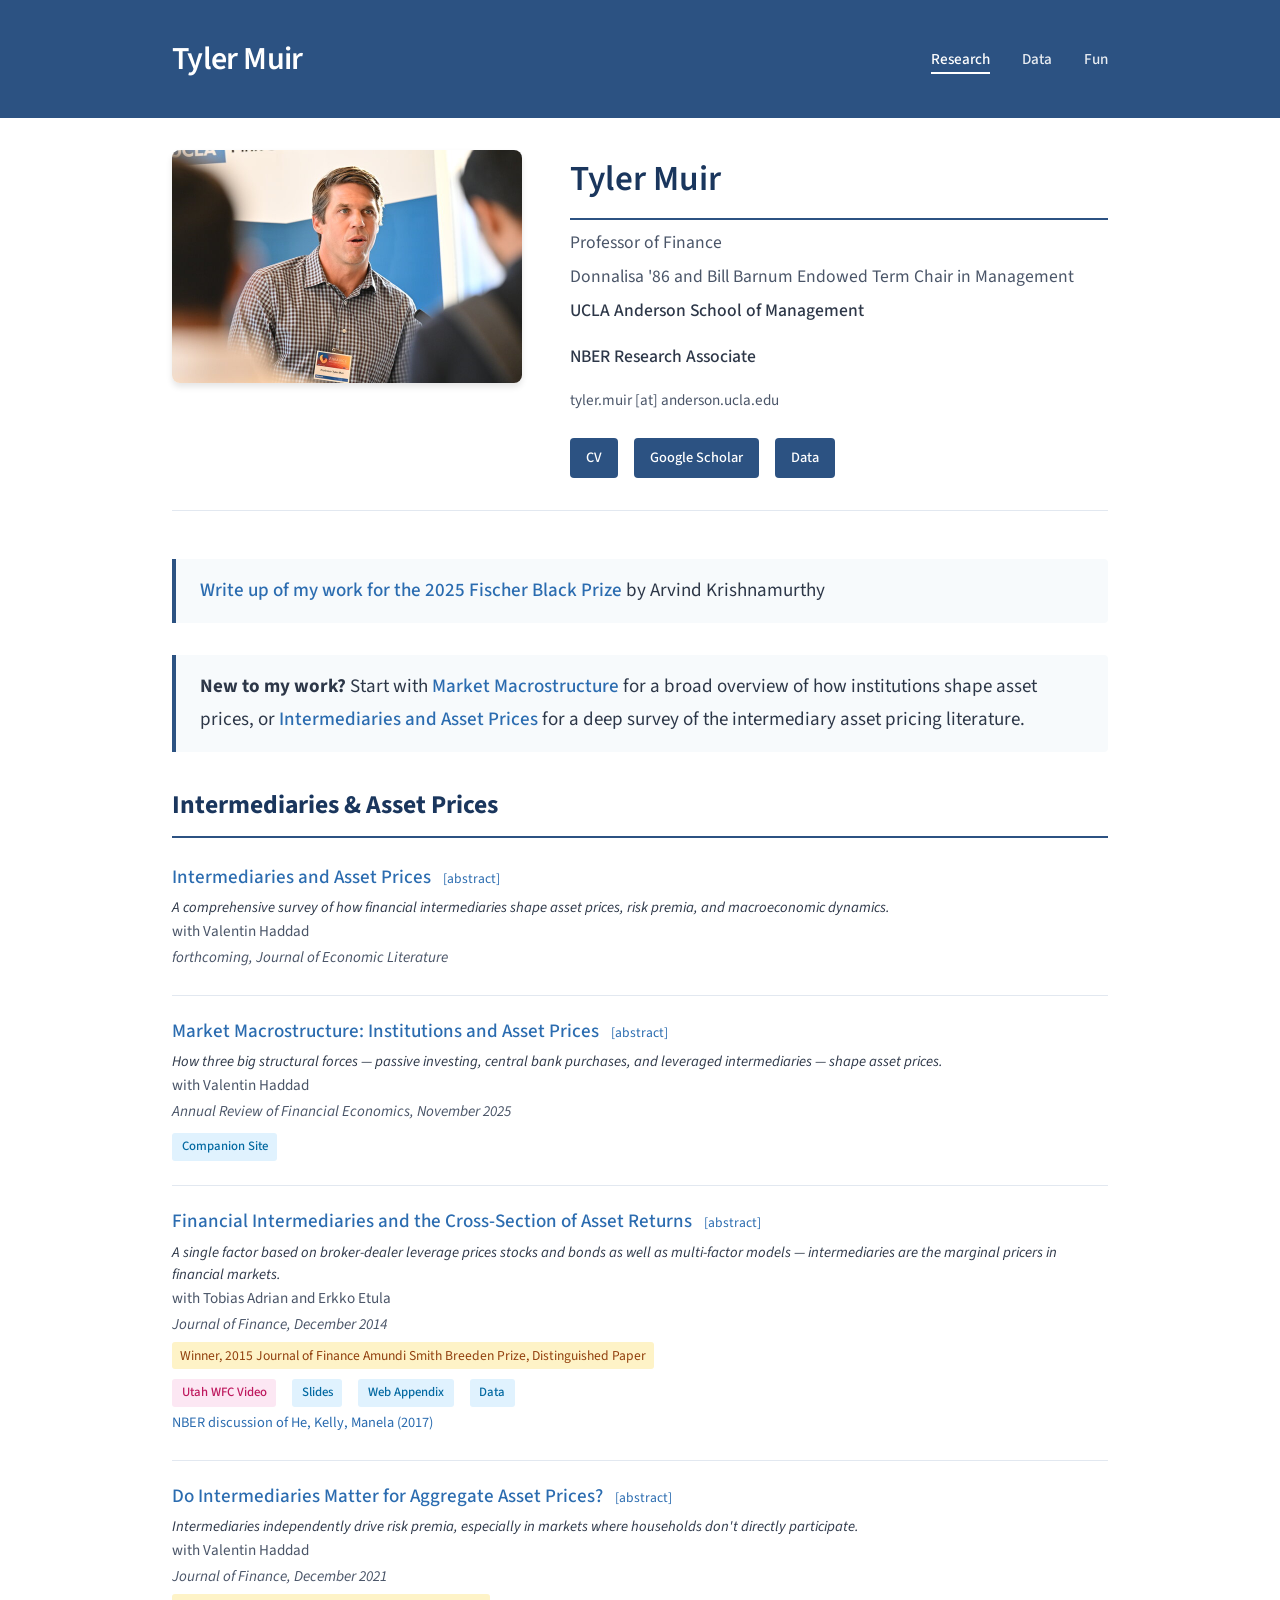
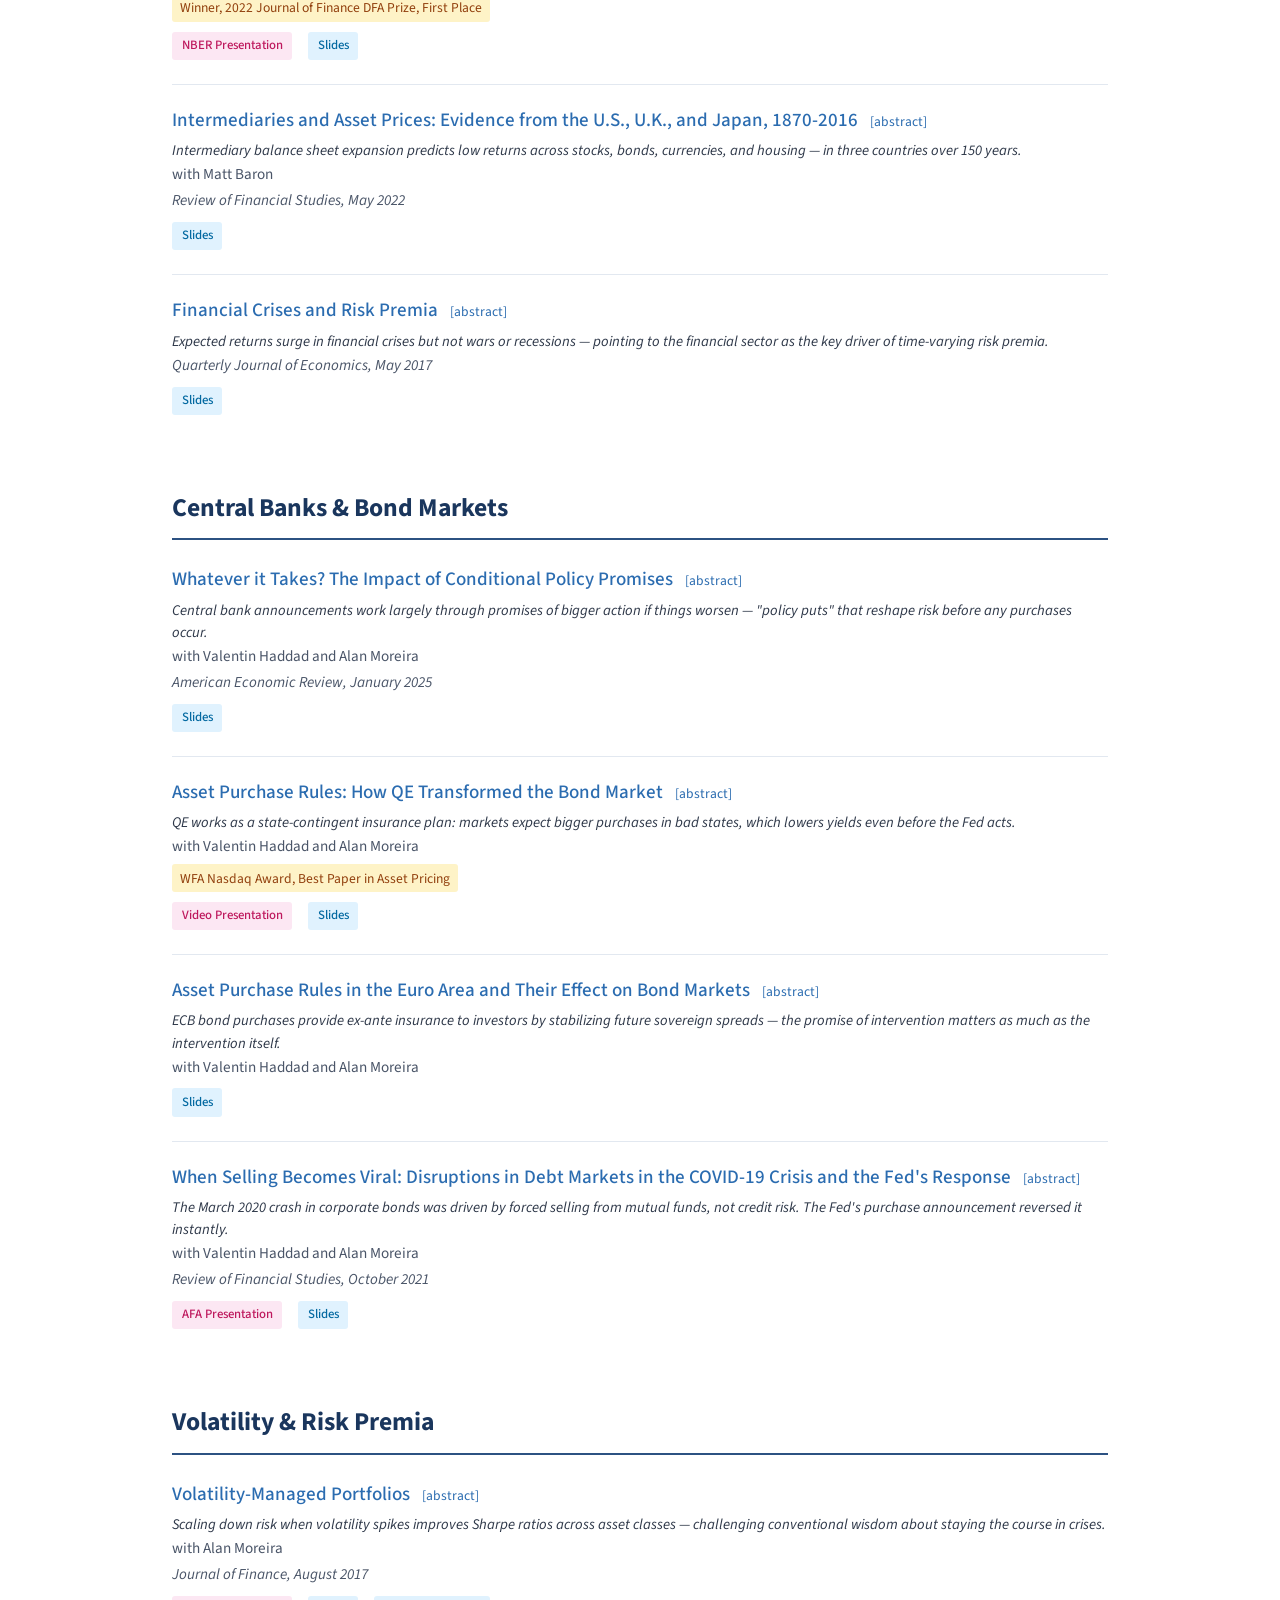
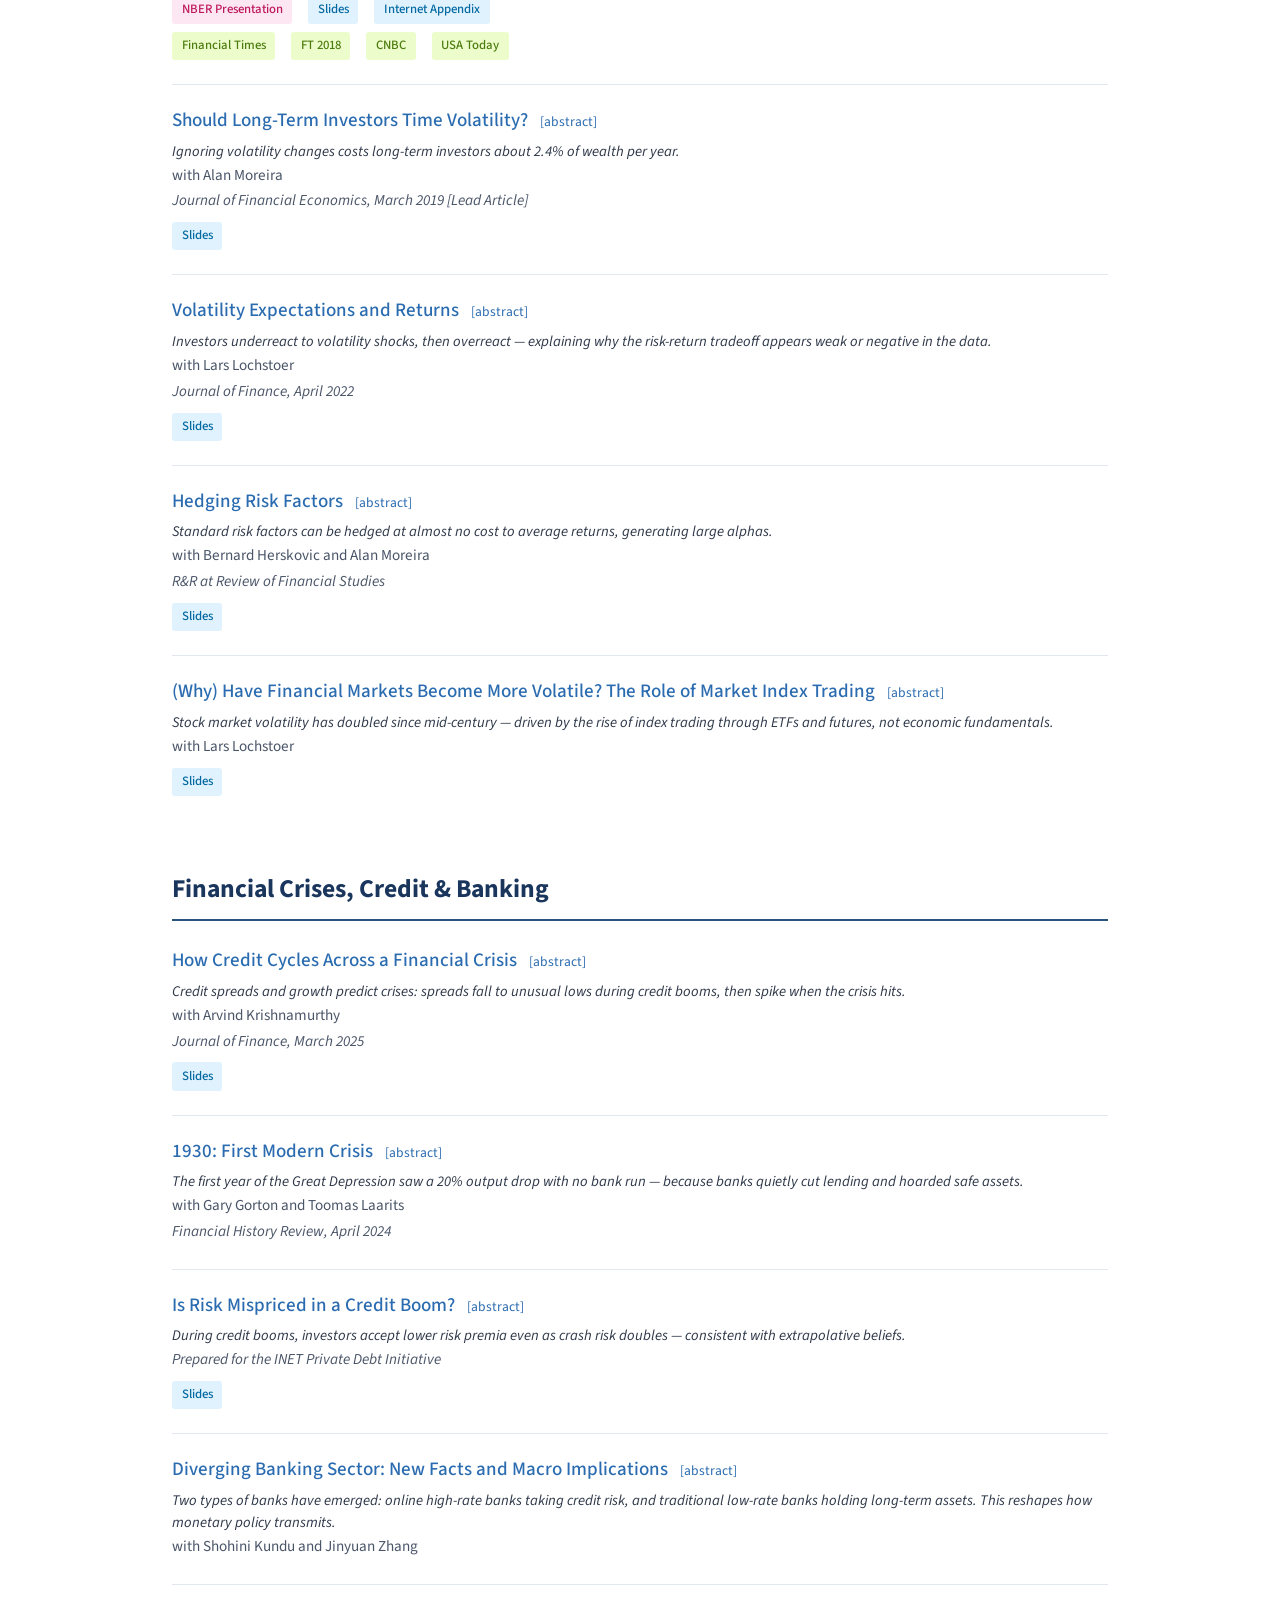
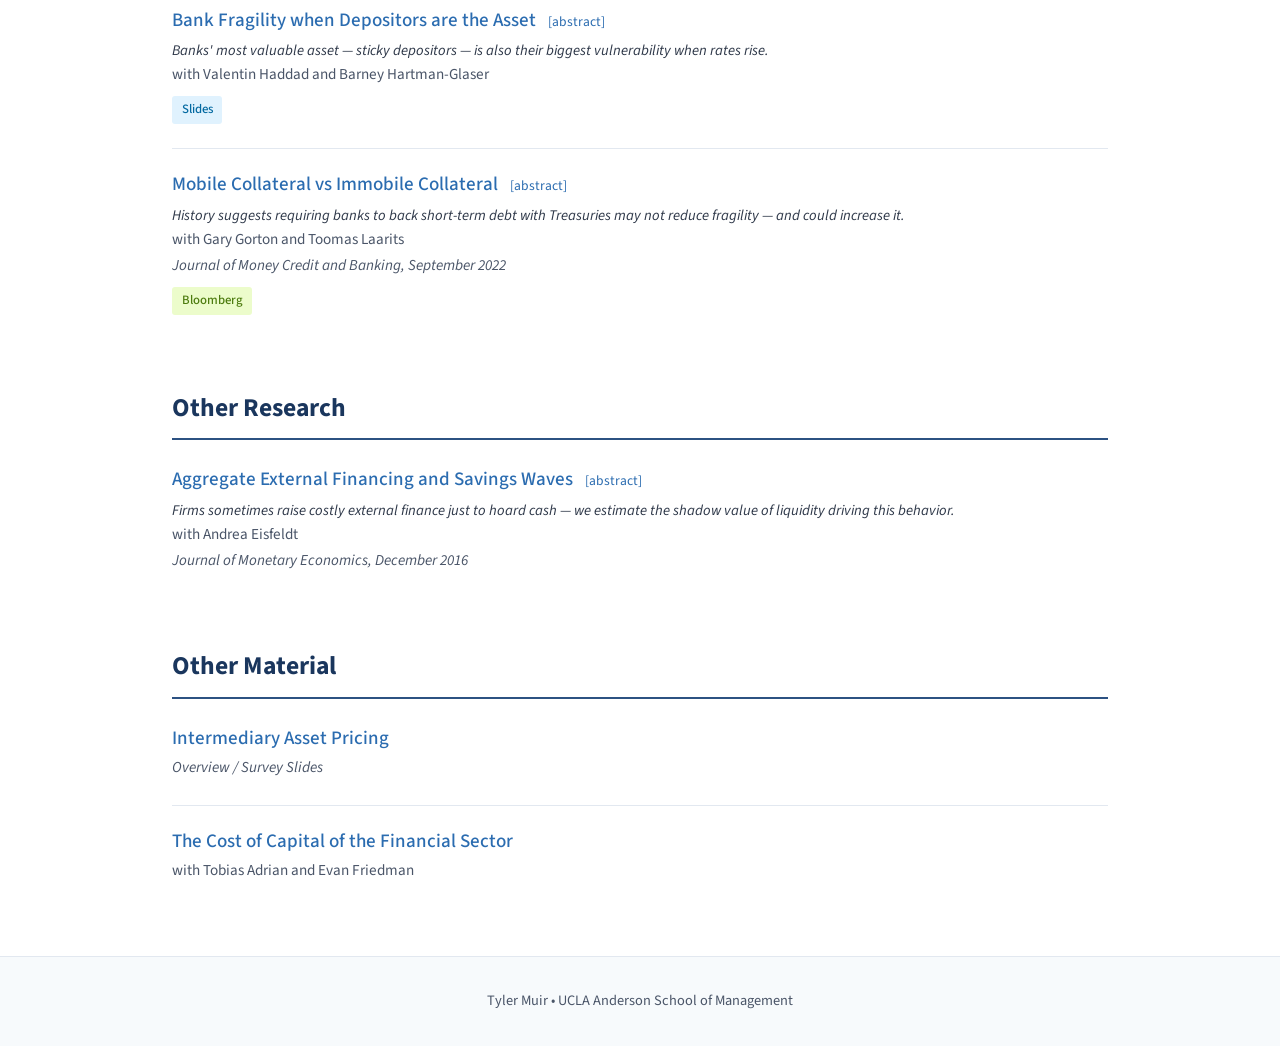
==== index.html @ 68d0b41b "Remove marketmacrostructure.com sentence from intro box The link already exists as a Companion Site " ====
<!DOCTYPE html>
<html lang="en">
<head>
    <meta charset="UTF-8">
    <meta name="viewport" content="width=device-width, initial-scale=1.0">
    <meta name="description" content="Tyler Muir - Professor of Finance at UCLA Anderson, NBER Research Associate. Research on financial intermediaries, asset pricing, and financial crises.">
    <title>Tyler Muir - UCLA Anderson</title>
    <link rel="preconnect" href="https://fonts.googleapis.com">
    <link rel="preconnect" href="https://fonts.gstatic.com" crossorigin>
    <link href="https://fonts.googleapis.com/css2?family=Source+Sans+Pro:wght@400;500;600;700&display=swap" rel="stylesheet">
    <link rel="stylesheet" href="css/style.css">
    <link rel="icon" href="favicon.ico" type="image/x-icon">
</head>
<body>
    <a href="#main-content" class="skip-link">Skip to content</a>
    <header>
        <div class="container">
            <h1><a href="index.html">Tyler Muir</a></h1>
            <button class="menu-toggle" aria-label="Toggle navigation menu">&#9776;</button>
            <nav>
                <ul>
                    <li><a href="index.html" class="active">Research</a></li>
                    <li><a href="data.html">Data</a></li>
                    <li><a href="fun.html">Fun</a></li>
                </ul>
            </nav>
        </div>
    </header>

    <main class="container" id="main-content">
        <section class="profile">
            <img src="images/profile.jpg" alt="Tyler Muir" class="profile-image">
            <div class="profile-info">
                <h2>Tyler Muir</h2>
                <p class="title">Professor of Finance</p>
                <p class="title">Donnalisa '86 and Bill Barnum Endowed Term Chair in Management</p>
                <p class="affiliation">UCLA Anderson School of Management</p>
                <p class="affiliation">NBER Research Associate</p>
                <p class="email">tyler.muir [at] anderson.ucla.edu</p>
                <div class="profile-links">
                    <a href="https://www.dropbox.com/scl/fi/u626nkier4eon4ksr64s6/Muir_Tyler_CV.pdf?rlkey=u4kqhc3w4d6hwjnec8a3az12f&dl=0" target="_blank">CV</a>
                    <a href="https://scholar.google.com/citations?user=9oQ5exAAAAAJ&hl=en&oi=ao" target="_blank">Google Scholar</a>
                    <a href="data.html">Data</a>
                </div>
            </div>
        </section>

        <div class="award-highlight">
            <a href="https://www.dropbox.com/scl/fi/pzpyx1vr49wryulikoaf3/tylerfisherblack.pdf?rlkey=ss5ccy4nwq8l3ern2wmzelmsj&dl=0" target="_blank">Write up of my work for the 2025 Fischer Black Prize</a> by Arvind Krishnamurthy
        </div>

        <div class="award-highlight">
            <strong>New to my work?</strong> Start with <a href="https://www.dropbox.com/scl/fi/yaw81nklyqnd0k371osw4/HM_published.pdf?rlkey=oed2yhhhpish7x86secc4q1vz&dl=0" target="_blank">Market Macrostructure</a> for a broad overview of how institutions shape asset prices, or <a href="https://www.dropbox.com/scl/fi/thdpyldmup1yul03rmkh8/HaddadMuir_IntermediariesAssetPrices.pdf?rlkey=yvy7vjkwcc7hmh63wtqbi2k9l&dl=0" target="_blank">Intermediaries and Asset Prices</a> for a deep survey of the intermediary asset pricing literature.        </div>

        <!-- ==================== INTERMEDIARIES & ASSET PRICES ==================== -->
        <section id="intermediaries">
            <h2>Intermediaries &amp; Asset Prices</h2>
            <ul class="paper-list">
                <li class="paper-item">
                    <a href="https://www.dropbox.com/scl/fi/thdpyldmup1yul03rmkh8/HaddadMuir_IntermediariesAssetPrices.pdf?rlkey=yvy7vjkwcc7hmh63wtqbi2k9l&dl=0" class="paper-title" target="_blank">Intermediaries and Asset Prices</a>
                    <button class="abstract-toggle" aria-expanded="false">[abstract]</button>
                    <div class="tagline">A comprehensive survey of how financial intermediaries shape asset prices, risk premia, and macroeconomic dynamics.</div>
                    <div class="coauthors">with <a href="http://www.anderson.ucla.edu/faculty-and-research/finance/faculty/haddad">Valentin Haddad</a></div>
                    <div class="publication">forthcoming, Journal of Economic Literature</div>
                    <div class="abstract">Intermediary asset pricing posits that financial institutions are important players in financial markets, and that their decisions shape asset prices beyond simply reflecting the preferences of the average household in the economy. We explain how this approach helps make sense of empirical patterns in the data: the excess volatility of asset prices, differences in price movements across asset classes, the cross section of expected returns within asset classes, and specific arbitrages and price dislocations. We also review how this view of price fluctuations has important implications for macroeconomic dynamics, international economics, and policy, with particular focus on the role of financial regulation and monetary policy.</div>
                </li>
                <li class="paper-item">
                    <a href="https://www.dropbox.com/scl/fi/yaw81nklyqnd0k371osw4/HM_published.pdf?rlkey=oed2yhhhpish7x86secc4q1vz&dl=0" class="paper-title" target="_blank">Market Macrostructure: Institutions and Asset Prices</a>
                    <button class="abstract-toggle" aria-expanded="false">[abstract]</button>
                    <div class="tagline">How three big structural forces — passive investing, central bank purchases, and leveraged intermediaries — shape asset prices.</div>
                    <div class="coauthors">with <a href="http://www.anderson.ucla.edu/faculty-and-research/finance/faculty/haddad">Valentin Haddad</a></div>
                    <div class="publication">Annual Review of Financial Economics, November 2025</div>
                    <div class="media-links">
                        <a href="https://marketmacrostructure.com" target="_blank" class="media-badge">Companion Site</a>
                    </div>
                    <div class="abstract">Market macrostructure studies the broad organization of financial markets into key players and institutional features and how this organization affects the level and dynamics of asset prices. We present a simple model to discuss when, why, and how market macrostructure matters for asset prices, then review work on three specific examples: the rise of passive investing in the stock market, the increased role of central banks in bond markets through asset purchase programs, and the role of levered financial intermediaries in financial markets.</div>
                </li>
                <li class="paper-item">
                    <a href="https://www.dropbox.com/s/16j1hos5gjo5o08/AdrianEtulaMuirJF2014.pdf?dl=0" class="paper-title" target="_blank">Financial Intermediaries and the Cross-Section of Asset Returns</a>
                    <button class="abstract-toggle" aria-expanded="false">[abstract]</button>
                    <div class="tagline">A single factor based on broker-dealer leverage prices stocks and bonds as well as multi-factor models — intermediaries are the marginal pricers in financial markets.</div>
                    <div class="coauthors">with <a href="http://sites.google.com/site/tobiasadrian/home">Tobias Adrian</a> and <a href="http://www.erkkoetula.com/">Erkko Etula</a></div>
                    <div class="publication">Journal of Finance, December 2014</div>
                    <div class="award">Winner, 2015 Journal of Finance Amundi Smith Breeden Prize, Distinguished Paper</div>
                    <div class="media-links">
                        <a href="http://submit.utahwfc.org/2013_webcast/uwfc_2013_video_15.html" target="_blank" class="media-badge video">Utah WFC Video</a>
                        <a href="https://www.dropbox.com/s/nrsowpixnpzwewh/BDLevSlidesUtah.pdf?dl=0" target="_blank" class="media-badge">Slides</a>
                        <a href="https://www.dropbox.com/s/1s9zddzyzbzr4ig/jofi12189Appdenix.pdf?dl=0" target="_blank" class="media-badge">Web Appendix</a>
                        <a href="data.html" class="media-badge">Data</a>
                    </div>
                    <div class="extra-links">
                        <a href="https://www.dropbox.com/s/tekgckozppbk9ja/NBER%20Discussion%20Muir.pdf?dl=0" target="_blank">NBER discussion of He, Kelly, Manela (2017)</a>
                    </div>
                    <div class="abstract">Financial intermediaries trade frequently in many markets using sophisticated models. Their marginal value of wealth should therefore provide a more informative stochastic discount factor (SDF) than that of a representative consumer. Guided by theory, we use shocks to the leverage of securities broker-dealers to construct an intermediary SDF. Our single-factor model prices size, book-to-market, momentum, and bond portfolios with an R-squared of 77% and an average annual pricing error of 1% -- performing as well as standard multifactor benchmarks designed to price these assets.</div>
                </li>
                <li class="paper-item">
                    <a href="https://www.dropbox.com/s/tfh09k9kg3fq4sa/dointermediariesmatter.pdf?dl=0" class="paper-title" target="_blank">Do Intermediaries Matter for Aggregate Asset Prices?</a>
                    <button class="abstract-toggle" aria-expanded="false">[abstract]</button>
                    <div class="tagline">Intermediaries independently drive risk premia, especially in markets where households don't directly participate.</div>
                    <div class="coauthors">with <a href="http://www.anderson.ucla.edu/faculty-and-research/finance/faculty/haddad">Valentin Haddad</a></div>
                    <div class="publication">Journal of Finance, December 2021</div>
                    <div class="award">Winner, 2022 Journal of Finance DFA Prize, First Place</div>
                    <div class="media-links">
                        <a href="https://www.youtube.com/watch?v=r5t5TFt0ybI" target="_blank" class="media-badge video">NBER Presentation</a>
                        <a href="slides/DoIntermediariesMatter_slides.pdf" target="_blank" class="media-badge">Slides</a>
                    </div>
                    <div class="abstract">Poor financial health of intermediaries coincides with low asset prices and high risk premiums. Is this because intermediaries matter for asset prices, or simply because their health correlates with economy-wide risk aversion? In the first case, return predictability should be more pronounced for asset classes in which households are less active. We provide evidence supporting this prediction, suggesting that a quantitatively sizable fraction of risk premium variation in several large asset classes such as credit or MBS is due to intermediaries.</div>
                </li>
                <li class="paper-item">
                    <a href="https://papers.ssrn.com/sol3/papers.cfm?abstract_id=3116417" class="paper-title" target="_blank">Intermediaries and Asset Prices: Evidence from the U.S., U.K., and Japan, 1870-2016</a>
                    <button class="abstract-toggle" aria-expanded="false">[abstract]</button>
                    <div class="tagline">Intermediary balance sheet expansion predicts low returns across stocks, bonds, currencies, and housing — in three countries over 150 years.</div>
                    <div class="coauthors">with <a href="https://www.johnson.cornell.edu/faculty-and-research/faculty/mdb327">Matt Baron</a></div>
                    <div class="publication">Review of Financial Studies, May 2022</div>
                    <div class="abstract">Balance sheet expansion of leveraged intermediaries negatively predicts returns of stocks, bonds, currencies, and housing. The predictability is stronger at shorter horizons, is robust to macroeconomic controls, and holds outside distress periods. Intermediaries in global financial centers predict international equity returns. A new data set on individual stock holdings of Japanese intermediaries since 1955 shows intermediaries affect returns of stocks directly held. Our results suggest a strong universal link between intermediaries and asset returns distinct from macroeconomic channels.</div>
                    <div class="media-links">
                        <a href="slides/Intermediaries_USUKJP_slides.pdf" target="_blank" class="media-badge slides">Slides</a>
                    </div>
                </li>
                <li class="paper-item">
                    <a href="https://www.dropbox.com/s/ik7i78d748fe32l/Muir_QJE_May2017.pdf?dl=0" class="paper-title" target="_blank">Financial Crises and Risk Premia</a>
                    <button class="abstract-toggle" aria-expanded="false">[abstract]</button>
                    <div class="tagline">Expected returns surge in financial crises but not wars or recessions — pointing to the financial sector as the key driver of time-varying risk premia.</div>
                    <div class="publication">Quarterly Journal of Economics, May 2017</div>
                    <div class="media-links">
                        <a href="slides/FinancialCrises_slides.pdf" target="_blank" class="media-badge">Slides</a>
                    </div>
                    <div class="abstract">I analyze the behavior of risk premia in financial crises, wars, and recessions in an international panel spanning over 140 years and 14 countries. Expected returns increase substantially in financial crises, but not in the other episodes. Asset prices decline in all episodes, but the decline in financial crises is substantially larger than the decline in fundamentals so that expected returns going forward are large. By disentangling financial crises from other bad macroeconomic times, the results suggest that financial crises are particularly important to understanding why risk premia vary, and theories where asset prices are related to the health of the financial sector appear particularly promising.</div>
                </li>
            </ul>
        </section>

        <!-- ==================== CENTRAL BANKS & BOND MARKETS ==================== -->
        <section id="central-banks">
            <h2>Central Banks &amp; Bond Markets</h2>
            <ul class="paper-list">
                <li class="paper-item">
                    <a href="https://www.dropbox.com/s/hcu2yudygm1avsk/WhateverItTakes.pdf?dl=0" class="paper-title" target="_blank">Whatever it Takes? The Impact of Conditional Policy Promises</a>
                    <button class="abstract-toggle" aria-expanded="false">[abstract]</button>
                    <div class="tagline">Central bank announcements work largely through promises of bigger action if things worsen — "policy puts" that reshape risk before any purchases occur.</div>
                    <div class="coauthors">with <a href="http://www.anderson.ucla.edu/faculty-and-research/finance/faculty/haddad">Valentin Haddad</a> and <a href="https://sites.google.com/view/alanmoreira/">Alan Moreira</a></div>
                    <div class="publication">American Economic Review, January 2025</div>
                    <div class="media-links">
                        <a href="slides/WhateverItTakes_slides.pdf" target="_blank" class="media-badge">Slides</a>
                    </div>
                    <div class="abstract">At the announcement of a new policy, agents form a view of state-contingent policy actions and impact. We develop a method to estimate this state-contingent perception and implement it for many asset-purchase interventions worldwide. Expectations of larger support in bad states -- "policy puts" -- explain a large fraction of the announcements' impact. For example, when the Fed introduced purchases of corporate bonds in March 2020, markets expected five times more price support had conditions worsened relative to the median scenario. Perceived promises of additional support in bad states alter asset prices, risk, and the response to future announcements.</div>
                </li>
                <li class="paper-item">
                    <a href="https://www.dropbox.com/scl/fi/v8dl87heoihd0q6nqnzs0/qe_rule_posted.pdf?rlkey=23uotbmngwgjaz0dqvb4rrpfh&dl=0" class="paper-title" target="_blank">Asset Purchase Rules: How QE Transformed the Bond Market</a>
                    <button class="abstract-toggle" aria-expanded="false">[abstract]</button>
                    <div class="tagline">QE works as a state-contingent insurance plan: markets expect bigger purchases in bad states, which lowers yields even before the Fed acts.</div>
                    <div class="coauthors">with <a href="http://www.anderson.ucla.edu/faculty-and-research/finance/faculty/haddad">Valentin Haddad</a> and <a href="https://sites.google.com/view/alanmoreira/">Alan Moreira</a></div>
                    <div class="award">WFA Nasdaq Award, Best Paper in Asset Pricing</div>
                    <div class="media-links">
                        <a href="https://www.youtube.com/watch?v=ny2YNou6twM" target="_blank" class="media-badge video">Video Presentation</a>
                        <a href="https://www.dropbox.com/scl/fi/4o9najz9vmb7i032aic84/HMM.pdf?rlkey=snfrvedlz1ydlt5fv3m7ut58a&dl=0" target="_blank" class="media-badge">Slides</a>
                    </div>
                    <div class="abstract">We argue that quantitative easing (QE) and tightening policies constitute a dynamic state-contingent plan instead of a succession of independent interventions. This view changes the main reason QE is effective by adding an insurance channel to the static effect of absorbing bond supply in a given period. QE purchases occur in bad economic states when the supply of government debt increases. Increasing long-term bond prices in bad economic states increases their safety, driving up their value and thus lowering ex-ante yields. We estimate that this insurance channel alone lowers long-term bond yields by 75-100 bps. Consistent with a state-contingent channel, implied volatilities of long-duration risk-free securities fall substantially on QE announcements. We calibrate a policy rule for asset purchases to their historical path and include it in a quantitative term structure model.</div>
                </li>
                <li class="paper-item">
                    <span class="paper-title">Asset Purchase Rules in the Euro Area and Their Effect on Bond Markets</span>
                    <button class="abstract-toggle" aria-expanded="false">[abstract]</button>
                    <div class="tagline">ECB bond purchases provide ex-ante insurance to investors by stabilizing future sovereign spreads — the promise of intervention matters as much as the intervention itself.</div>
                    <div class="coauthors">with <a href="http://www.anderson.ucla.edu/faculty-and-research/finance/faculty/haddad">Valentin Haddad</a> and <a href="https://sites.google.com/view/alanmoreira/">Alan Moreira</a></div>
                    <div class="abstract">Asset purchase policies are a dynamic state-contingent plan instead of a succession of independent interventions. We apply this view to the experience of asset purchase programs in the Euro area. Our evidence suggests that the market expects interventions in large part based on sovereign spreads and the total supply of sovereign credit risk. In turn, this provides a powerful ex-ante mechanism to lower spreads in the Euro area: because interventions typically occur when spreads, debt issuance, and dislocations are high, purchases provide ex-ante insurance to bond investors by stabilizing future sovereign spreads. This increases demand and lowers credit risk premiums on sovereign bonds. We illustrate this channel using both low frequency data and event study analysis, including using option prices to assess the state-contingent nature of interventions.</div>
                    <div class="media-links">
                        <a href="slides/AssetPurchaseRules_slides.pdf" target="_blank" class="media-badge slides">Slides</a>
                    </div>
                </li>
                <li class="paper-item">
                    <a href="https://drive.google.com/file/d/1O0i9GDvncKZMOLhGdbdw6-ZRYX5TdZej/view" class="paper-title" target="_blank">When Selling Becomes Viral: Disruptions in Debt Markets in the COVID-19 Crisis and the Fed's Response</a>
                    <button class="abstract-toggle" aria-expanded="false">[abstract]</button>
                    <div class="tagline">The March 2020 crash in corporate bonds was driven by forced selling from mutual funds, not credit risk. The Fed's purchase announcement reversed it instantly.</div>
                    <div class="coauthors">with <a href="http://www.anderson.ucla.edu/faculty-and-research/finance/faculty/haddad">Valentin Haddad</a> and <a href="https://sites.google.com/view/alanmoreira/">Alan Moreira</a></div>
                    <div class="publication">Review of Financial Studies, October 2021</div>
                    <div class="media-links">
                        <a href="https://www.youtube.com/watch?v=AB0AVhkQBWc&t=139s" target="_blank" class="media-badge video">AFA Presentation</a>
                        <a href="https://drive.google.com/file/d/1HCUz84SQlg5jva01vpwM7yM8TXSVH2EA/view" target="_blank" class="media-badge">Slides</a>
                    </div>
                    <div class="abstract">We document extreme disruption in debt markets during the COVID-19 crisis: a severe price crash accompanied by significant dislocations at the safer end of the credit spectrum. Investment-grade corporate bonds traded at a discount to credit default swaps; exchange-traded funds traded at a discount to net asset value, more so for safer bonds. The Federal Reserve's announcement of corporate bond purchases caused these dislocations to disappear and prices to recover. The best explanation is an acute liquidity need for specific bond investors, such as mutual funds, leading them to liquidate large positions.</div>
                </li>
            </ul>
        </section>

        <!-- ==================== VOLATILITY & RISK PREMIA ==================== -->
        <section id="volatility">
            <h2>Volatility &amp; Risk Premia</h2>
            <ul class="paper-list">
                <li class="paper-item">
                    <a href="https://www.dropbox.com/s/4y24nnab001bd0l/JF_PublishedVersion_Moreira_Muir_2017.pdf?dl=0" class="paper-title" target="_blank">Volatility-Managed Portfolios</a>
                    <button class="abstract-toggle" aria-expanded="false">[abstract]</button>
                    <div class="tagline">Scaling down risk when volatility spikes improves Sharpe ratios across asset classes — challenging conventional wisdom about staying the course in crises.</div>
                    <div class="coauthors">with <a href="https://sites.google.com/view/alanmoreira/">Alan Moreira</a></div>
                    <div class="publication">Journal of Finance, August 2017</div>
                    <div class="media-links">
                        <a href="https://www.youtube.com/watch?v=2u7WsWPUqck" target="_blank" class="media-badge video">NBER Presentation</a>
                        <a href="https://amoreira2.github.io/alan-moreira.github.io/SlidesVol.pdf" target="_blank" class="media-badge">Slides</a>
                        <a href="https://www.dropbox.com/s/z8jx1fobka95b41/JF_20160273_IA_MoreiraMuir.pdf?dl=0" target="_blank" class="media-badge">Internet Appendix</a>
                    </div>
                    <div class="media-links">
                        <a href="https://next.ft.com/content/397937d6-e491-11e5-bc31-138df2ae9ee6" target="_blank" class="media-badge press">Financial Times</a>
                        <a href="https://www.ft.com/content/734994cc-0bab-11e8-8eb7-42f857ea9f09" target="_blank" class="media-badge press">FT 2018</a>
                        <a href="http://www.cnbc.com/2016/03/23/when-markets-get-scary-panicking-is-smart-yale-profs.html" target="_blank" class="media-badge press">CNBC</a>
                        <a href="http://www.usatoday.com/story/money/2016/05/18/sell-panic-stocks-volatility-market-investing-money/84534118/" target="_blank" class="media-badge press">USA Today</a>
                    </div>
                    <div class="abstract">Managed portfolios that take less risk when volatility is high produce large alphas, substantially increase factor Sharpe ratios, and produce large utility gains for mean-variance investors. We document this for the market, value, momentum, profitability, return on equity, and investment factors in equities, as well as the currency carry trade. Volatility timing increases Sharpe ratios because changes in factor volatilities are not offset by proportional changes in expected returns. Our strategy is contrary to conventional wisdom because it takes relatively less risk in recessions and crises yet still earns high average returns.</div>
                </li>
                <li class="paper-item">
                    <a href="https://www.dropbox.com/s/04nmwmfwutatbsf/MoreiraMuirJFE2018.pdf?dl=0" class="paper-title" target="_blank">Should Long-Term Investors Time Volatility?</a>
                    <button class="abstract-toggle" aria-expanded="false">[abstract]</button>
                    <div class="tagline">Ignoring volatility changes costs long-term investors about 2.4% of wealth per year.</div>
                    <div class="coauthors">with <a href="https://sites.google.com/view/alanmoreira/">Alan Moreira</a></div>
                    <div class="publication">Journal of Financial Economics, March 2019 [Lead Article]</div>
                    <div class="media-links">
                        <a href="slides/LongTermVolTiming_slides.pdf" target="_blank" class="media-badge">Slides</a>
                    </div>
                    <div class="abstract">A long-term investor who ignores variation in volatility gives up the equivalent of 2.4% of wealth per year. This result holds for a wide range of parameters consistent with US stock market data, and it is robust to estimation uncertainty. We propose and test a new channel, the volatility composition channel, for how investment horizon interacts with volatility timing. Investors respond substantially less to volatility variations when mean reversion in returns increases disproportionately alongside volatility, particularly when this mean reversion occurs rapidly.</div>
                </li>
                <li class="paper-item">
                    <a href="https://www.dropbox.com/s/nm8t0dsacdzyhe9/VolUnderreactionMain.pdf?dl=0" class="paper-title" target="_blank">Volatility Expectations and Returns</a>
                    <button class="abstract-toggle" aria-expanded="false">[abstract]</button>
                    <div class="tagline">Investors underreact to volatility shocks, then overreact — explaining why the risk-return tradeoff appears weak or negative in the data.</div>
                    <div class="coauthors">with <a href="https://sites.google.com/site/lalochstoer/">Lars Lochstoer</a></div>
                    <div class="publication">Journal of Finance, April 2022</div>
                    <div class="media-links">
                        <a href="slides/VolExpectations_slides.pdf" target="_blank" class="media-badge">Slides</a>
                    </div>
                    <div class="abstract">We provide evidence that agents have slow-moving beliefs about stock market volatility that lead to initial underreaction to volatility shocks followed by delayed overreaction. These dynamics are mirrored in the VIX and variance risk premiums, which reflect investor expectations about volatility, and are also supported in both surveys and firm-level option prices. We embed these expectations into an asset pricing model and find that the model can account for a number of stylized facts about market returns and return volatility that are difficult to reconcile, including a weak or even negative risk-return tradeoff.</div>
                </li>
                <li class="paper-item">
                    <a href="https://papers.ssrn.com/sol3/papers.cfm?abstract_id=3148693" class="paper-title" target="_blank">Hedging Risk Factors</a>
                    <button class="abstract-toggle" aria-expanded="false">[abstract]</button>
                    <div class="tagline">Standard risk factors can be hedged at almost no cost to average returns, generating large alphas.</div>
                    <div class="coauthors">with <a href="https://bernardherskovic.com/">Bernard Herskovic</a> and <a href="https://sites.google.com/view/alanmoreira/">Alan Moreira</a></div>
                    <div class="publication">R&R at Review of Financial Studies</div>
                    <div class="media-links">
                        <a href="slides/HedgingRiskFactors_slides.pdf" target="_blank" class="media-badge">Slides</a>
                    </div>
                    <div class="abstract">Standard risk factors can be hedged with minimal reduction in average returns. Stocks with low factor-exposure have similar performance relative to stocks with high factor-exposure, hence a long-short portfolio hedges factor risk with little reduction in expected returns. This is true for both "macro" factors relating to the business cycle, and "reduced-form" factors such as value and momentum. Hedging macro factors also hedges business cycle risk and many other macro factors argued to be priced in the literature, and hedging "reduced-form" factors generates large alphas.</div>
                </li>
                <li class="paper-item">
                    <span class="paper-title">(Why) Have Financial Markets Become More Volatile? The Role of Market Index Trading</span>
                    <button class="abstract-toggle" aria-expanded="false">[abstract]</button>
                    <div class="tagline">Stock market volatility has doubled since mid-century — driven by the rise of index trading through ETFs and futures, not economic fundamentals.</div>
                    <div class="coauthors">with Lars Lochstoer</div>
                    <div class="media-links">
                        <a href="slides/MarketVolatility_slides.pdf" target="_blank" class="media-badge">Slides</a>
                    </div>
                    <div class="abstract">We document a persistent doubling of U.S. stock market volatility since the mid-20th century, which cannot be attributed to macroeconomic fundamentals or idiosyncratic firm shocks. Instead, we show that the increased volume and dominance of index trading -- via futures, ETFs, and extended trading hours -- has structurally raised aggregate stock market volatility. We exploit the introduction of E-mini S&amp;P 500 futures and historical NYSE trading-hour adjustments as natural experiments to provide causal evidence that index-level trading amplifies market variance through trading volume. Our model of index demand shocks rationalizes these findings, predicting higher market-level volatility, reduced return autocorrelation, and an increased share of systematic risk.</div>
                </li>
            </ul>
        </section>

        <!-- ==================== FINANCIAL CRISES, CREDIT & BANKING ==================== -->
        <section id="crises">
            <h2>Financial Crises, Credit &amp; Banking</h2>
            <ul class="paper-list">
                <li class="paper-item">
                    <a href="https://www.dropbox.com/s/kgl36g5grguwyr8/CreditAcrossCycle_JFsubmission_R2_V6.pdf?dl=0" class="paper-title" target="_blank">How Credit Cycles Across a Financial Crisis</a>
                    <button class="abstract-toggle" aria-expanded="false">[abstract]</button>
                    <div class="tagline">Credit spreads and growth predict crises: spreads fall to unusual lows during credit booms, then spike when the crisis hits.</div>
                    <div class="coauthors">with <a href="https://people.stanford.edu/akris/">Arvind Krishnamurthy</a></div>
                    <div class="publication">Journal of Finance, March 2025</div>
                    <div class="abstract">We analyze the behavior of credit and output in financial crises using data on credit spreads and credit growth. Crises are marked by a sharp rise in credit spreads, signaling sudden shifts in expectations. The severity of a crisis can be predicted by the extent of credit losses and financial sector fragility. This interaction is a key feature of crises. Postcrisis recessions are typically severe and prolonged. Notably, precrisis spreads tend to drop to low levels while credit growth accelerates, indicating that credit supply expansions often precede crises.</div>
                    <div class="media-links">
                        <a href="slides/CreditCycles_slides.pdf" target="_blank" class="media-badge slides">Slides</a>
                    </div>
                </li>
                <li class="paper-item">
                    <a href="https://papers.ssrn.com/sol3/papers.cfm?abstract_id=3306789" class="paper-title" target="_blank">1930: First Modern Crisis</a>
                    <button class="abstract-toggle" aria-expanded="false">[abstract]</button>
                    <div class="tagline">The first year of the Great Depression saw a 20% output drop with no bank run — because banks quietly cut lending and hoarded safe assets.</div>
                    <div class="coauthors">with <a href="http://faculty.som.yale.edu/garygorton/">Gary Gorton</a> and <a href="https://sites.google.com/view/toomaslaarits">Toomas Laarits</a></div>
                    <div class="publication">Financial History Review, April 2024</div>
                    <div class="abstract">Modern financial crises are difficult to explain because they do not always involve bank runs, or the bank runs occur late. For this reason, the first year of the Great Depression, 1930, has remained a puzzle. Industrial production dropped by 20.8 percent despite no nationwide bank run. Using cross-sectional variation in external finance dependence, we demonstrate that banks' decision to not use the discount window and instead cut back lending and invest in safe assets can account for the majority of this decline.</div>
                </li>
                <li class="paper-item">
                    <a href="https://www.dropbox.com/s/pkxswmb3z21b0ll/IsRiskMispriced.pdf?dl=0" class="paper-title" target="_blank">Is Risk Mispriced in a Credit Boom?</a>
                    <button class="abstract-toggle" aria-expanded="false">[abstract]</button>
                    <div class="tagline">During credit booms, investors accept lower risk premia even as crash risk doubles — consistent with extrapolative beliefs.</div>
                    <div class="publication">Prepared for the INET Private Debt Initiative</div>
                    <div class="abstract">This paper examines the pricing of risk for both stocks and real estate during credit booms from 1870 to 2015 across 17 countries. During a credit boom, investors are willing to accept lower risk premiums despite the fact that the overall amount of risk in the economy is rising -- expected excess returns for equities and housing both fall while crash likelihood doubles. The most compelling explanation is that investors extrapolate past low-risk environments into the future, creating excessive optimism that prompts overleveraging and inflated asset prices.</div>
                    <div class="media-links">
                        <a href="slides/RiskMispriced_slides.pdf" target="_blank" class="media-badge slides">Slides</a>
                    </div>
                </li>
                <li class="paper-item">
                    <a href="https://www.dropbox.com/scl/fi/nyb64gu1wycdrc4vox8np/Bank_Rate_Dispersion_KMZ.pdf?rlkey=gi3ei4dwb9w1hyqjfcoo3dbb7&dl=0" class="paper-title" target="_blank">Diverging Banking Sector: New Facts and Macro Implications</a>
                    <button class="abstract-toggle" aria-expanded="false">[abstract]</button>
                    <div class="tagline">Two types of banks have emerged: online high-rate banks taking credit risk, and traditional low-rate banks holding long-term assets. This reshapes how monetary policy transmits.</div>
                    <div class="coauthors">with <a href="https://shohinikundu.github.io/">Shohini Kundu</a> and <a href="https://jinyuan-zhang.github.io/research/">Jinyuan Zhang</a></div>
                    <div class="abstract">We document the emergence of two distinct types of banks over the past decade: high-rate banks, which set deposit rates to match market rates, hold shorter-term assets, and earn a spread through higher credit risk in personal and business loans; and low-rate banks, which offer low, stable deposit rates, hold longer-term assets like MBS, and lend less to firms. This divergence shifts deposits toward high-rate banks during monetary tightening, reducing the banking sector's maturity transformation capacity and concentrating credit risk among high-rate banks. Technological advancements appear to drive this trend: high-rate banks operate primarily online and attract rate-sensitive, less-sticky depositors.</div>
                </li>
                <li class="paper-item">
                    <a href="https://papers.ssrn.com/sol3/papers.cfm?abstract_id=4412256" class="paper-title" target="_blank">Bank Fragility when Depositors are the Asset</a>
                    <button class="abstract-toggle" aria-expanded="false">[abstract]</button>
                    <div class="tagline">Banks' most valuable asset — sticky depositors — is also their biggest vulnerability when rates rise.</div>
                    <div class="coauthors">with <a href="http://www.anderson.ucla.edu/faculty-and-research/finance/faculty/haddad">Valentin Haddad</a> and <a href="https://www.barneyhglaser.com/">Barney Hartman-Glaser</a></div>
                    <div class="abstract">Banks' relationships with their depositors are valuable when depositors remain sticky, but this value evaporates if they leave. This tension makes banks fragile when interest rates increase and long-term asset values are depressed. In this scenario, if all of its depositors leave, the bank fails, which justifies depositors' departure in the first place. Such failures can happen even when banks only invest in liquid assets and when deposits are insured, and they are more likely for banks with the most valuable relationships. This fragility leads to sharp changes in the exposure of bank values to interest rate risk: insensitive most of the time but highly responsive when asset losses are about to catch up with them.</div>
                    <div class="media-links">
                        <a href="slides/BankFragility_slides.pdf" target="_blank" class="media-badge slides">Slides</a>
                    </div>
                </li>
                <li class="paper-item">
                    <a href="http://papers.ssrn.com/sol3/papers.cfm?abstract_id=2638886" class="paper-title" target="_blank">Mobile Collateral vs Immobile Collateral</a>
                    <button class="abstract-toggle" aria-expanded="false">[abstract]</button>
                    <div class="tagline">History suggests requiring banks to back short-term debt with Treasuries may not reduce fragility — and could increase it.</div>
                    <div class="coauthors">with <a href="http://faculty.som.yale.edu/garygorton/">Gary Gorton</a> and <a href="https://sites.google.com/view/toomaslaarits/">Toomas Laarits</a></div>
                    <div class="publication">Journal of Money Credit and Banking, September 2022</div>
                    <div class="media-links">
                        <a href="http://www.bloomberg.com/news/articles/2016-06-01/from-one-collateral-shortage-to-the-next" target="_blank" class="media-badge press">Bloomberg</a>
                    </div>
                    <div class="abstract">We use the experience of the U.S. National Banking Era to evaluate the most important bank regulation to emerge from the financial crisis, the Bank for International Settlement's liquidity coverage ratio (LCR) which requires that short-term bank debt be backed one-for-one with U.S. Treasuries. The experience of the National Banking Era, which also required that bank short-term debt be backed by Treasury debt one-for-one, suggests that the LCR is unlikely to reduce financial fragility and may increase it.</div>
                </li>
            </ul>
        </section>

        <!-- ==================== OTHER RESEARCH ==================== -->
        <section id="other-research">
            <h2>Other Research</h2>
            <ul class="paper-list">
                <li class="paper-item">
                    <a href="https://www.dropbox.com/s/rww042uqbwag5at/Eisfeldt_Muir_JME_Dec2016.pdf?dl=0" class="paper-title" target="_blank">Aggregate External Financing and Savings Waves</a>
                    <button class="abstract-toggle" aria-expanded="false">[abstract]</button>
                    <div class="tagline">Firms sometimes raise costly external finance just to hoard cash — we estimate the shadow value of liquidity driving this behavior.</div>
                    <div class="coauthors">with <a href="https://sites.google.com/site/andrealeisfeldt/">Andrea Eisfeldt</a></div>
                    <div class="publication">Journal of Monetary Economics, December 2016</div>
                    <div class="abstract">US data display aggregate external financing and savings waves. Firms can allocate costly external finance to productive capital, or to liquid assets with low physical returns. If firms raise costly external finance and accumulate liquidity, either the cost of external finance is relatively low, or the total return to liquidity accumulation, including its shadow value as future internal funds, is particularly high. We formalize this intuition by estimating a dynamic model of firms' financing and savings decisions, and use our model along with firm level data to construct an empirical estimate of the average cost of external finance from 1980-2014.</div>
                </li>
            </ul>
        </section>

        <!-- ==================== OTHER MATERIAL ==================== -->
        <section id="other">
            <h2>Other Material</h2>
            <ul class="paper-list">
                <li class="paper-item">
                    <a href="https://www.dropbox.com/s/kaq2yjah8nk61ar/IntermediaryAP.pdf?dl=0" class="paper-title" target="_blank">Intermediary Asset Pricing</a>
                    <div class="publication">Overview / Survey Slides</div>
                </li>
                <li class="paper-item">
                    <a href="http://papers.ssrn.com/sol3/papers.cfm?abstract_id=2706614" class="paper-title" target="_blank">The Cost of Capital of the Financial Sector</a>
                    <div class="coauthors">with <a href="http://sites.google.com/site/tobiasadrian/home">Tobias Adrian</a> and Evan Friedman</div>
                </li>
            </ul>
        </section>
    </main>

    <footer>
        <div class="container">
            <p>Tyler Muir &bull; UCLA Anderson School of Management</p>
        </div>
    </footer>

    <button class="back-to-top" aria-label="Back to top">&uarr;</button>

    <script>
        // Abstract toggle via event delegation
        document.addEventListener('click', function(e) {
            if (e.target.classList.contains('abstract-toggle')) {
                const abstract = e.target.parentElement.querySelector('.abstract');
                if (abstract) {
                    const isOpen = abstract.classList.toggle('show');
                    e.target.textContent = isOpen ? '[hide]' : '[abstract]';
                    e.target.setAttribute('aria-expanded', isOpen);
                }
            }
        });

        // Mobile menu toggle
        document.querySelector('.menu-toggle').addEventListener('click', function() {
            document.querySelector('nav ul').classList.toggle('open');
        });

        // Back to top button
        const backToTop = document.querySelector('.back-to-top');
        window.addEventListener('scroll', function() {
            backToTop.classList.toggle('visible', window.scrollY > 400);
        });
        backToTop.addEventListener('click', function() {
            window.scrollTo({ top: 0, behavior: 'smooth' });
        });
    </script>
</body>
</html>
---- css/style.css ----
/* Base styles */
:root {
    --primary-color: #2c5282;
    --primary-dark: #1a365d;
    --text-color: #2d3748;
    --text-light: #4a5568;
    --background: #ffffff;
    --background-alt: #f7fafc;
    --border-color: #e2e8f0;
    --link-color: #2b6cb0;
    --link-hover: #1a4971;
}

* {
    margin: 0;
    padding: 0;
    box-sizing: border-box;
}

html {
    scroll-behavior: smooth;
}

body {
    font-family: 'Source Sans Pro', -apple-system, BlinkMacSystemFont, 'Segoe UI', Roboto, sans-serif;
    font-size: 19px;
    line-height: 1.7;
    color: var(--text-color);
    background-color: var(--background);
}

/* Layout */
.container {
    max-width: 1000px;
    margin: 0 auto;
    padding: 0 2rem;
}

/* Header */
header {
    background: var(--primary-color);
    color: white;
    padding: 2rem 0;
    margin-bottom: 2rem;
}

header .container {
    display: flex;
    justify-content: space-between;
    align-items: center;
}

header h1 {
    font-size: 2rem;
    font-weight: 600;
    letter-spacing: -0.02em;
}

header h1 a {
    color: white;
    text-decoration: none;
}

nav ul {
    list-style: none;
    display: flex;
    gap: 2rem;
}

nav a {
    color: rgba(255, 255, 255, 0.9);
    text-decoration: none;
    font-size: 0.95rem;
    font-weight: 500;
    transition: color 0.2s;
}

nav a:hover {
    color: white;
}

nav a.active {
    color: white;
    border-bottom: 2px solid white;
    padding-bottom: 2px;
}

/* Profile section */
.profile {
    display: grid;
    grid-template-columns: 350px 1fr;
    gap: 3rem;
    margin-bottom: 3rem;
    padding-bottom: 2rem;
    border-bottom: 1px solid var(--border-color);
}

.profile-image {
    width: 100%;
    border-radius: 8px;
    box-shadow: 0 4px 6px rgba(0, 0, 0, 0.1);
}

.profile-info h2 {
    font-size: 2.2rem;
    color: var(--primary-dark);
    margin-bottom: 0.5rem;
    font-weight: 600;
}

.profile-info .title {
    font-size: 1.1rem;
    color: var(--text-light);
    margin-bottom: 0.25rem;
}

.profile-info .affiliation {
    font-size: 1.1rem;
    color: var(--text-color);
    font-weight: 500;
    margin-bottom: 1rem;
}

.profile-info .email {
    font-size: 0.95rem;
    color: var(--text-light);
    margin-bottom: 1.5rem;
}

.profile-links {
    display: flex;
    flex-wrap: wrap;
    gap: 1rem;
}

.profile-links a {
    display: inline-block;
    padding: 0.5rem 1rem;
    background: var(--primary-color);
    color: white;
    text-decoration: none;
    border-radius: 4px;
    font-size: 0.9rem;
    font-weight: 500;
    transition: background-color 0.2s;
}

.profile-links a:hover {
    background: var(--primary-dark);
}

/* Award highlight */
.award-highlight {
    background: var(--background-alt);
    border-left: 4px solid var(--primary-color);
    padding: 1rem 1.5rem;
    margin-bottom: 2rem;
    border-radius: 0 4px 4px 0;
}

.award-highlight a {
    color: var(--link-color);
    text-decoration: none;
    font-weight: 500;
}

.award-highlight a:hover {
    text-decoration: underline;
}

/* Section styles */
section {
    margin-bottom: 3rem;
}

section h2 {
    font-size: 1.6rem;
    color: var(--primary-dark);
    margin-bottom: 1.5rem;
    padding-bottom: 0.5rem;
    border-bottom: 2px solid var(--primary-color);
}

/* Paper list */
.paper-list {
    list-style: none;
}

.paper-list li {
    margin-bottom: 1.25rem;
    padding-left: 0;
}

.paper-list .paper-title {
    color: var(--link-color);
    text-decoration: none;
    font-weight: 500;
}

.paper-list .paper-title:hover {
    text-decoration: underline;
}

.paper-list .tagline {
    color: var(--text-color);
    font-size: 0.92rem;
    font-style: italic;
    margin-top: 0.2rem;
    line-height: 1.5;
}

.paper-list .coauthors {
    color: var(--text-light);
    font-size: 0.95rem;
}

.paper-list .coauthors a {
    color: var(--text-light);
    text-decoration: none;
}

.paper-list .coauthors a:hover {
    color: var(--link-color);
    text-decoration: underline;
}

.paper-list .publication {
    font-style: italic;
    color: var(--text-light);
    font-size: 0.95rem;
}

.paper-list .award {
    display: inline-block;
    background: #fef3c7;
    color: #92400e;
    padding: 0.15rem 0.5rem;
    border-radius: 3px;
    font-size: 0.85rem;
    margin-top: 0.25rem;
}

.paper-list .extra-links {
    font-size: 0.9rem;
    margin-top: 0.25rem;
}

.paper-list .extra-links a {
    color: var(--link-color);
    text-decoration: none;
    margin-right: 1rem;
}

.paper-list .extra-links a:hover {
    text-decoration: underline;
}

/* Data page */
.data-list {
    list-style: none;
}

.data-list li {
    margin-bottom: 1rem;
    padding: 1rem;
    background: var(--background-alt);
    border-radius: 4px;
}

.data-list a {
    color: var(--link-color);
    text-decoration: none;
    font-weight: 500;
}

.data-list a:hover {
    text-decoration: underline;
}

.data-list .description {
    color: var(--text-light);
    font-size: 0.95rem;
    margin-top: 0.25rem;
}

/* Expandable abstracts */
.paper-item {
    margin-bottom: 1.5rem;
    padding-bottom: 1.5rem;
    border-bottom: 1px solid var(--border-color);
}

.paper-item:last-child {
    border-bottom: none;
}

.abstract-toggle {
    background: none;
    border: none;
    color: var(--link-color);
    cursor: pointer;
    font-size: 0.85rem;
    padding: 0;
    margin-left: 0.5rem;
    font-family: inherit;
}

.abstract-toggle:hover {
    text-decoration: underline;
}

.abstract {
    display: none;
    margin-top: 0.75rem;
    padding: 1rem;
    background: var(--background-alt);
    border-radius: 4px;
    font-size: 0.95rem;
    line-height: 1.6;
    color: var(--text-light);
}

.abstract.show {
    display: block;
}

/* Video/Media badges */
.media-badge {
    display: inline-flex;
    align-items: center;
    gap: 0.25rem;
    background: #e0f2fe;
    color: #0369a1;
    padding: 0.2rem 0.6rem;
    border-radius: 3px;
    font-size: 0.8rem;
    font-weight: 500;
    margin-right: 0.5rem;
    text-decoration: none;
    transition: background-color 0.2s;
}

.media-badge:hover {
    background: #bae6fd;
    text-decoration: none;
}

.media-badge.video {
    background: #fce7f3;
    color: #be185d;
}

.media-badge.video:hover {
    background: #fbcfe8;
}

.media-badge.press {
    background: #ecfccb;
    color: #4d7c0f;
}

.media-badge.press:hover {
    background: #d9f99d;
}

.media-links {
    margin-top: 0.5rem;
    display: flex;
    flex-wrap: wrap;
    gap: 0.5rem;
}

/* Featured research section */
.featured-research {
    background: linear-gradient(135deg, var(--background-alt) 0%, #edf2f7 100%);
    padding: 2rem;
    border-radius: 8px;
    margin-bottom: 3rem;
}

.featured-research h2 {
    border-bottom: none;
    margin-bottom: 1rem;
}

.featured-item {
    background: white;
    padding: 1.5rem;
    border-radius: 6px;
    margin-bottom: 1rem;
    box-shadow: 0 1px 3px rgba(0, 0, 0, 0.1);
}

.featured-item:last-child {
    margin-bottom: 0;
}

.featured-item .paper-title {
    font-size: 1.1rem;
}

/* Photo gallery */
.photo-gallery {
    margin-bottom: 3rem;
}

.photo-gallery .gallery-grid {
    display: grid;
    grid-template-columns: repeat(auto-fill, minmax(280px, 1fr));
    gap: 1rem;
}

.photo-gallery figure {
    margin: 0;
}

.photo-gallery img {
    width: 100%;
    height: 280px;
    object-fit: cover;
    border-radius: 8px;
    box-shadow: 0 4px 6px rgba(0, 0, 0, 0.1);
    transition: transform 0.2s;
}

.photo-gallery img:hover {
    transform: scale(1.02);
}

.photo-gallery figcaption {
    margin-top: 0.5rem;
    font-size: 0.9rem;
}

.photo-gallery figcaption a {
    color: var(--link-color);
    text-decoration: none;
}

.photo-gallery figcaption a:hover {
    text-decoration: underline;
}

.gallery-caption {
    font-style: italic;
    color: var(--text-light);
    margin-top: 1rem;
}

/* Footer */
footer {
    background: var(--background-alt);
    padding: 2rem 0;
    margin-top: 3rem;
    border-top: 1px solid var(--border-color);
    text-align: center;
    color: var(--text-light);
    font-size: 0.9rem;
}

/* Skip to content */
.skip-link {
    position: absolute;
    top: -40px;
    left: 0;
    background: var(--primary-dark);
    color: white;
    padding: 0.5rem 1rem;
    z-index: 100;
    font-size: 0.9rem;
    text-decoration: none;
}

.skip-link:focus {
    top: 0;
}

/* Mobile menu toggle */
.menu-toggle {
    display: none;
    background: none;
    border: none;
    color: white;
    font-size: 1.5rem;
    cursor: pointer;
    padding: 0.25rem;
    line-height: 1;
}

/* Back to top */
.back-to-top {
    position: fixed;
    bottom: 2rem;
    right: 2rem;
    background: var(--primary-color);
    color: white;
    border: none;
    border-radius: 50%;
    width: 44px;
    height: 44px;
    font-size: 1.2rem;
    cursor: pointer;
    opacity: 0;
    visibility: hidden;
    transition: opacity 0.3s, visibility 0.3s, background-color 0.2s;
    box-shadow: 0 2px 8px rgba(0, 0, 0, 0.2);
    z-index: 50;
}

.back-to-top.visible {
    opacity: 1;
    visibility: visible;
}

.back-to-top:hover {
    background: var(--primary-dark);
}

/* Responsive */
@media (max-width: 768px) {
    .profile {
        grid-template-columns: 1fr;
        gap: 1.5rem;
    }

    .profile-image {
        max-width: 250px;
        margin: 0 auto;
    }

    header .container {
        flex-direction: column;
        gap: 1rem;
        position: relative;
    }

    .menu-toggle {
        display: block;
        position: absolute;
        top: 0;
        right: 0;
    }

    nav ul {
        gap: 1rem;
        display: none;
        flex-direction: column;
        align-items: center;
        width: 100%;
    }

    nav ul.open {
        display: flex;
    }

    .container {
        padding: 0 1rem;
    }

    .photo-gallery .gallery-grid {
        grid-template-columns: 1fr;
    }
}
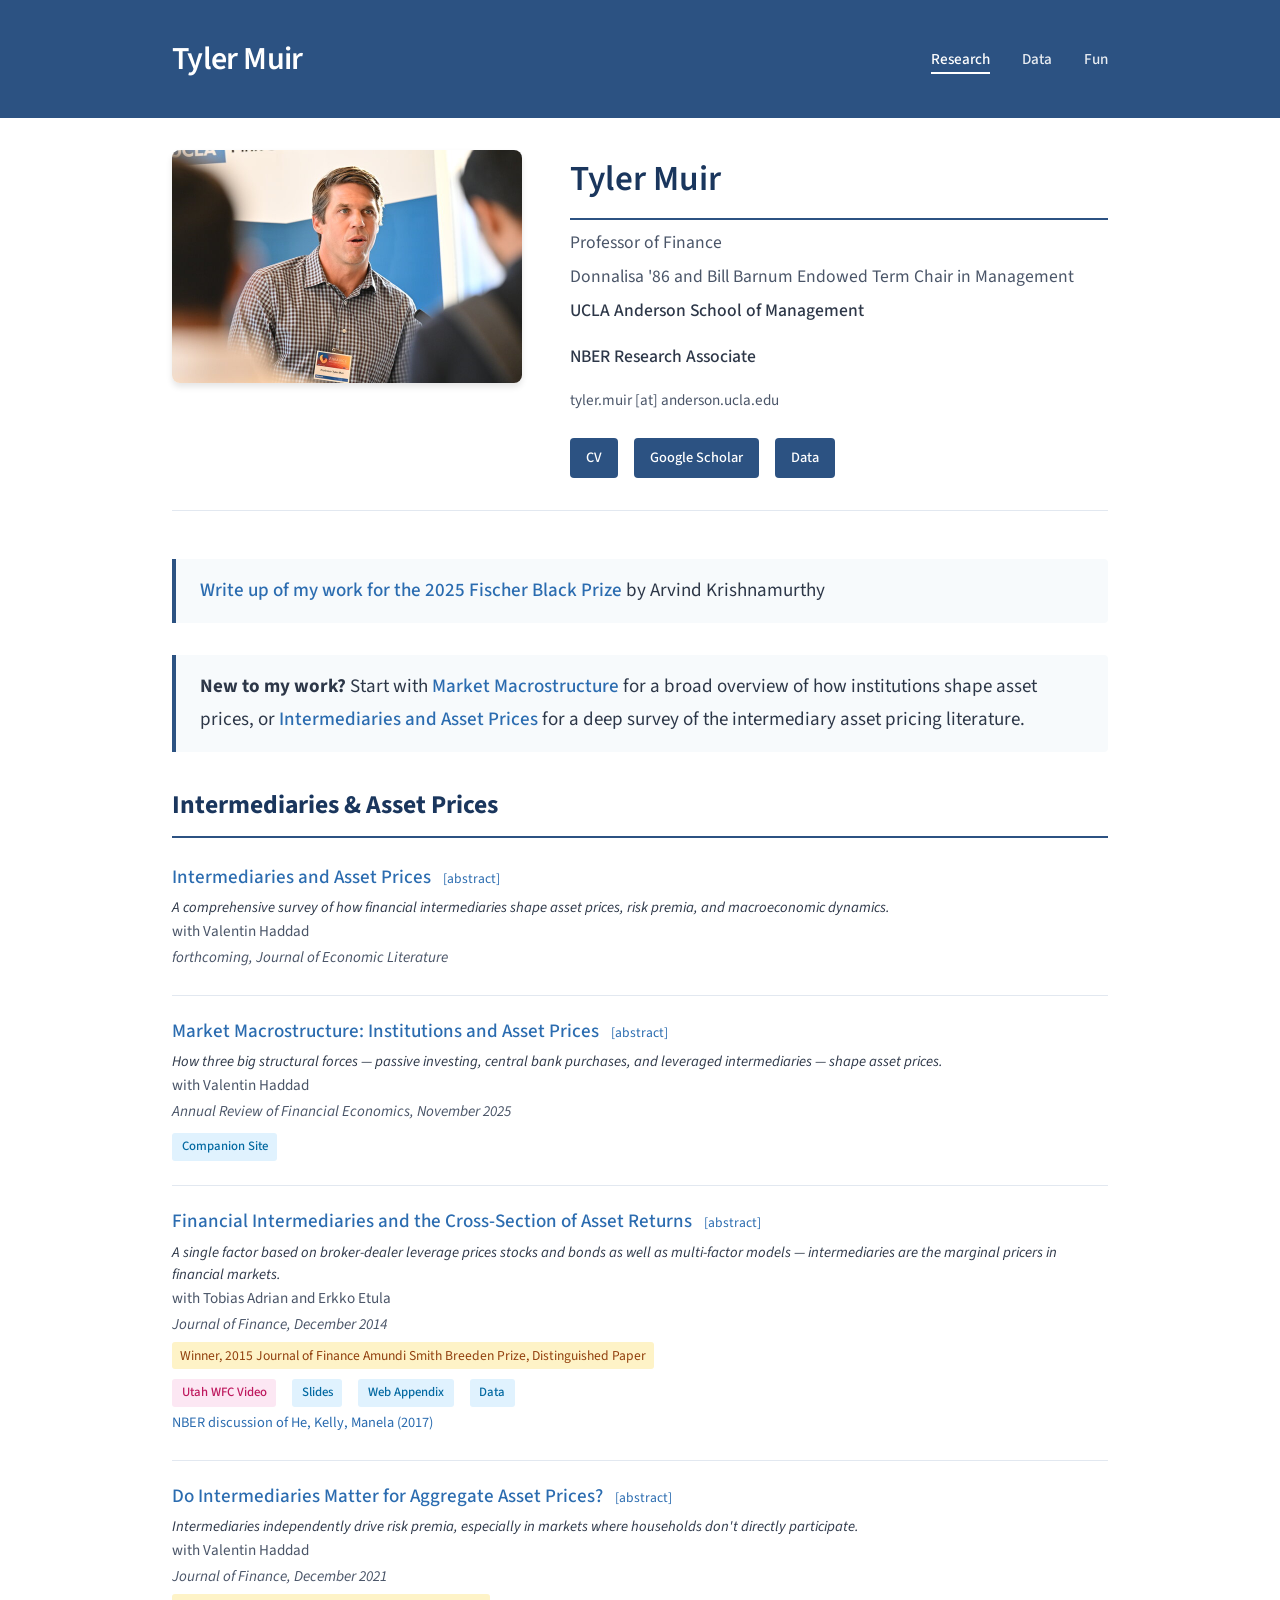
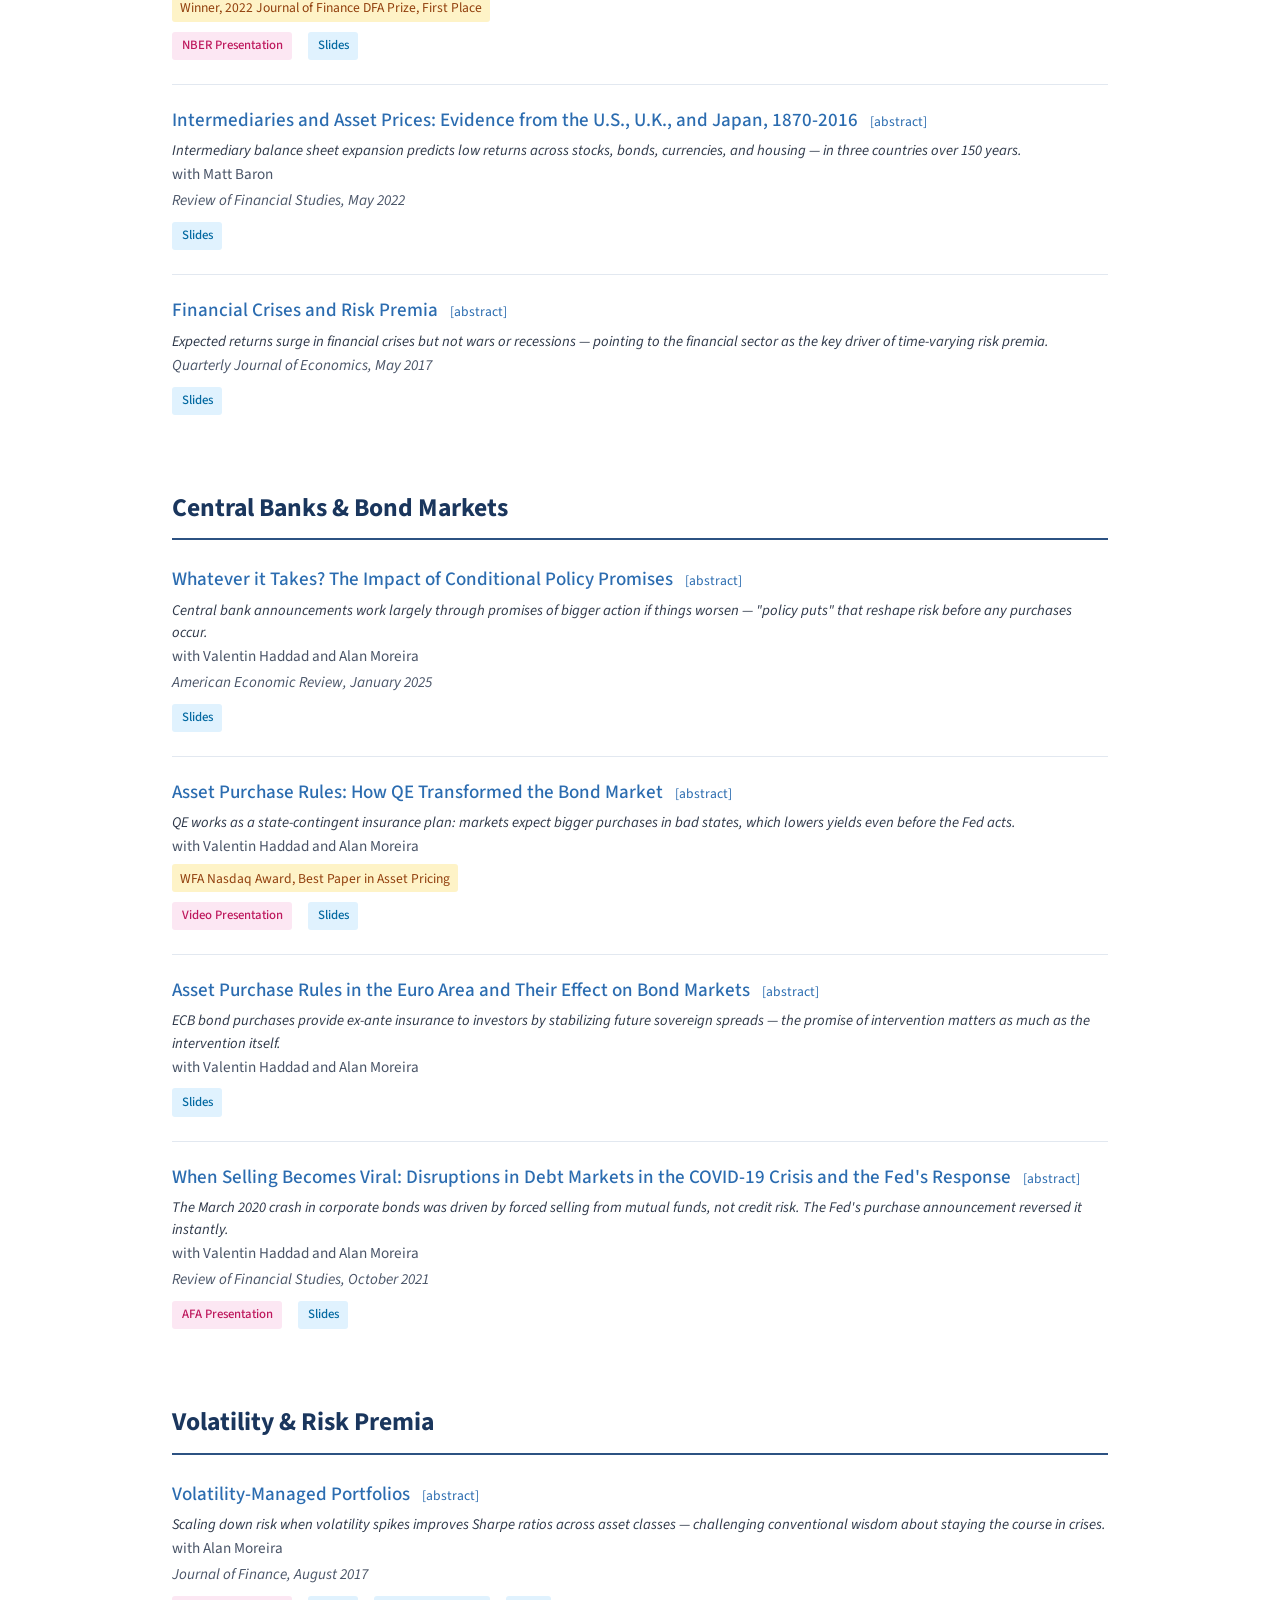
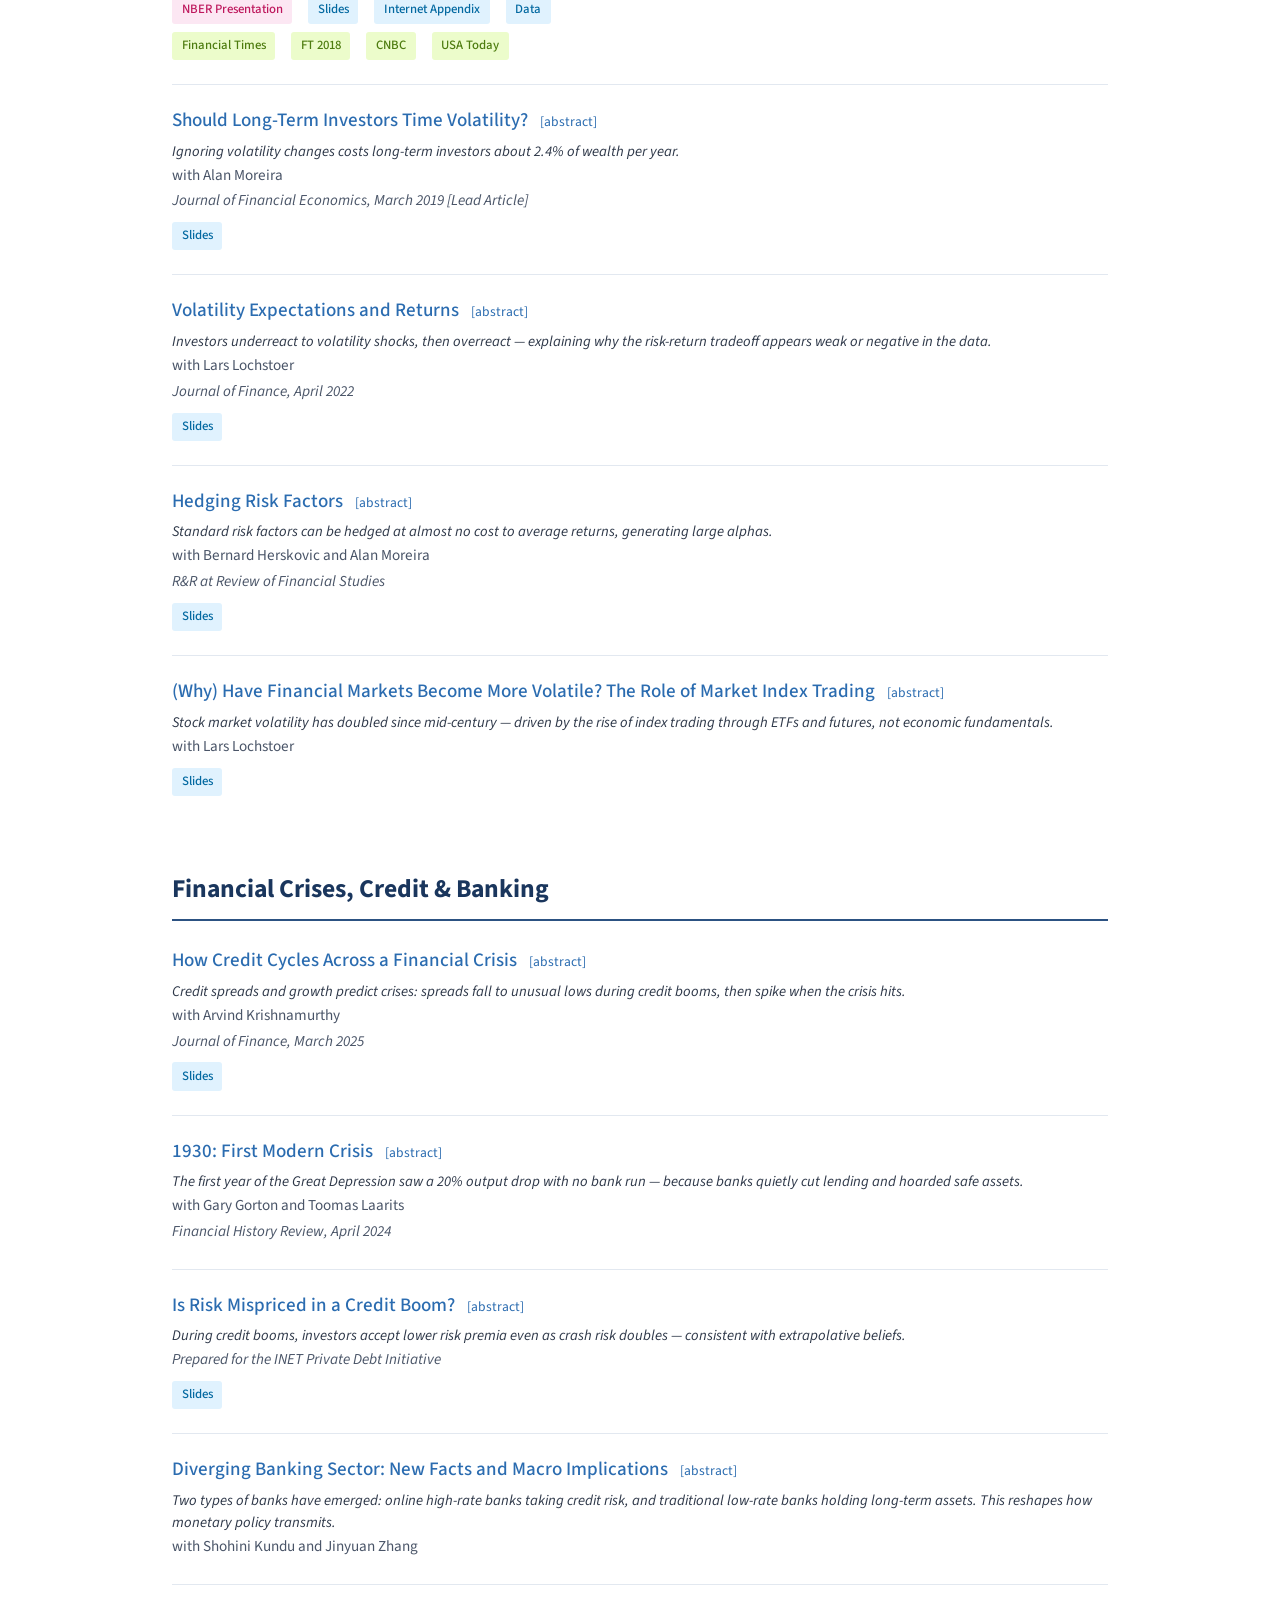
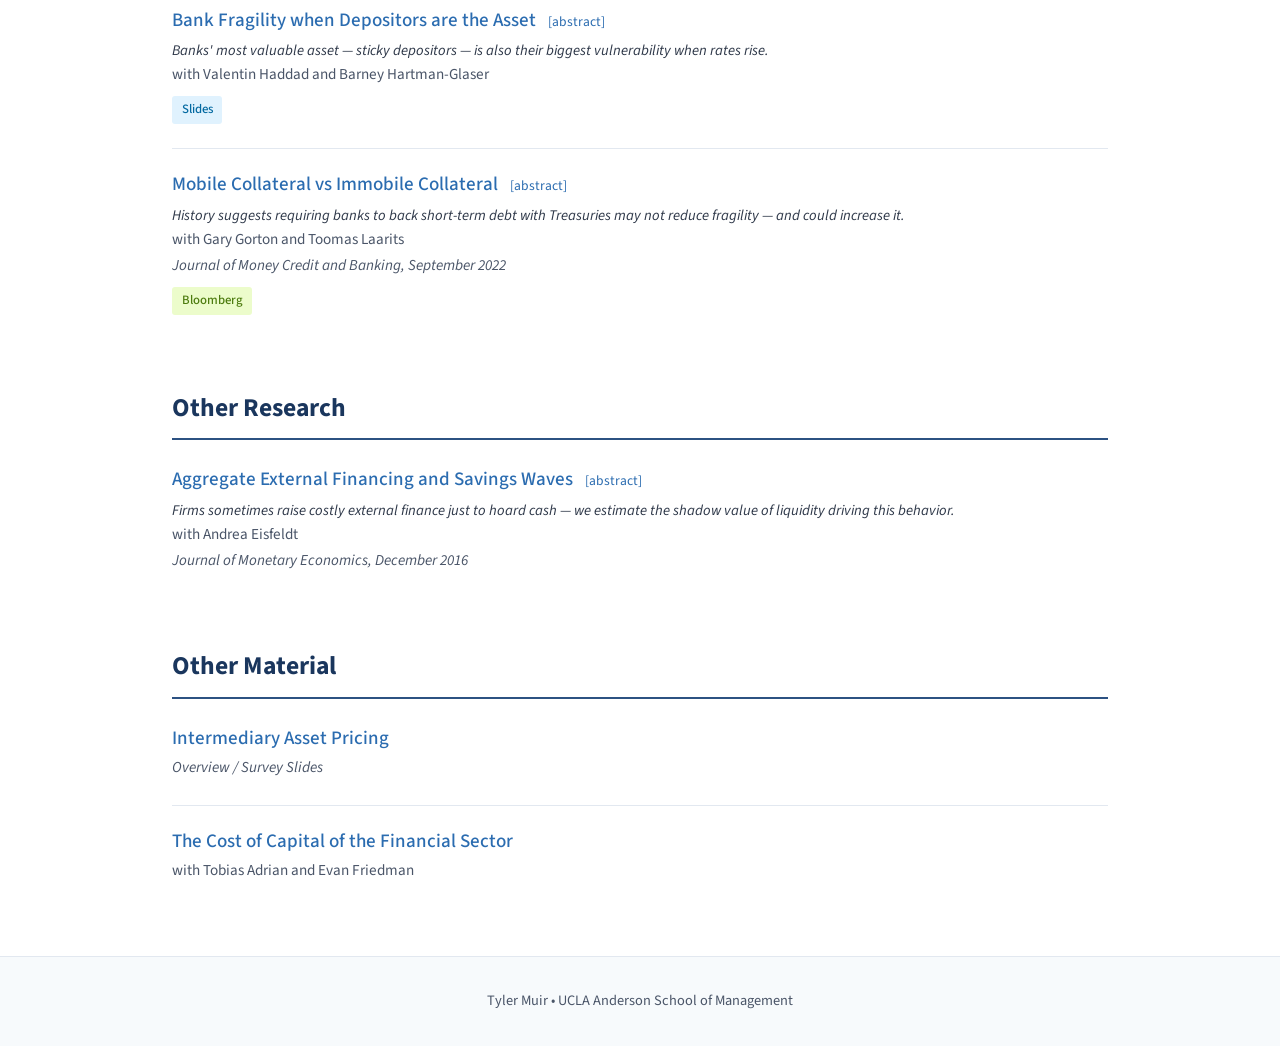
==== commit 2c1da955: "Add Data button to Volatility-Managed Portfolios paper listing Co-Authored-By: Claude Opus 4.6 <nore" ====
--- a/index.html
+++ b/index.html
@@ -196,6 +196,7 @@
                         <a href="https://www.youtube.com/watch?v=2u7WsWPUqck" target="_blank" class="media-badge video">NBER Presentation</a>
                         <a href="https://amoreira2.github.io/alan-moreira.github.io/SlidesVol.pdf" target="_blank" class="media-badge">Slides</a>
                         <a href="https://www.dropbox.com/s/z8jx1fobka95b41/JF_20160273_IA_MoreiraMuir.pdf?dl=0" target="_blank" class="media-badge">Internet Appendix</a>
+                        <a href="data.html" class="media-badge">Data</a>
                     </div>
                     <div class="media-links">
                         <a href="https://next.ft.com/content/397937d6-e491-11e5-bc31-138df2ae9ee6" target="_blank" class="media-badge press">Financial Times</a>
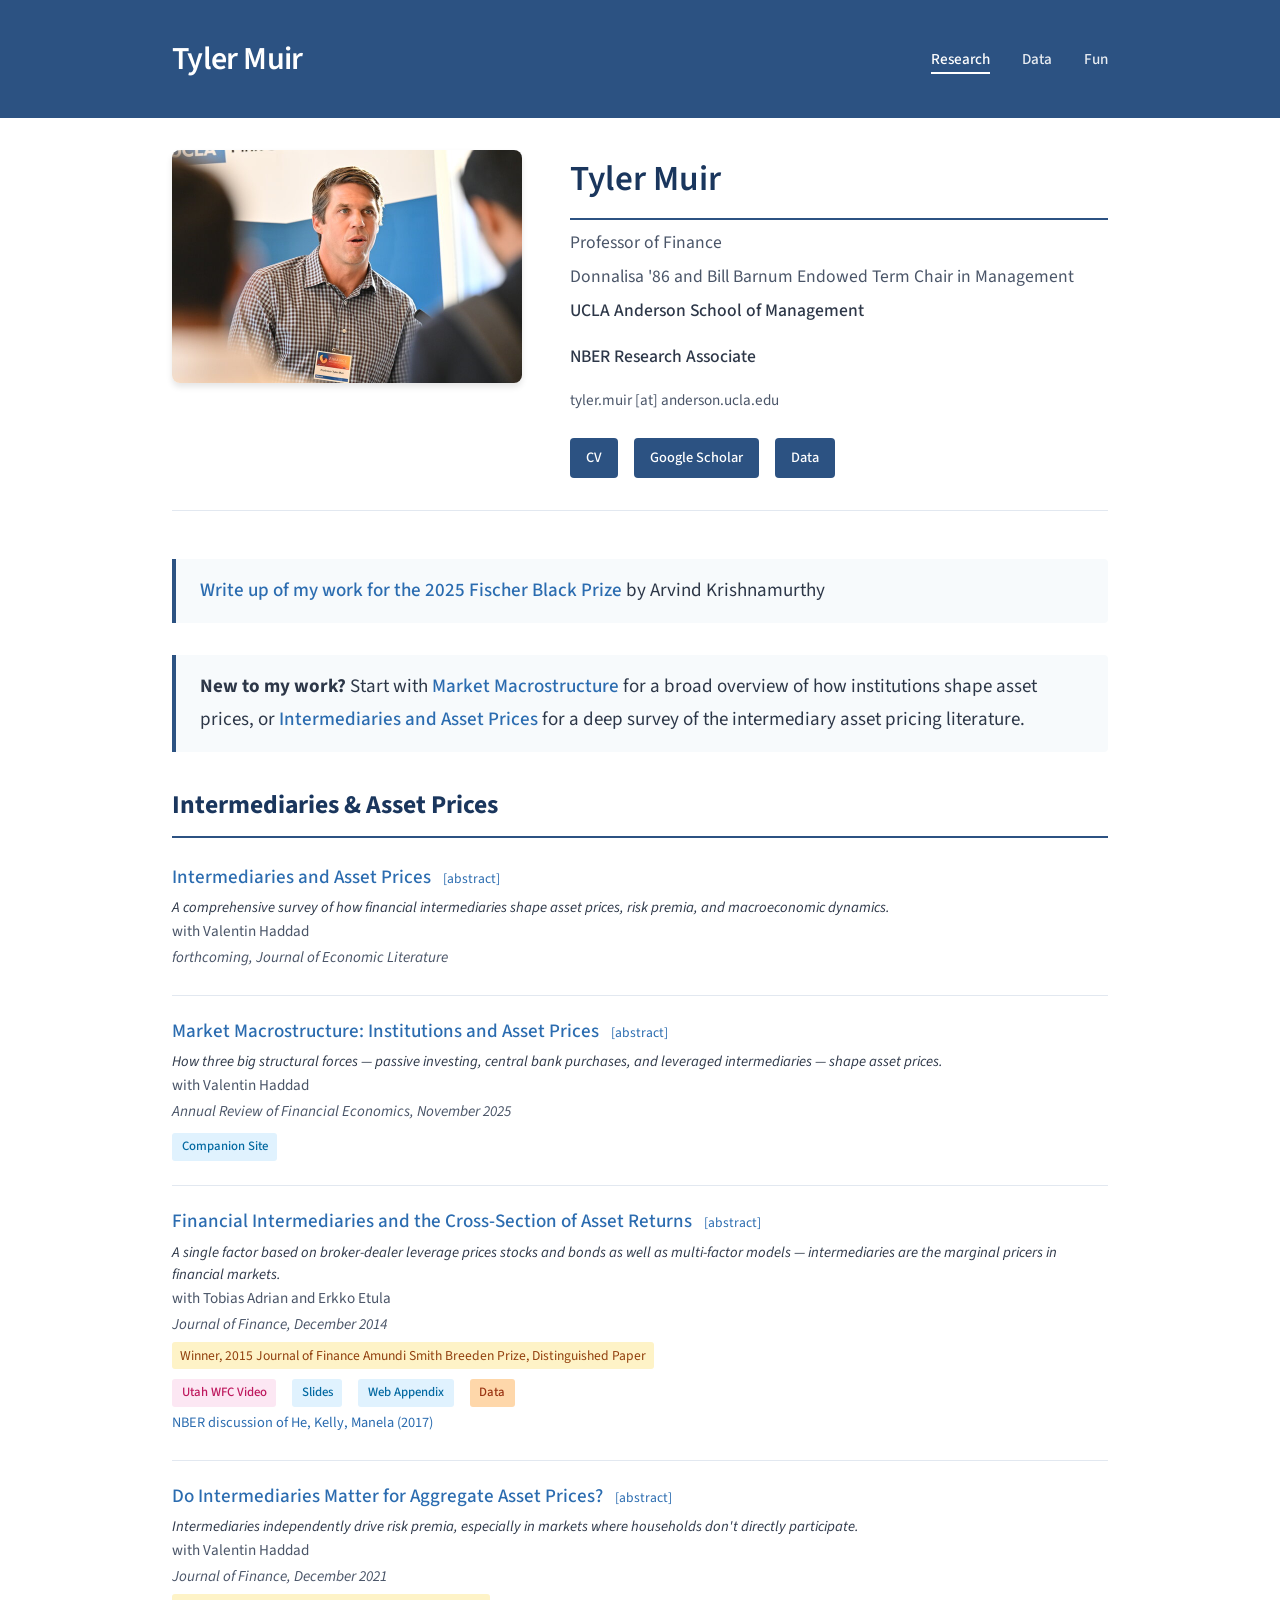
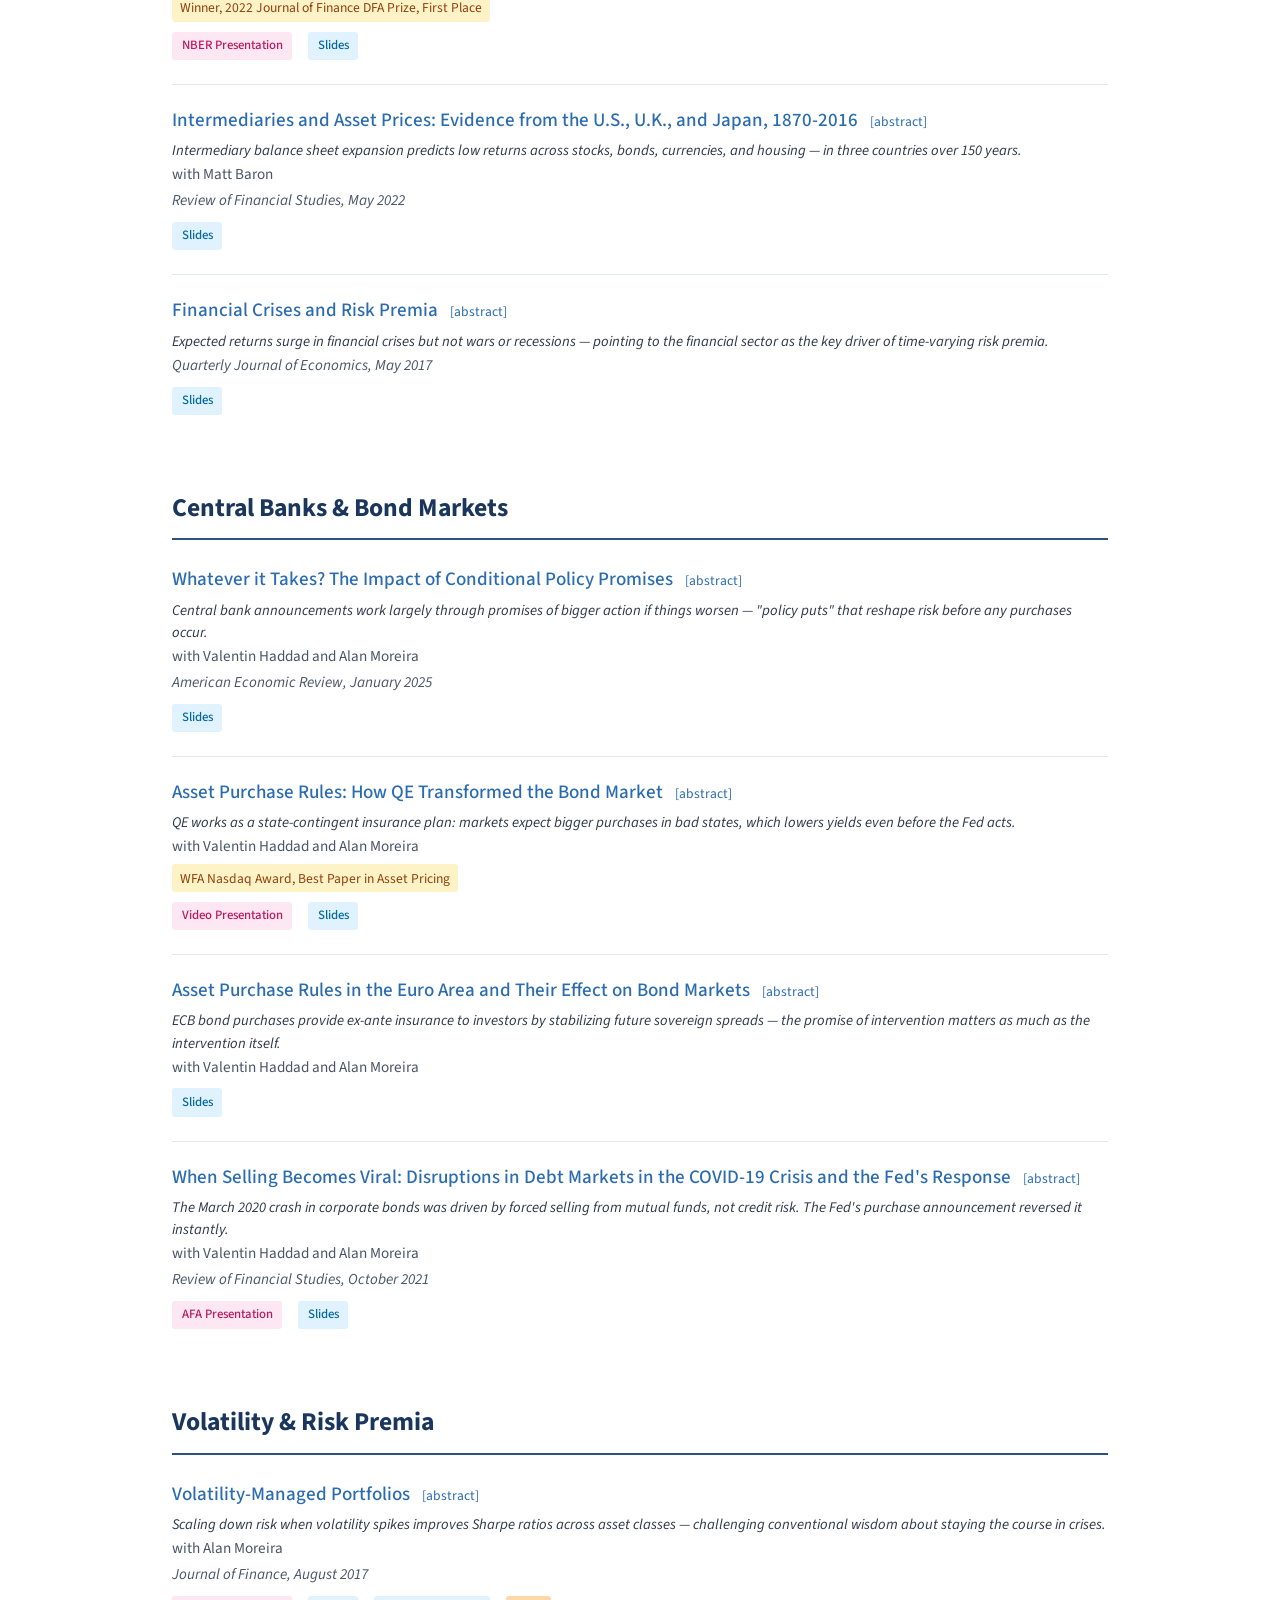
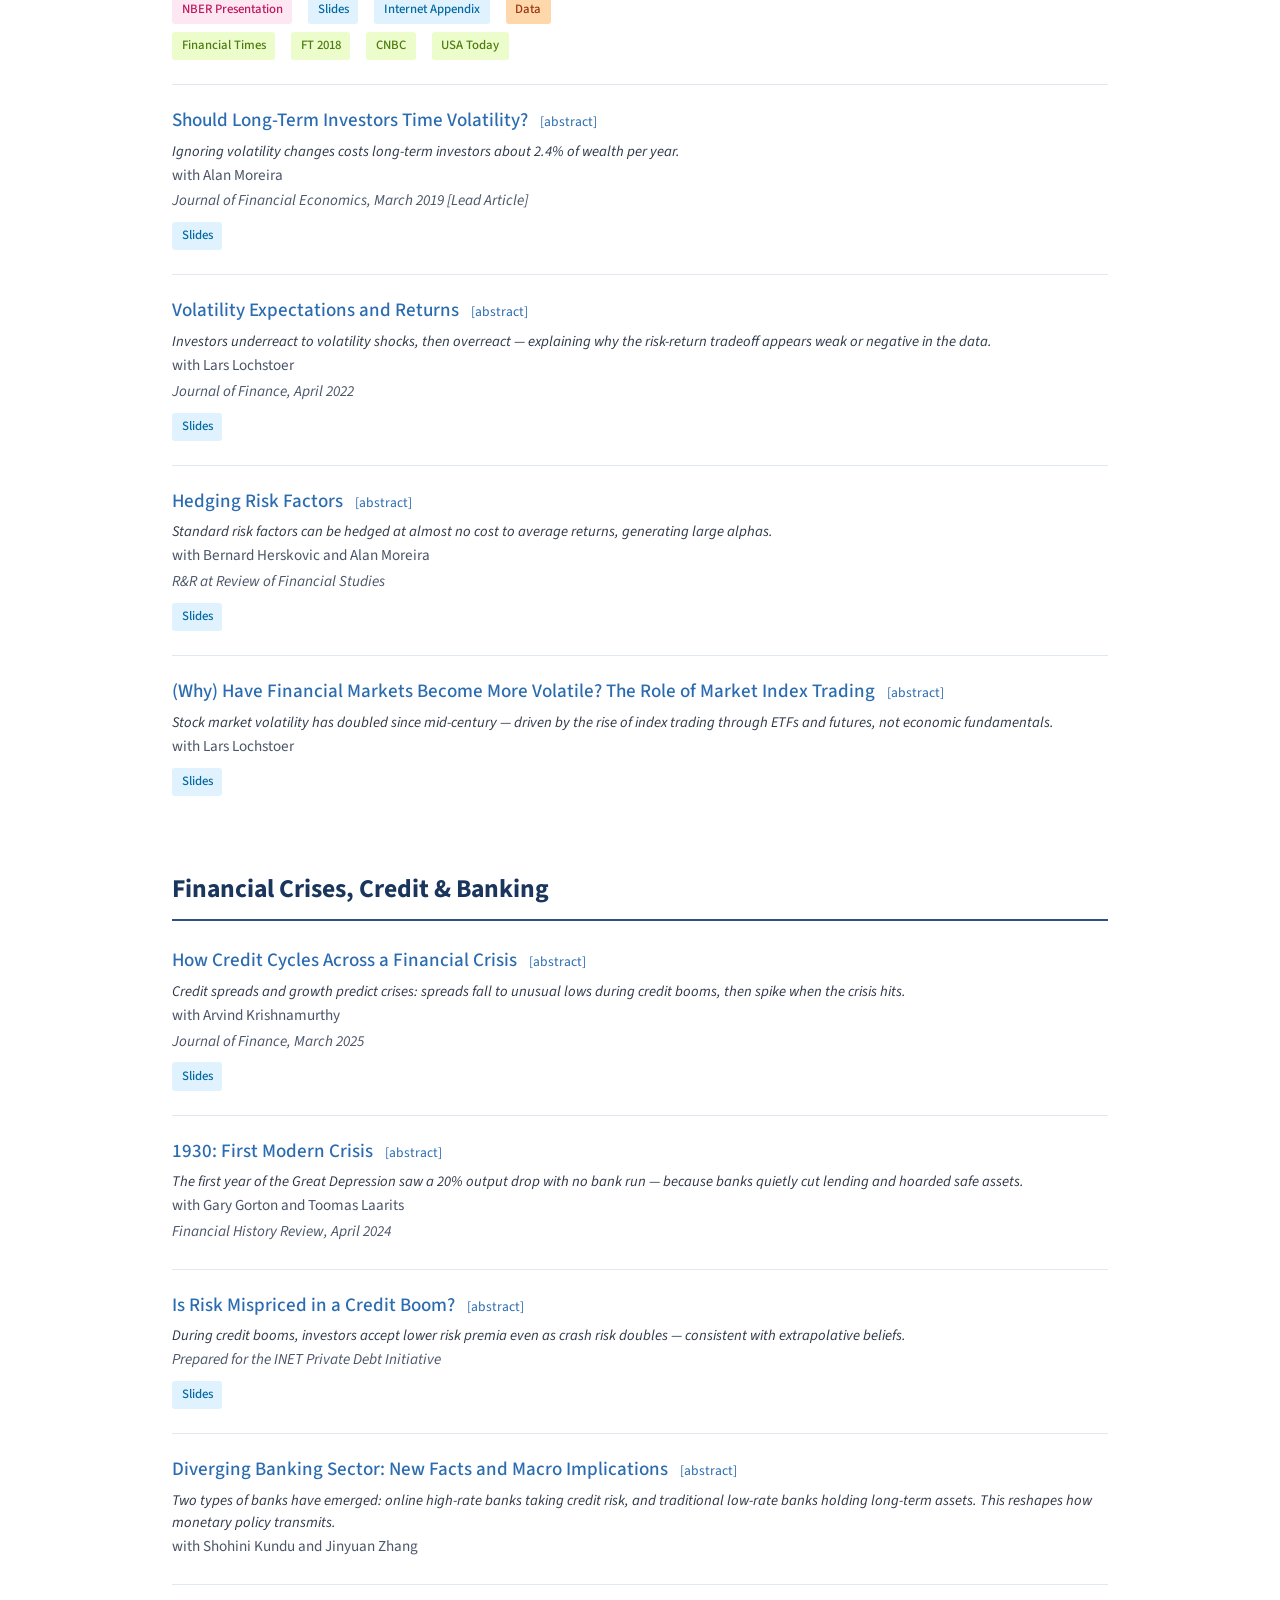
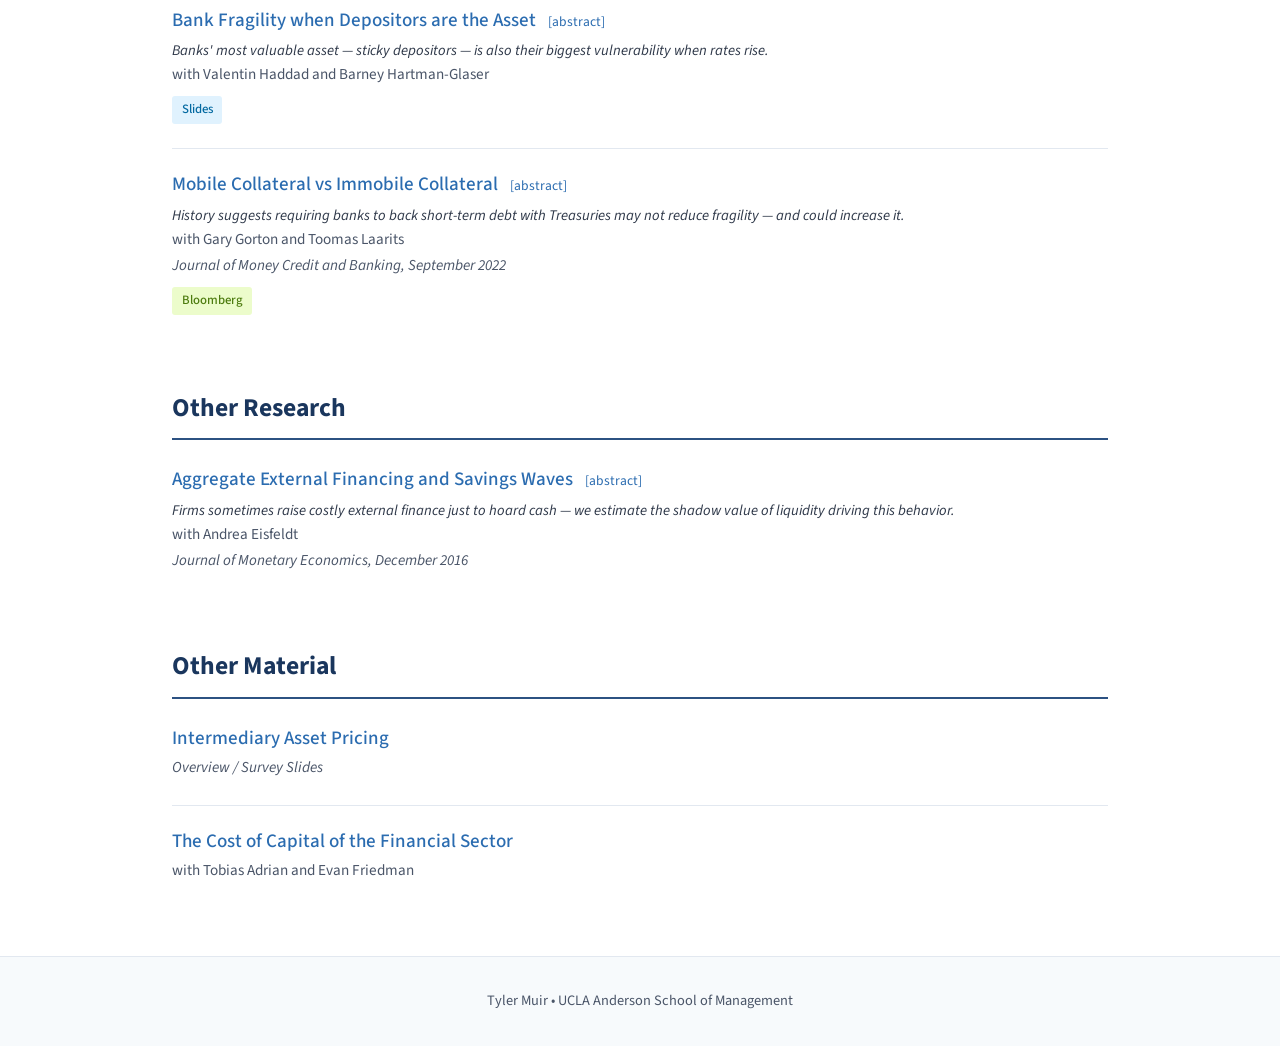
==== commit 96e18faf: "Add orange highlight color to Data badges so they stand out Co-Authored-By: Claude Opus 4.6 <noreply" ====
--- a/index.html
+++ b/index.html
@@ -86,7 +86,7 @@
                         <a href="http://submit.utahwfc.org/2013_webcast/uwfc_2013_video_15.html" target="_blank" class="media-badge video">Utah WFC Video</a>
                         <a href="https://www.dropbox.com/s/nrsowpixnpzwewh/BDLevSlidesUtah.pdf?dl=0" target="_blank" class="media-badge">Slides</a>
                         <a href="https://www.dropbox.com/s/1s9zddzyzbzr4ig/jofi12189Appdenix.pdf?dl=0" target="_blank" class="media-badge">Web Appendix</a>
-                        <a href="data.html" class="media-badge">Data</a>
+                        <a href="data.html" class="media-badge data">Data</a>
                     </div>
                     <div class="extra-links">
                         <a href="https://www.dropbox.com/s/tekgckozppbk9ja/NBER%20Discussion%20Muir.pdf?dl=0" target="_blank">NBER discussion of He, Kelly, Manela (2017)</a>
@@ -196,7 +196,7 @@
                         <a href="https://www.youtube.com/watch?v=2u7WsWPUqck" target="_blank" class="media-badge video">NBER Presentation</a>
                         <a href="https://amoreira2.github.io/alan-moreira.github.io/SlidesVol.pdf" target="_blank" class="media-badge">Slides</a>
                         <a href="https://www.dropbox.com/s/z8jx1fobka95b41/JF_20160273_IA_MoreiraMuir.pdf?dl=0" target="_blank" class="media-badge">Internet Appendix</a>
-                        <a href="data.html" class="media-badge">Data</a>
+                        <a href="data.html" class="media-badge data">Data</a>
                     </div>
                     <div class="media-links">
                         <a href="https://next.ft.com/content/397937d6-e491-11e5-bc31-138df2ae9ee6" target="_blank" class="media-badge press">Financial Times</a>
--- a/css/style.css
+++ b/css/style.css
@@ -363,6 +363,15 @@
     background: #d9f99d;
 }
 
+.media-badge.data {
+    background: #fed7aa;
+    color: #9a3412;
+}
+
+.media-badge.data:hover {
+    background: #fdba74;
+}
+
 .media-links {
     margin-top: 0.5rem;
     display: flex;
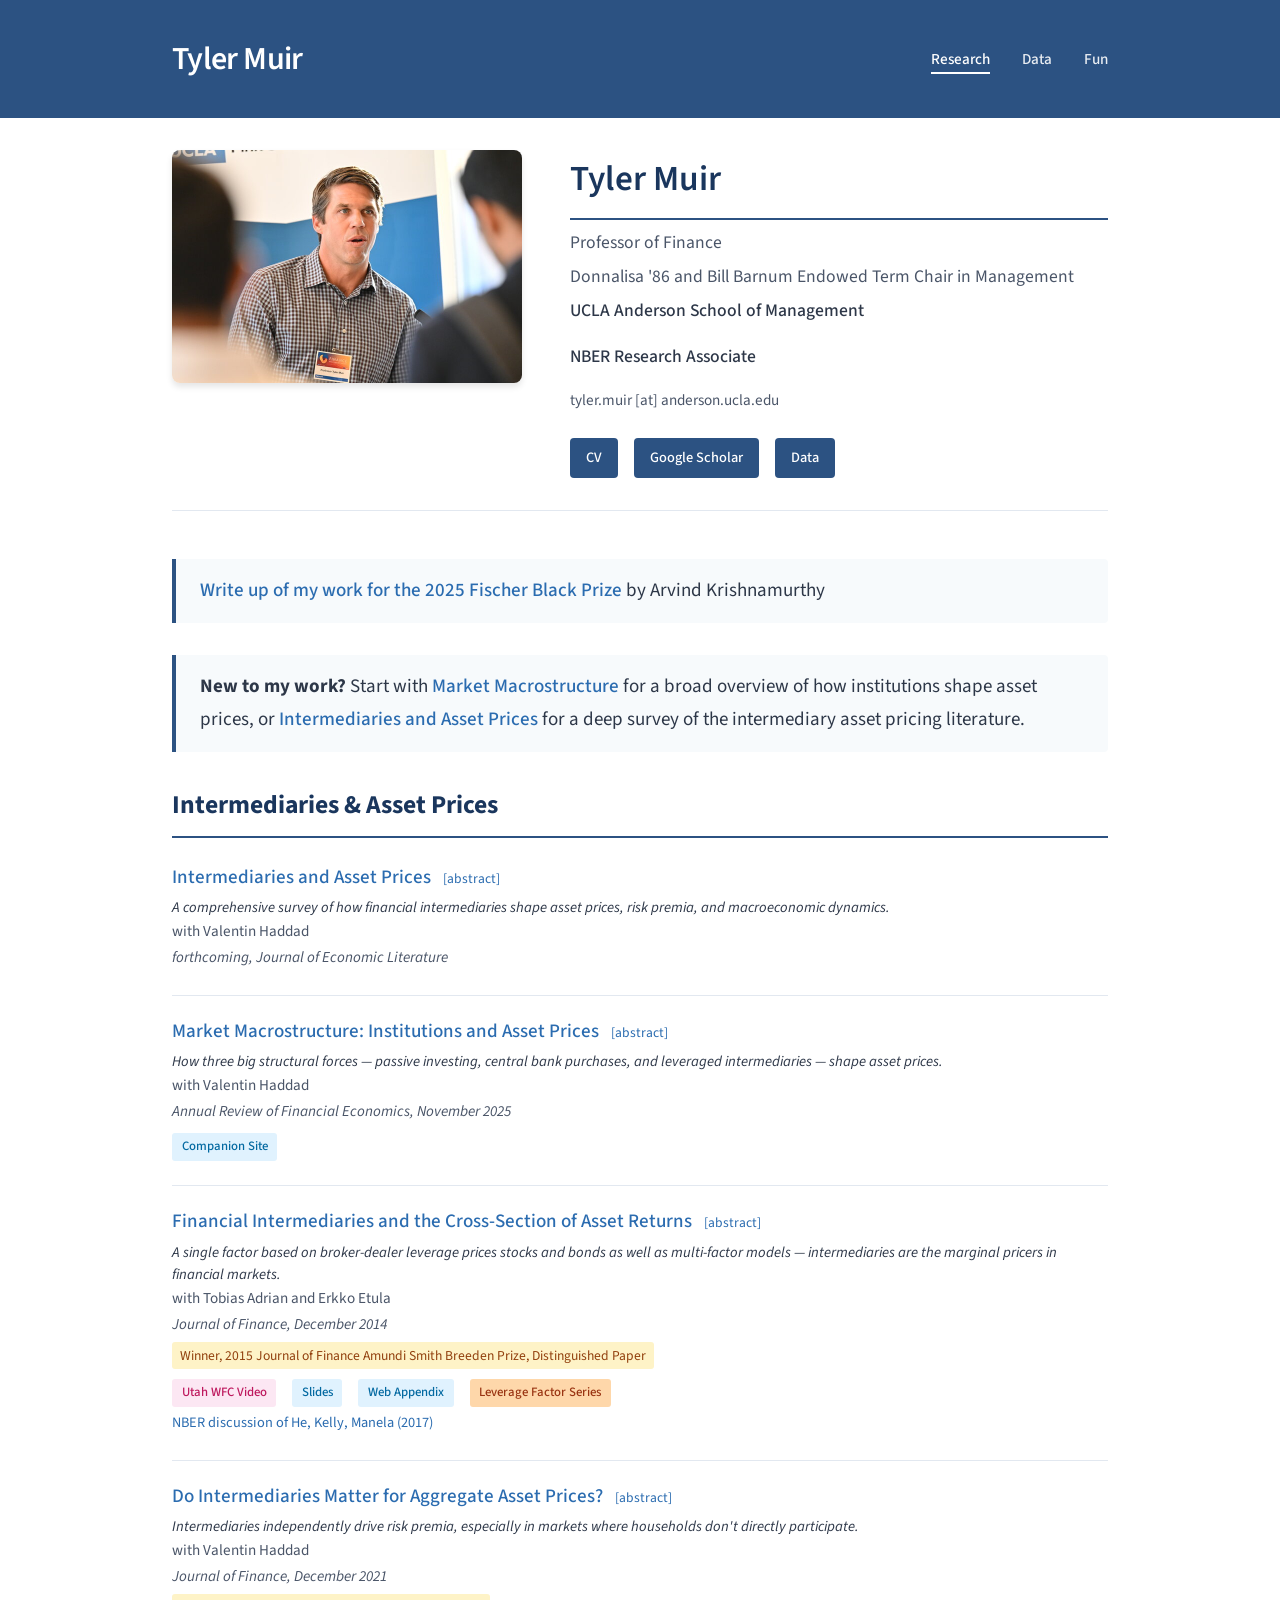
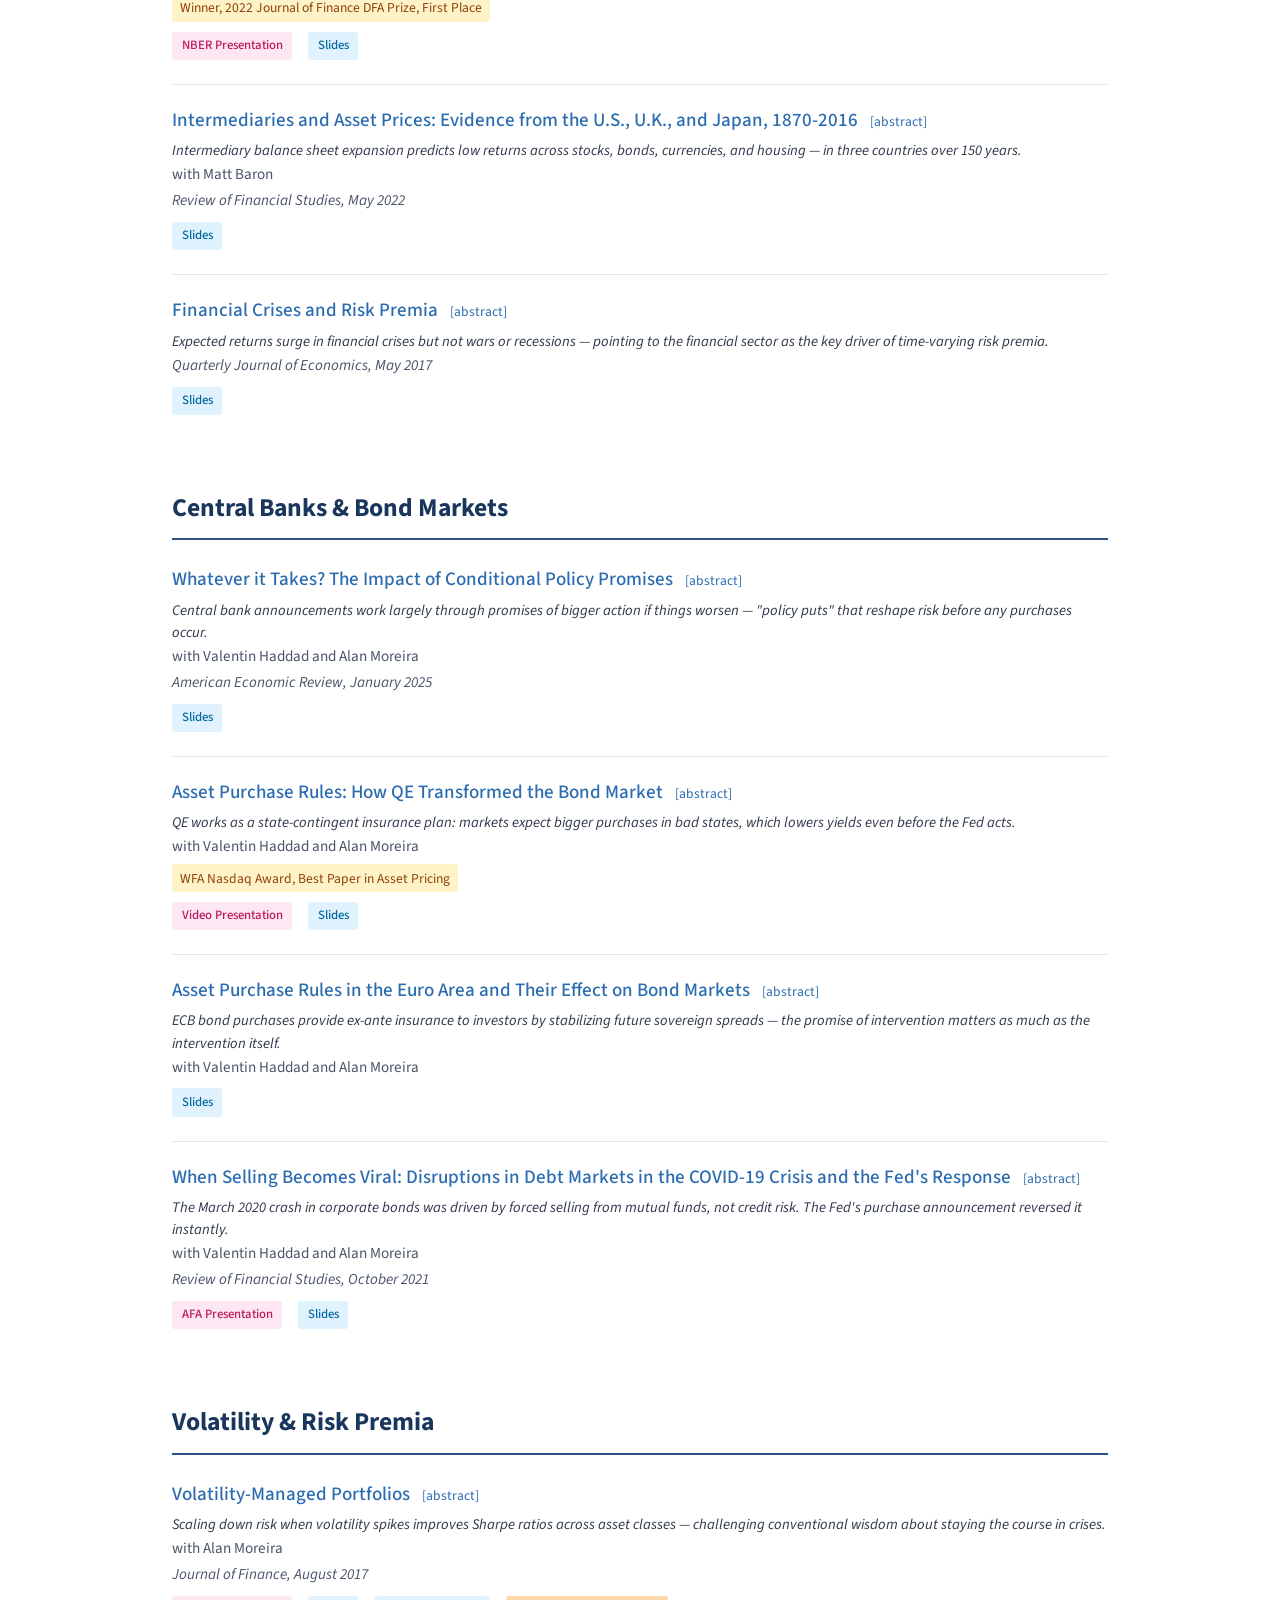
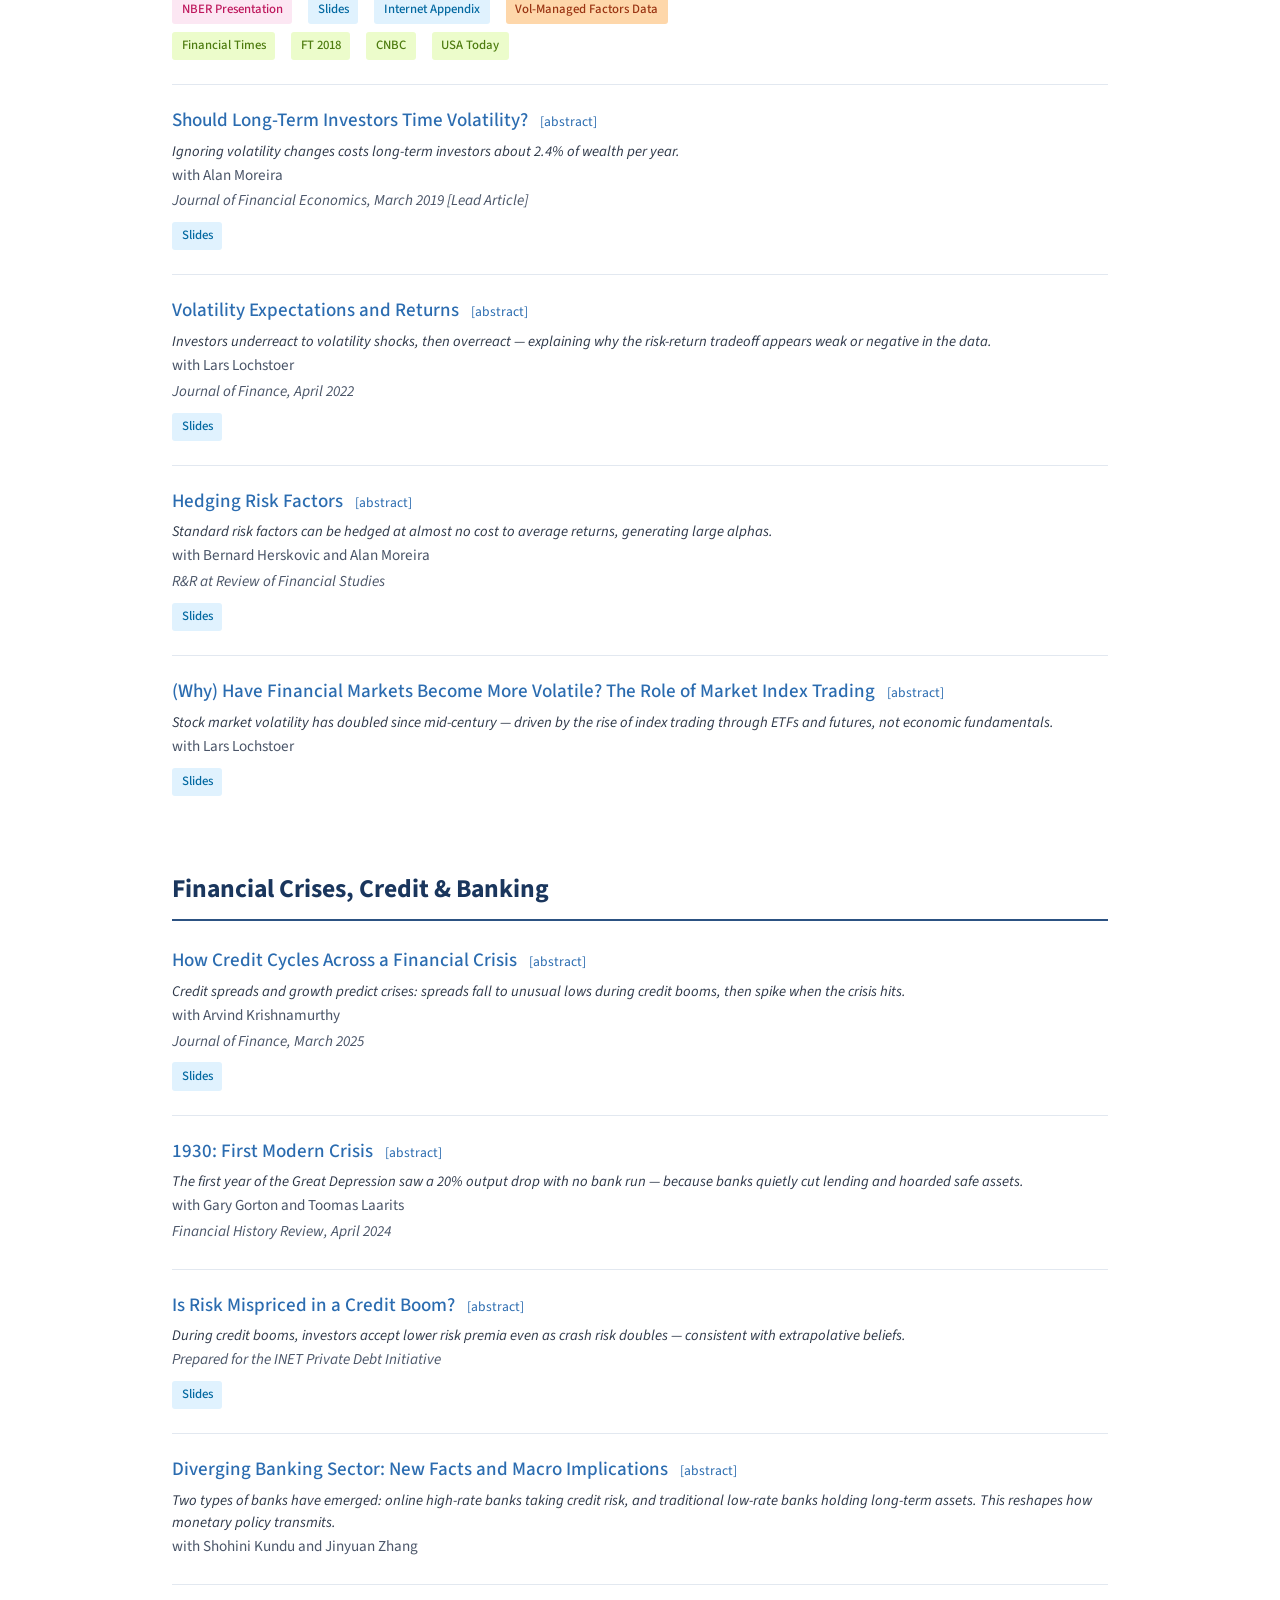
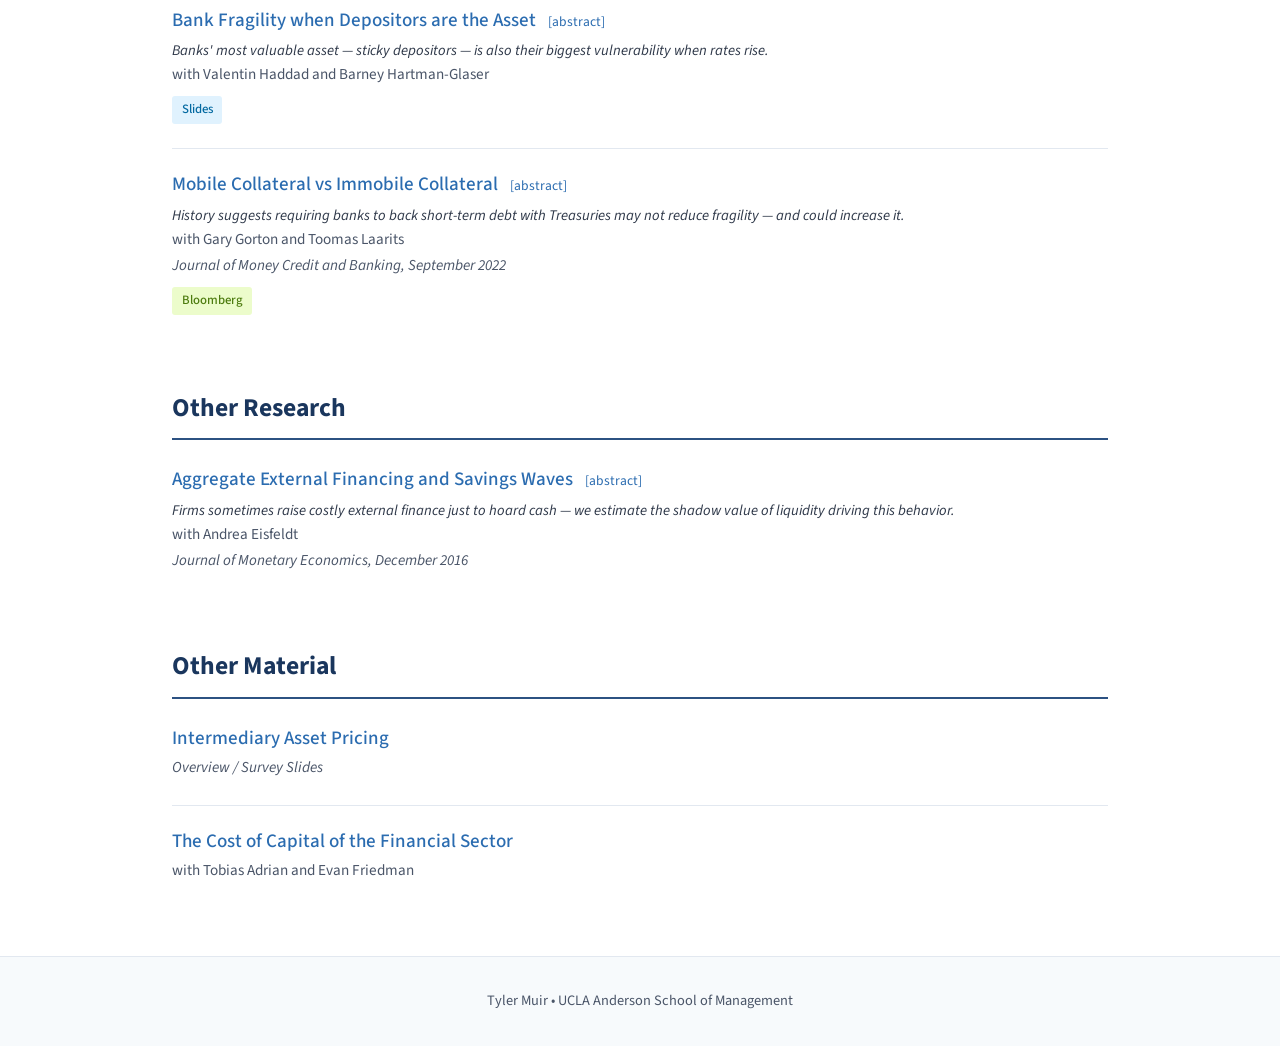
==== commit e10ef6ce: "Rename data badges: Leverage Factor Series and Vol-Managed Factors Data Co-Authored-By: Claude Opus " ====
--- a/index.html
+++ b/index.html
@@ -86,7 +86,7 @@
                         <a href="http://submit.utahwfc.org/2013_webcast/uwfc_2013_video_15.html" target="_blank" class="media-badge video">Utah WFC Video</a>
                         <a href="https://www.dropbox.com/s/nrsowpixnpzwewh/BDLevSlidesUtah.pdf?dl=0" target="_blank" class="media-badge">Slides</a>
                         <a href="https://www.dropbox.com/s/1s9zddzyzbzr4ig/jofi12189Appdenix.pdf?dl=0" target="_blank" class="media-badge">Web Appendix</a>
-                        <a href="data.html" class="media-badge data">Data</a>
+                        <a href="data.html" class="media-badge data">Leverage Factor Series</a>
                     </div>
                     <div class="extra-links">
                         <a href="https://www.dropbox.com/s/tekgckozppbk9ja/NBER%20Discussion%20Muir.pdf?dl=0" target="_blank">NBER discussion of He, Kelly, Manela (2017)</a>
@@ -196,7 +196,7 @@
                         <a href="https://www.youtube.com/watch?v=2u7WsWPUqck" target="_blank" class="media-badge video">NBER Presentation</a>
                         <a href="https://amoreira2.github.io/alan-moreira.github.io/SlidesVol.pdf" target="_blank" class="media-badge">Slides</a>
                         <a href="https://www.dropbox.com/s/z8jx1fobka95b41/JF_20160273_IA_MoreiraMuir.pdf?dl=0" target="_blank" class="media-badge">Internet Appendix</a>
-                        <a href="data.html" class="media-badge data">Data</a>
+                        <a href="data.html" class="media-badge data">Vol-Managed Factors Data</a>
                     </div>
                     <div class="media-links">
                         <a href="https://next.ft.com/content/397937d6-e491-11e5-bc31-138df2ae9ee6" target="_blank" class="media-badge press">Financial Times</a>
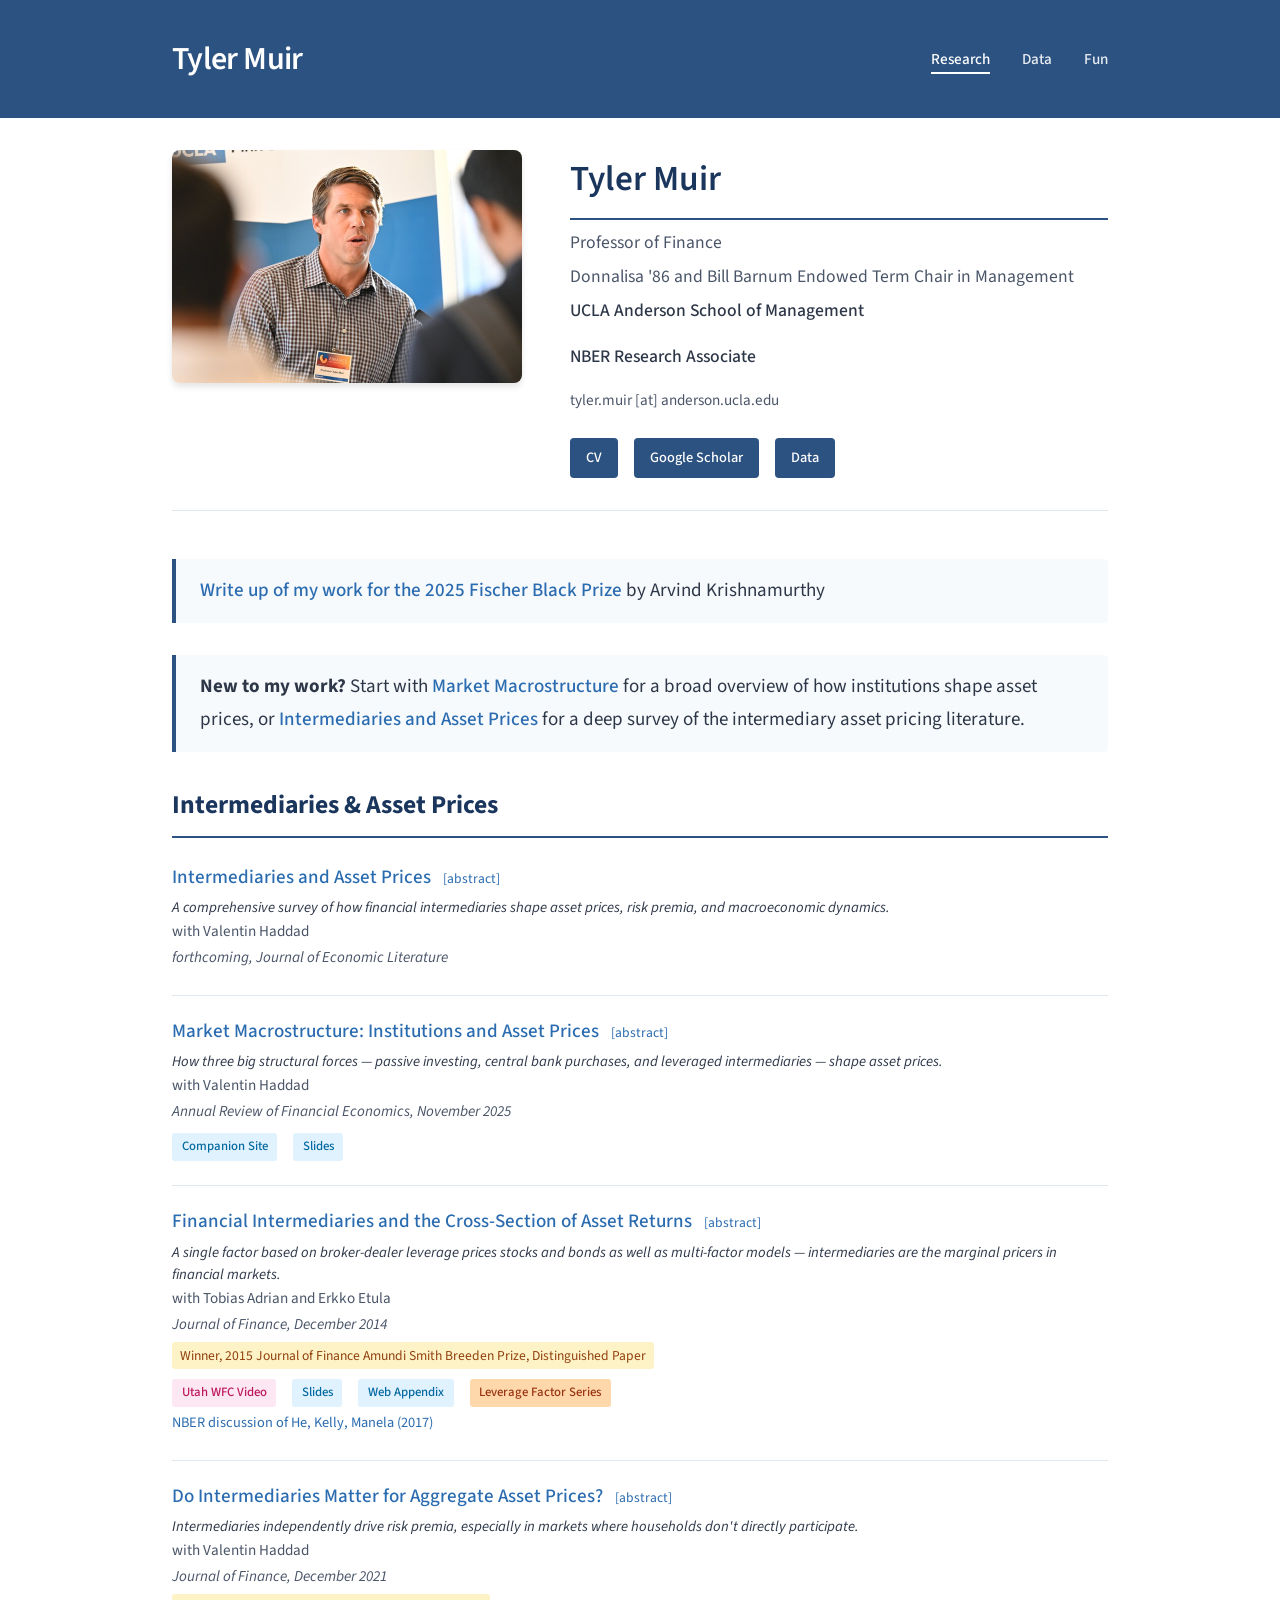
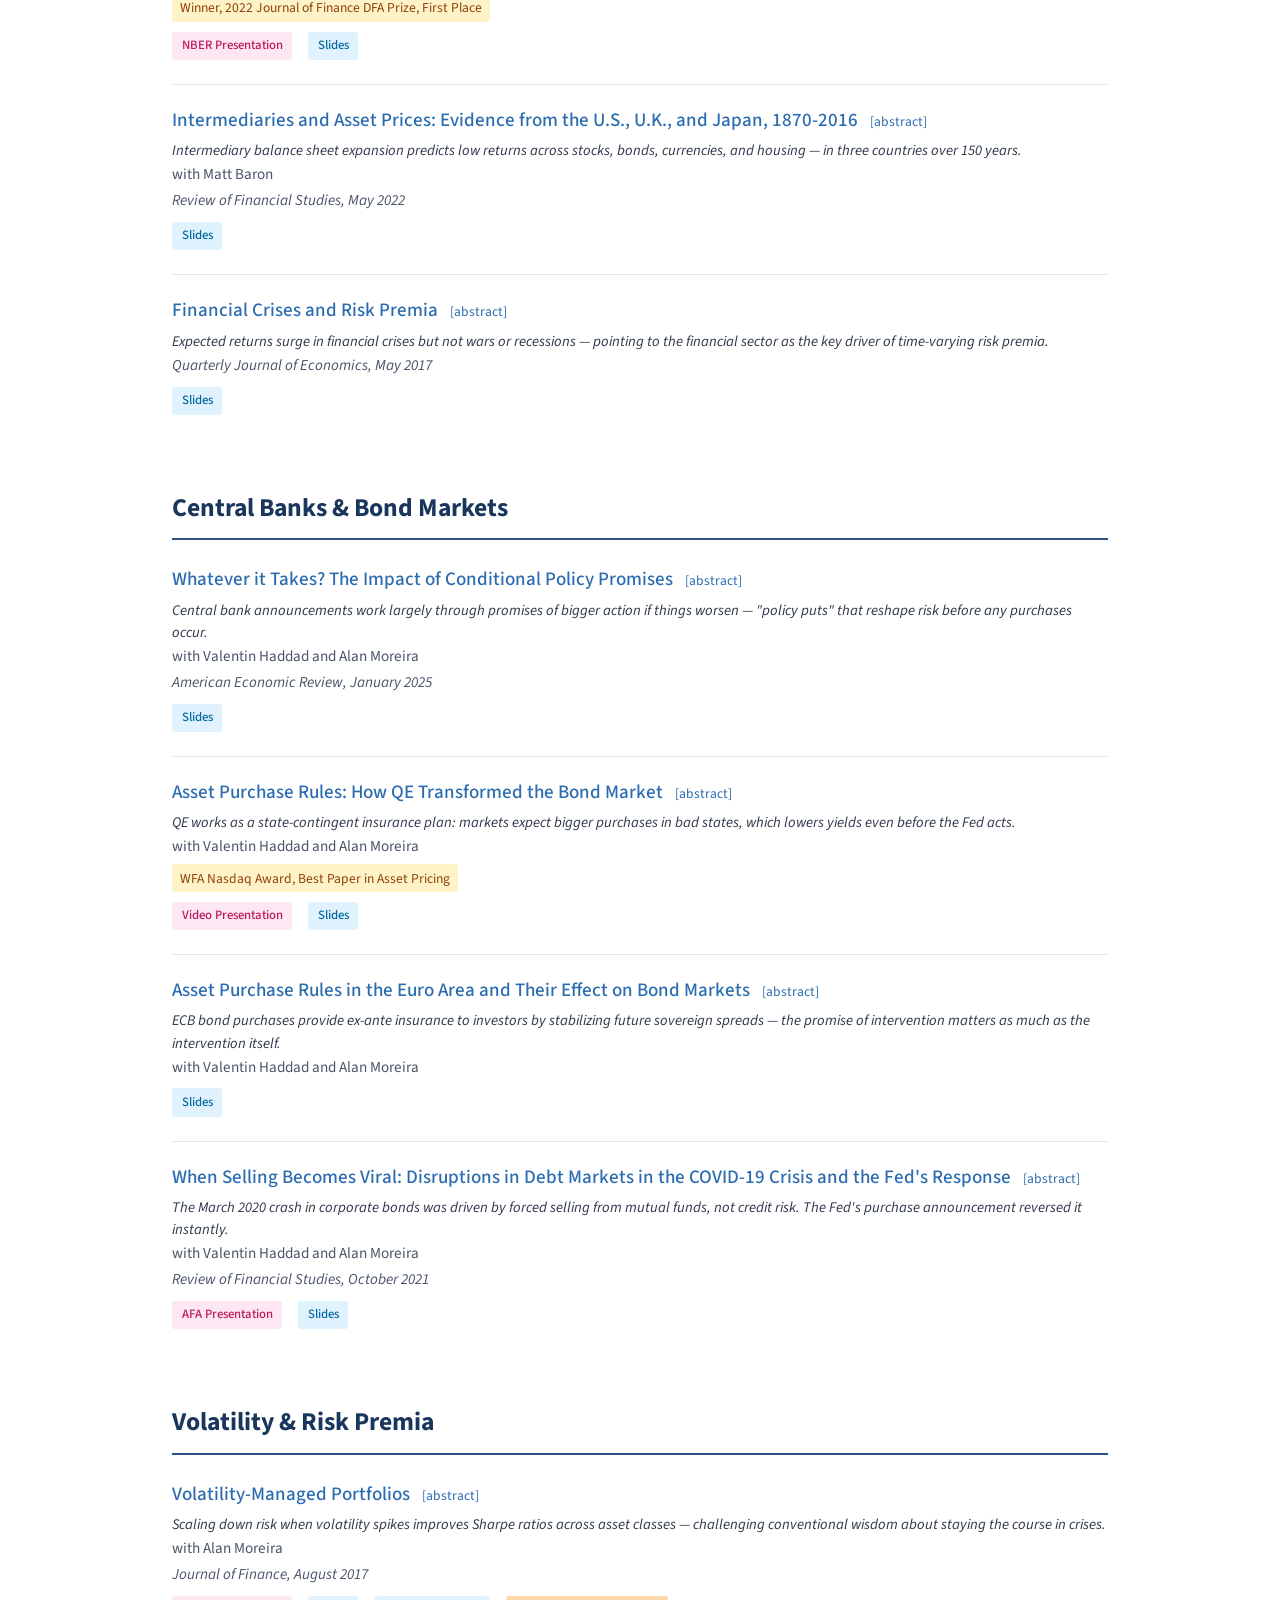
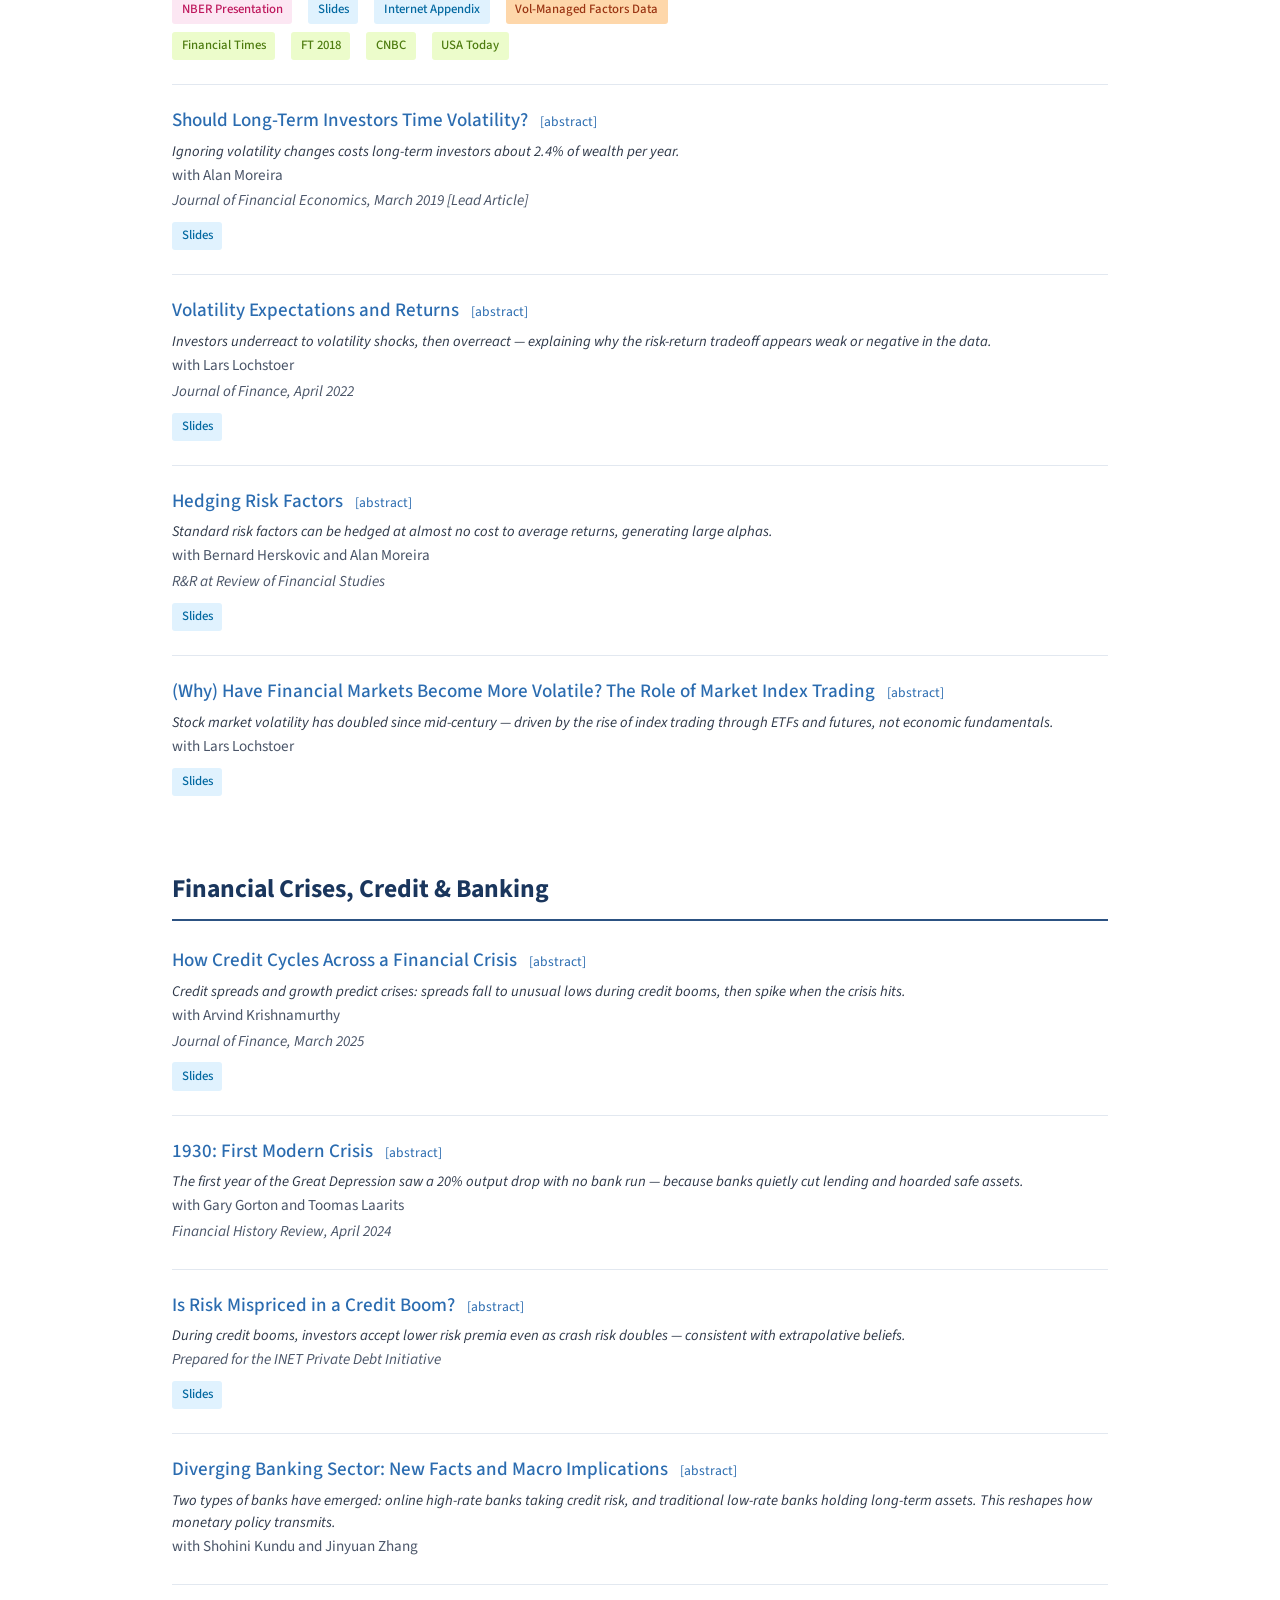
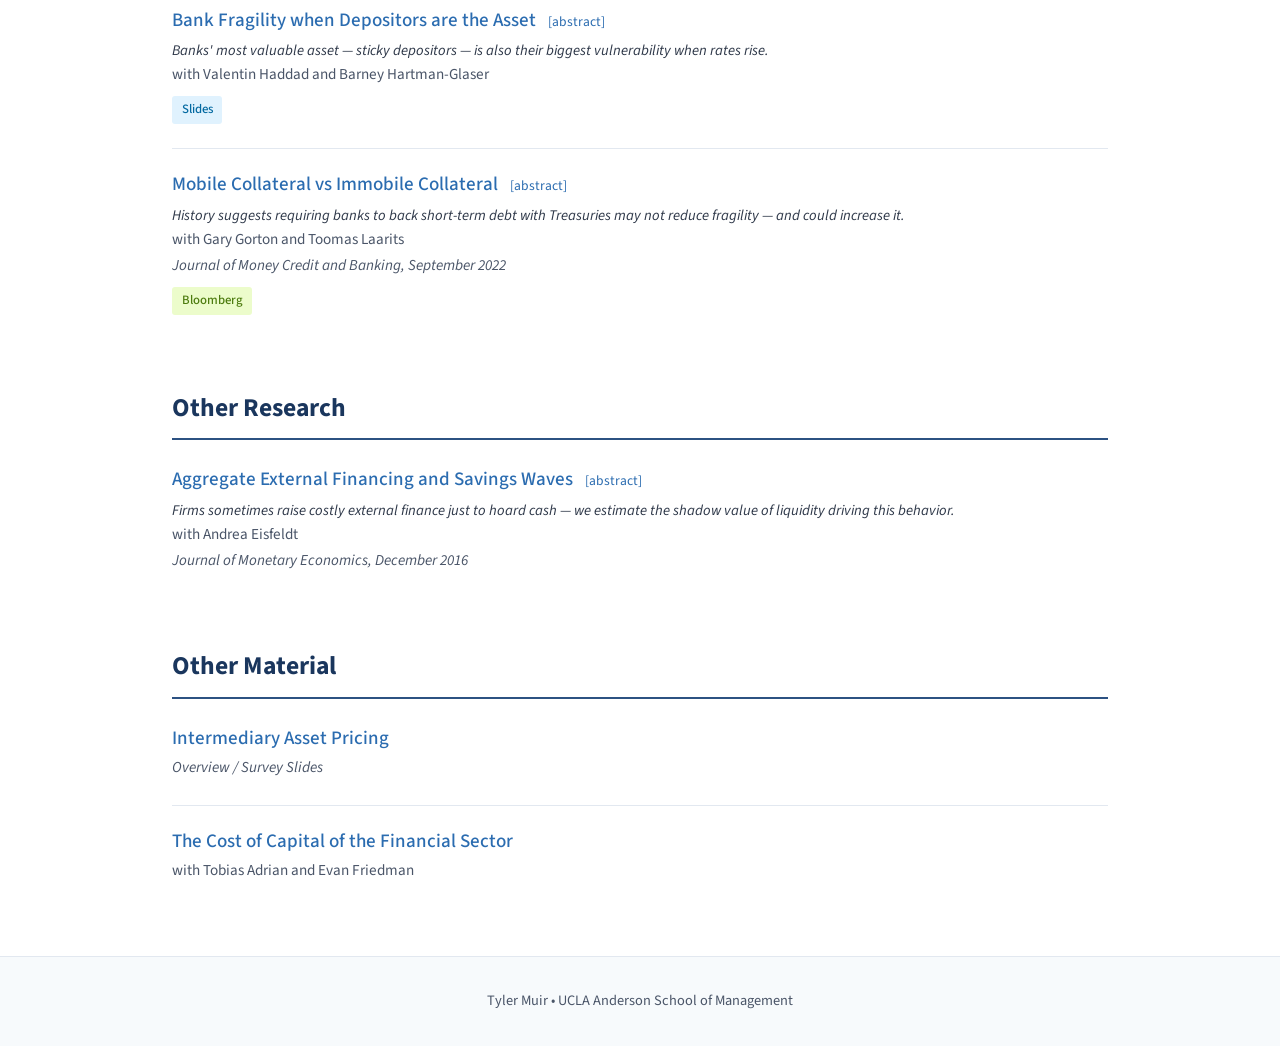
==== commit 4fb269fa: "Add macrostructure LTAM slides Co-Authored-By: Claude Opus 4.6 (1M context) <noreply@anthropic.com>" ====
--- a/index.html
+++ b/index.html
@@ -72,6 +72,7 @@
                     <div class="publication">Annual Review of Financial Economics, November 2025</div>
                     <div class="media-links">
                         <a href="https://marketmacrostructure.com" target="_blank" class="media-badge">Companion Site</a>
+                        <a href="slides/Macrostructure_slides.pdf" target="_blank" class="media-badge">Slides</a>
                     </div>
                     <div class="abstract">Market macrostructure studies the broad organization of financial markets into key players and institutional features and how this organization affects the level and dynamics of asset prices. We present a simple model to discuss when, why, and how market macrostructure matters for asset prices, then review work on three specific examples: the rise of passive investing in the stock market, the increased role of central banks in bond markets through asset purchase programs, and the role of levered financial intermediaries in financial markets.</div>
                 </li>
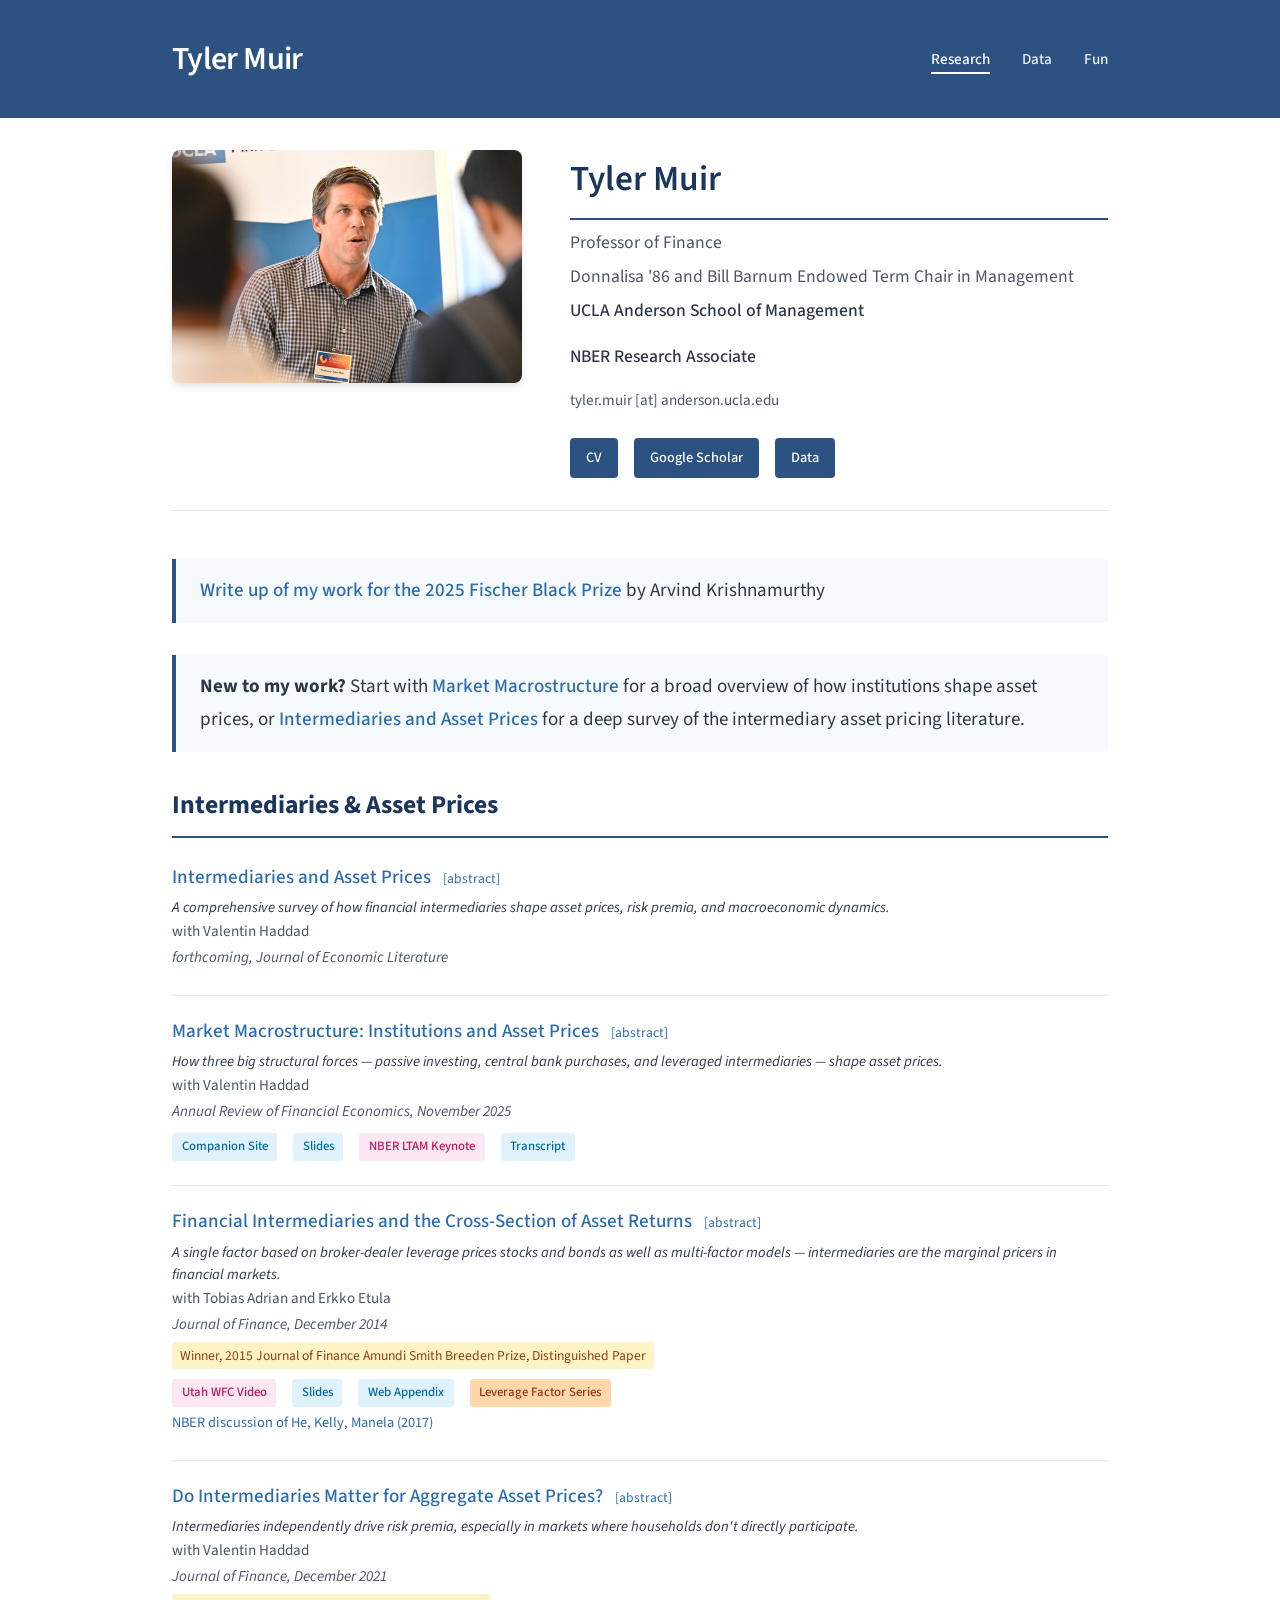
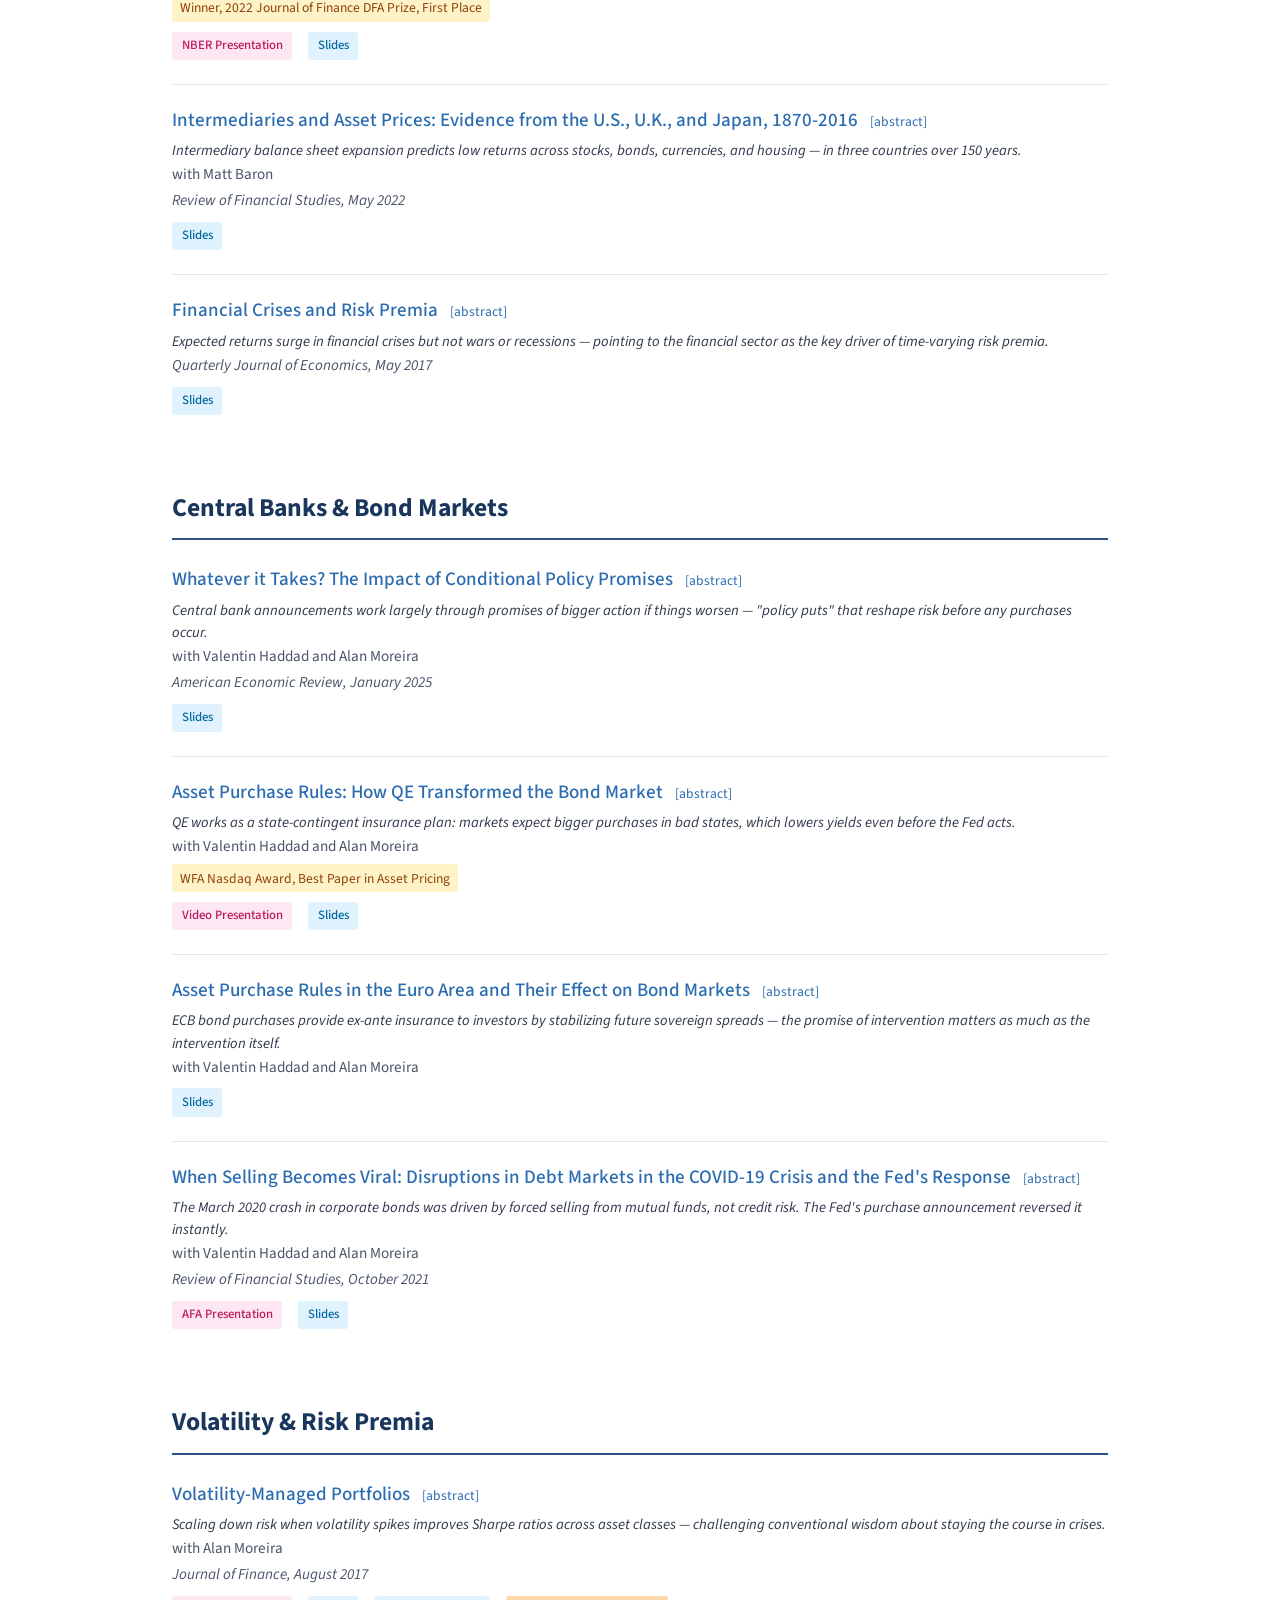
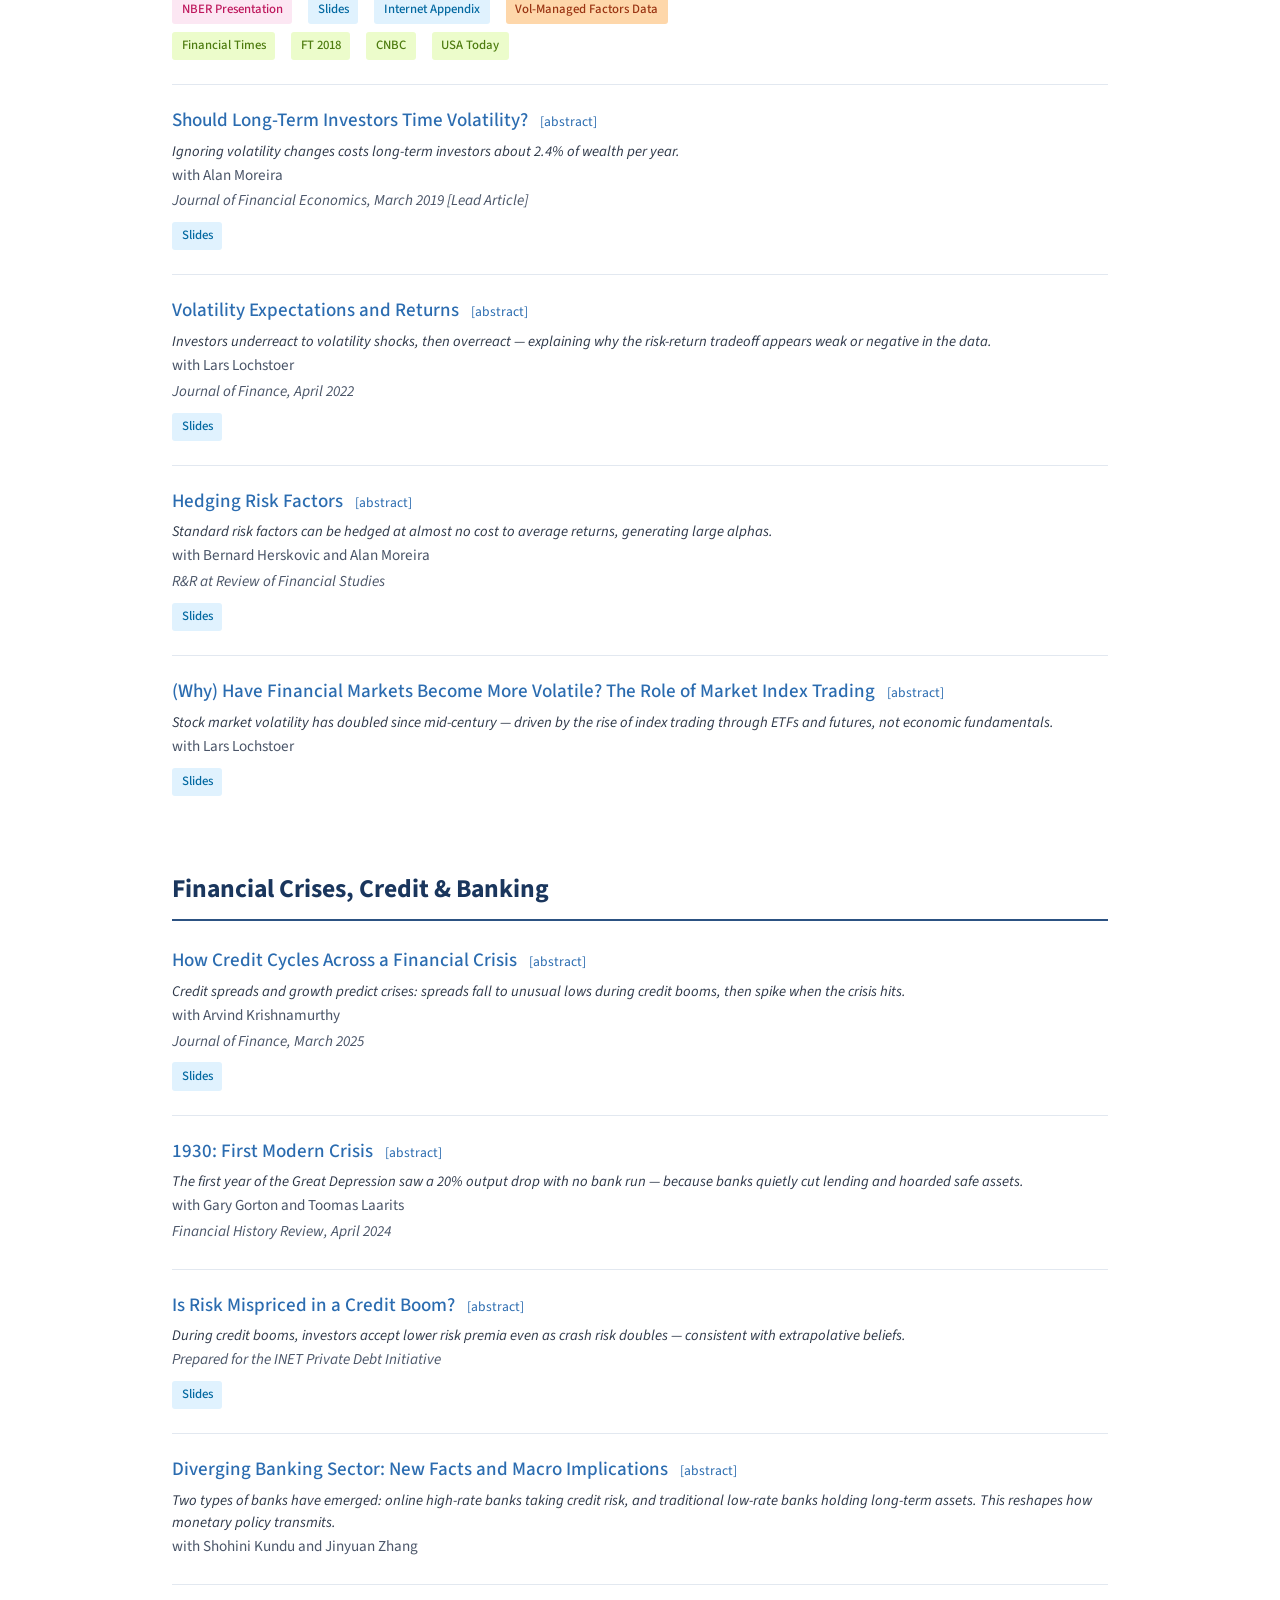
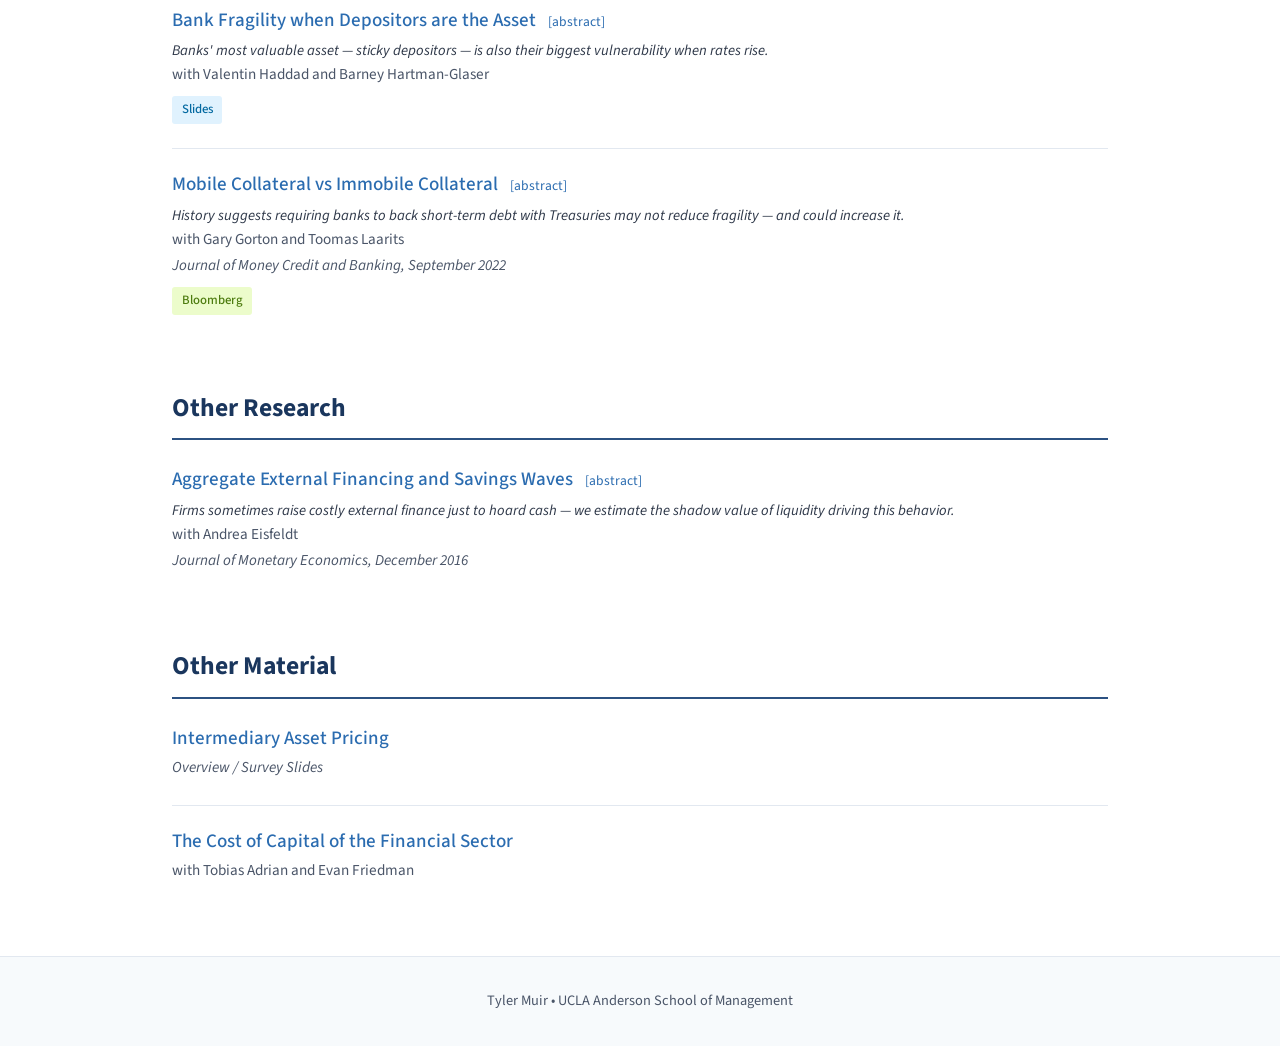
==== commit d2e953b5: "Add NBER LTAM keynote video and transcript links to Macrostructure paper Co-Authored-By: Claude Opus" ====
--- a/index.html
+++ b/index.html
@@ -73,6 +73,8 @@
                     <div class="media-links">
                         <a href="https://marketmacrostructure.com" target="_blank" class="media-badge">Companion Site</a>
                         <a href="slides/Macrostructure_slides.pdf" target="_blank" class="media-badge">Slides</a>
+                        <a href="https://www.youtube.com/watch?v=QJNx_2b-V5o" target="_blank" class="media-badge video">NBER LTAM Keynote</a>
+                        <a href="https://marketmacrostructure.com/transcript.html" target="_blank" class="media-badge">Transcript</a>
                     </div>
                     <div class="abstract">Market macrostructure studies the broad organization of financial markets into key players and institutional features and how this organization affects the level and dynamics of asset prices. We present a simple model to discuss when, why, and how market macrostructure matters for asset prices, then review work on three specific examples: the rise of passive investing in the stock market, the increased role of central banks in bond markets through asset purchase programs, and the role of levered financial intermediaries in financial markets.</div>
                 </li>
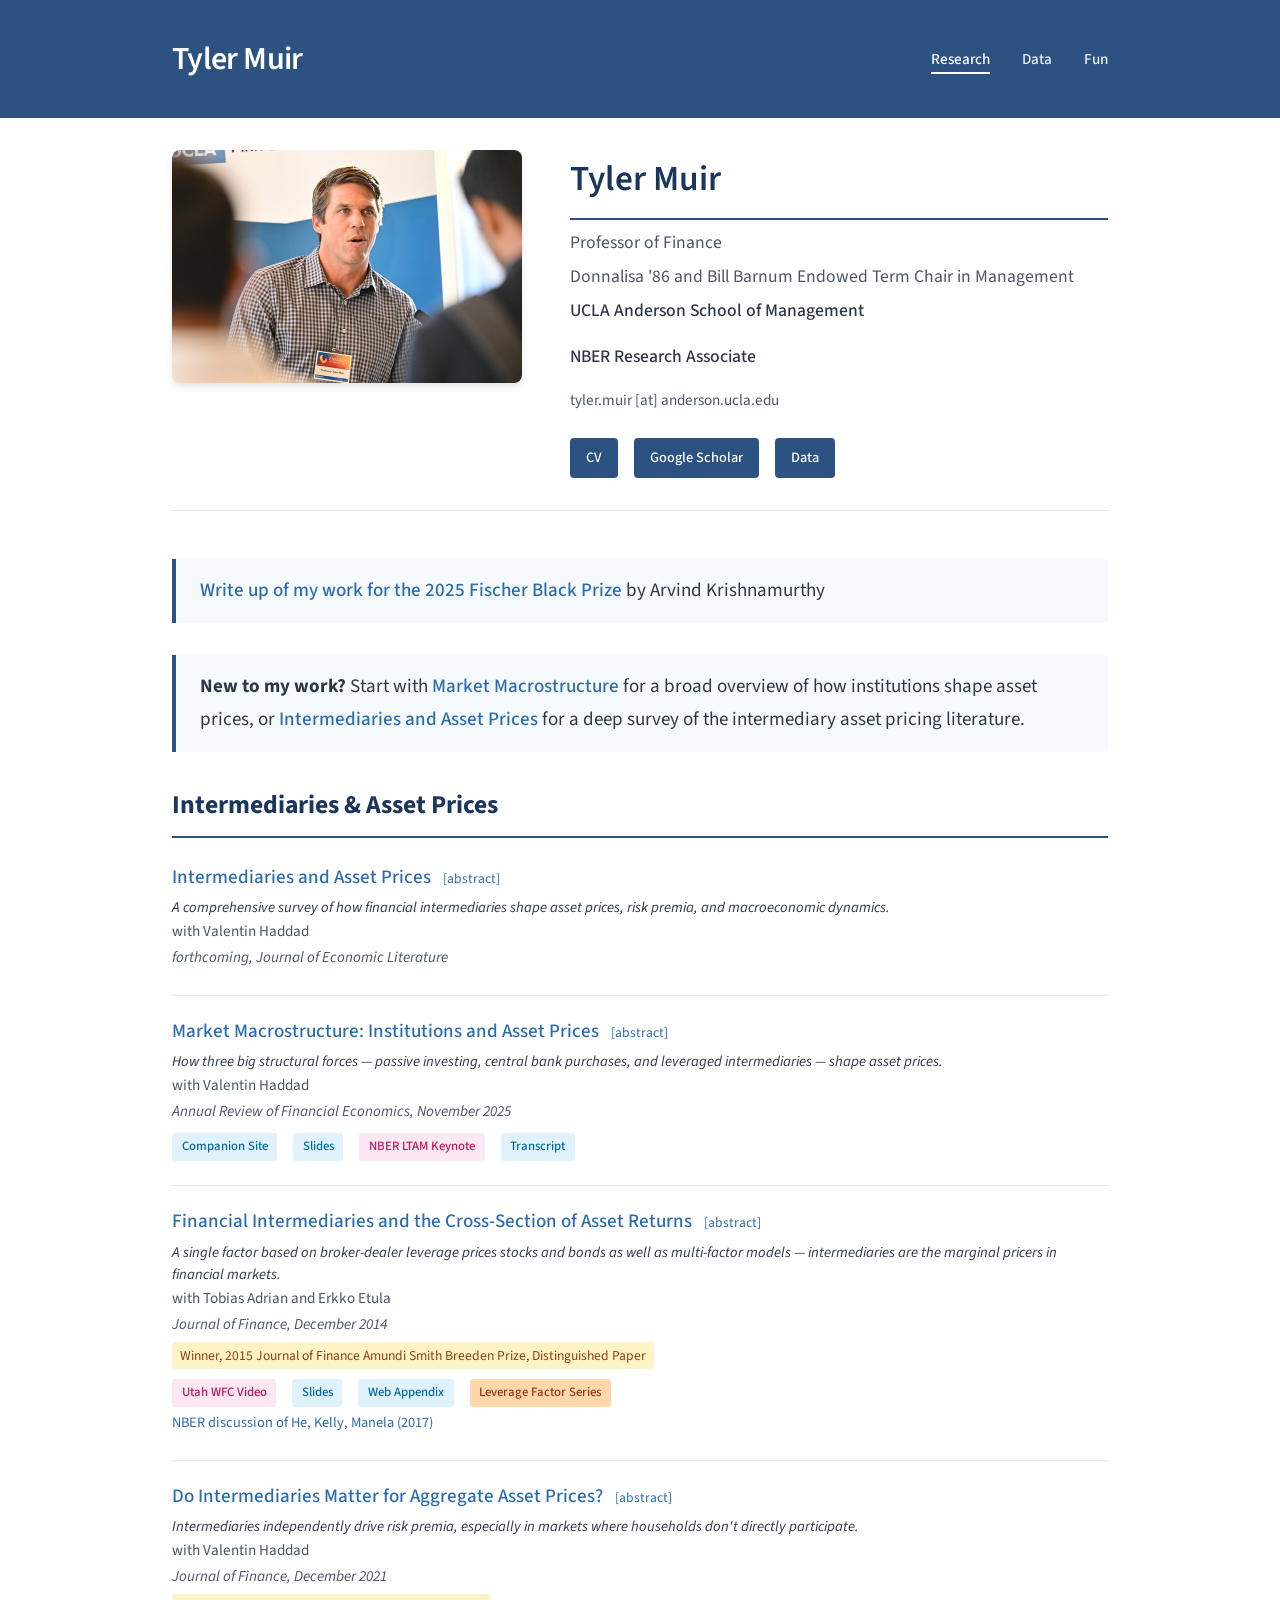
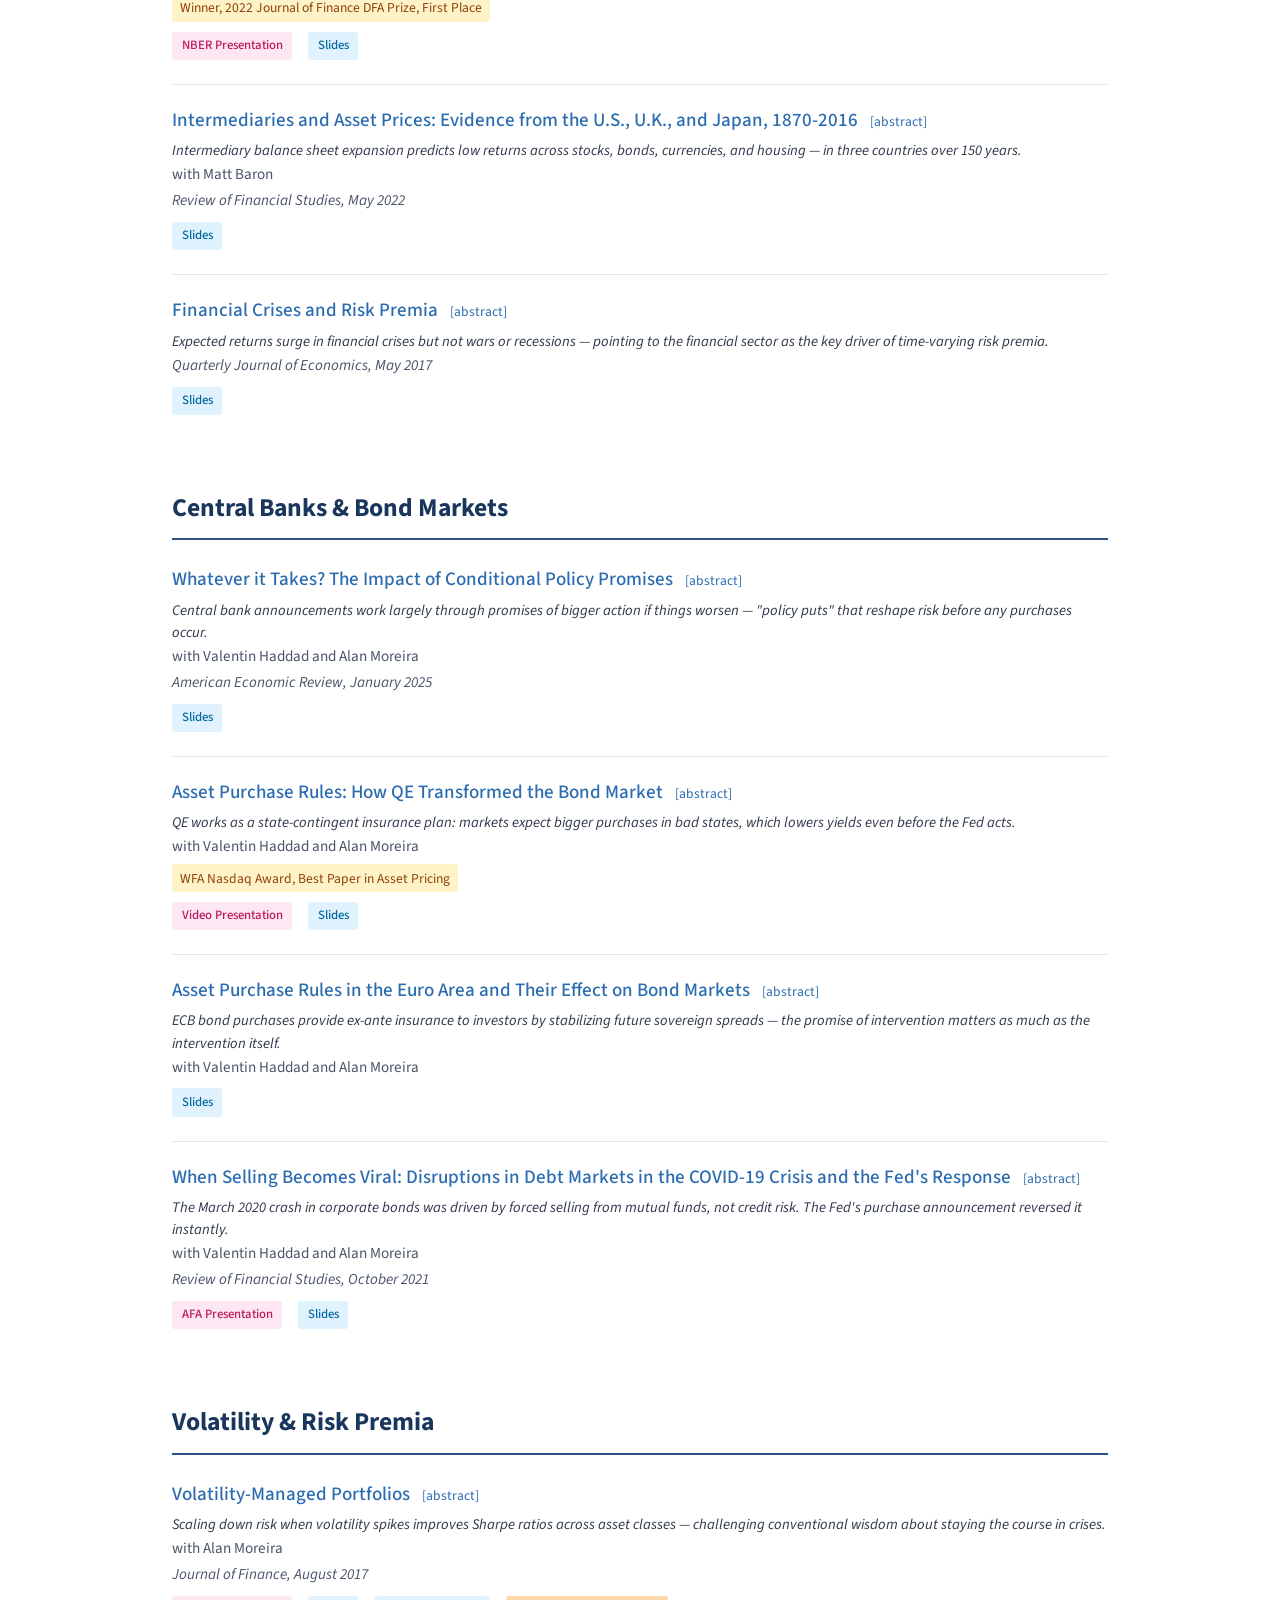
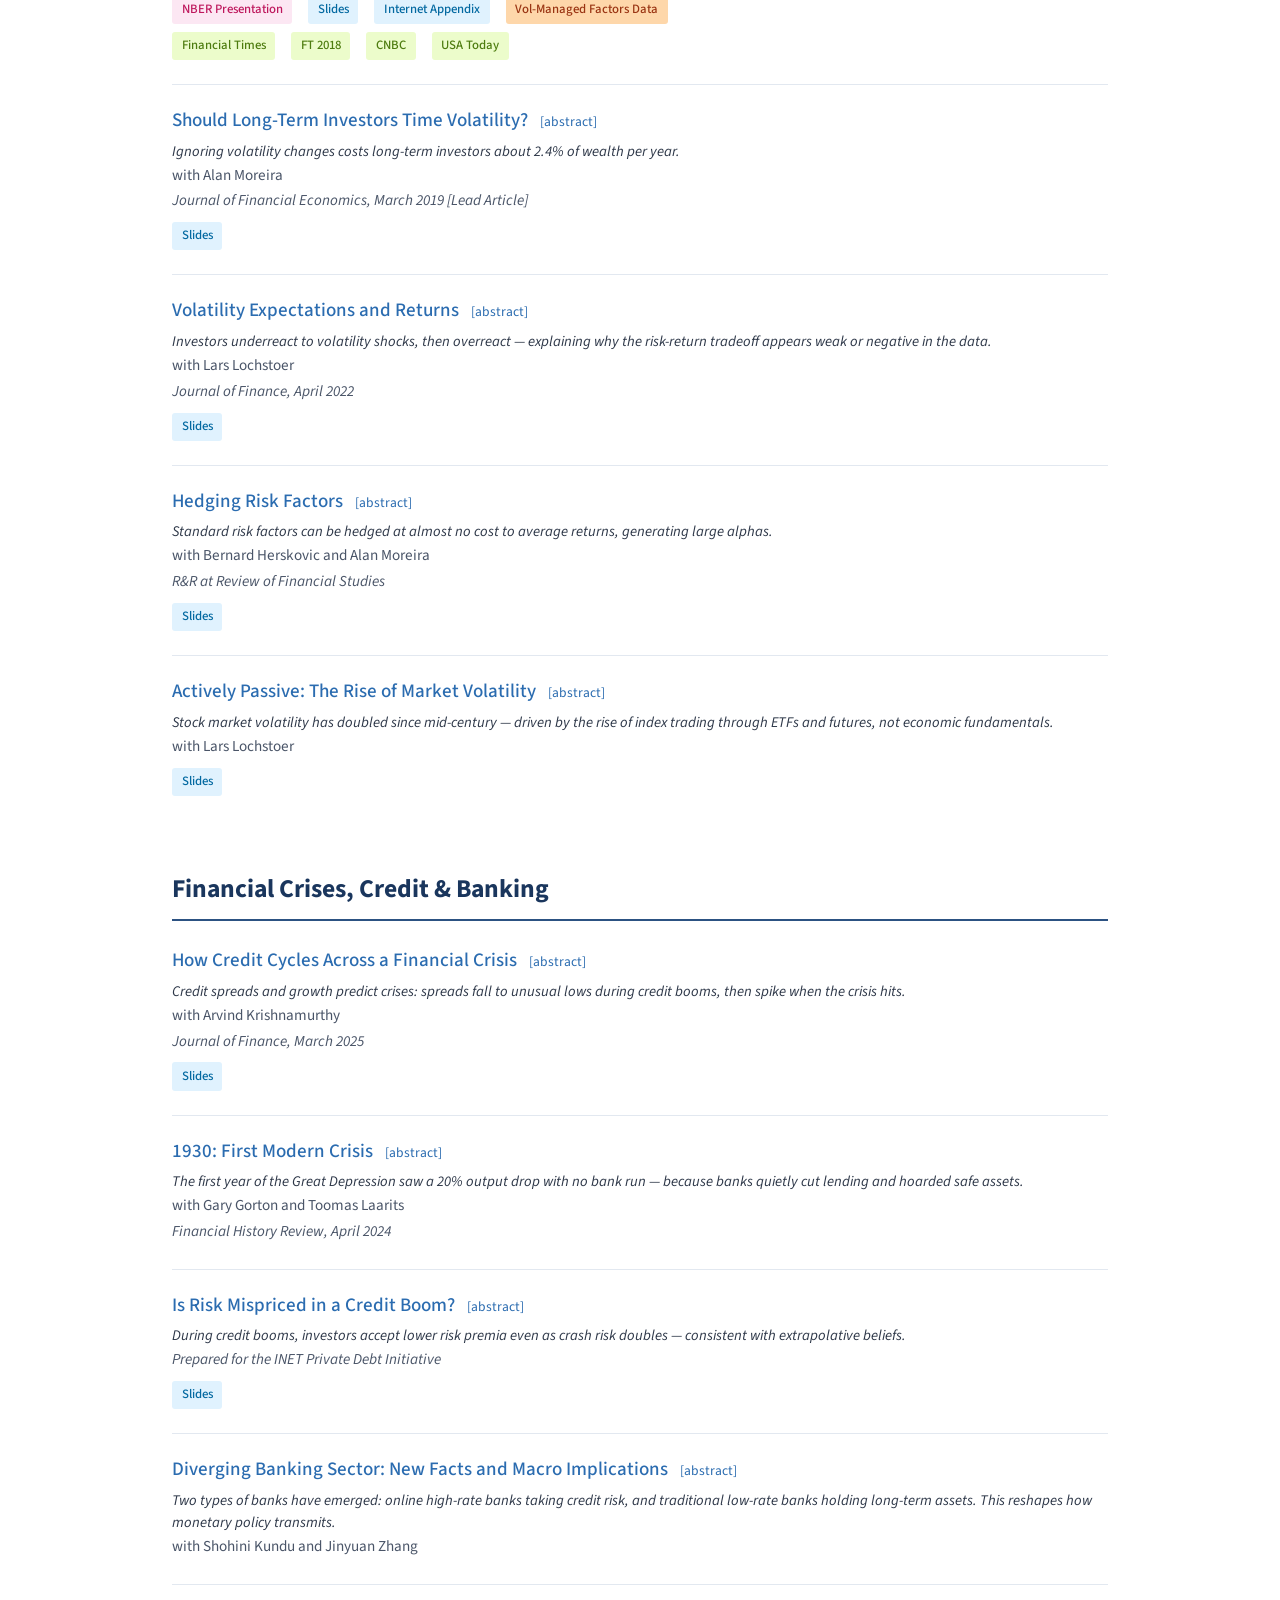
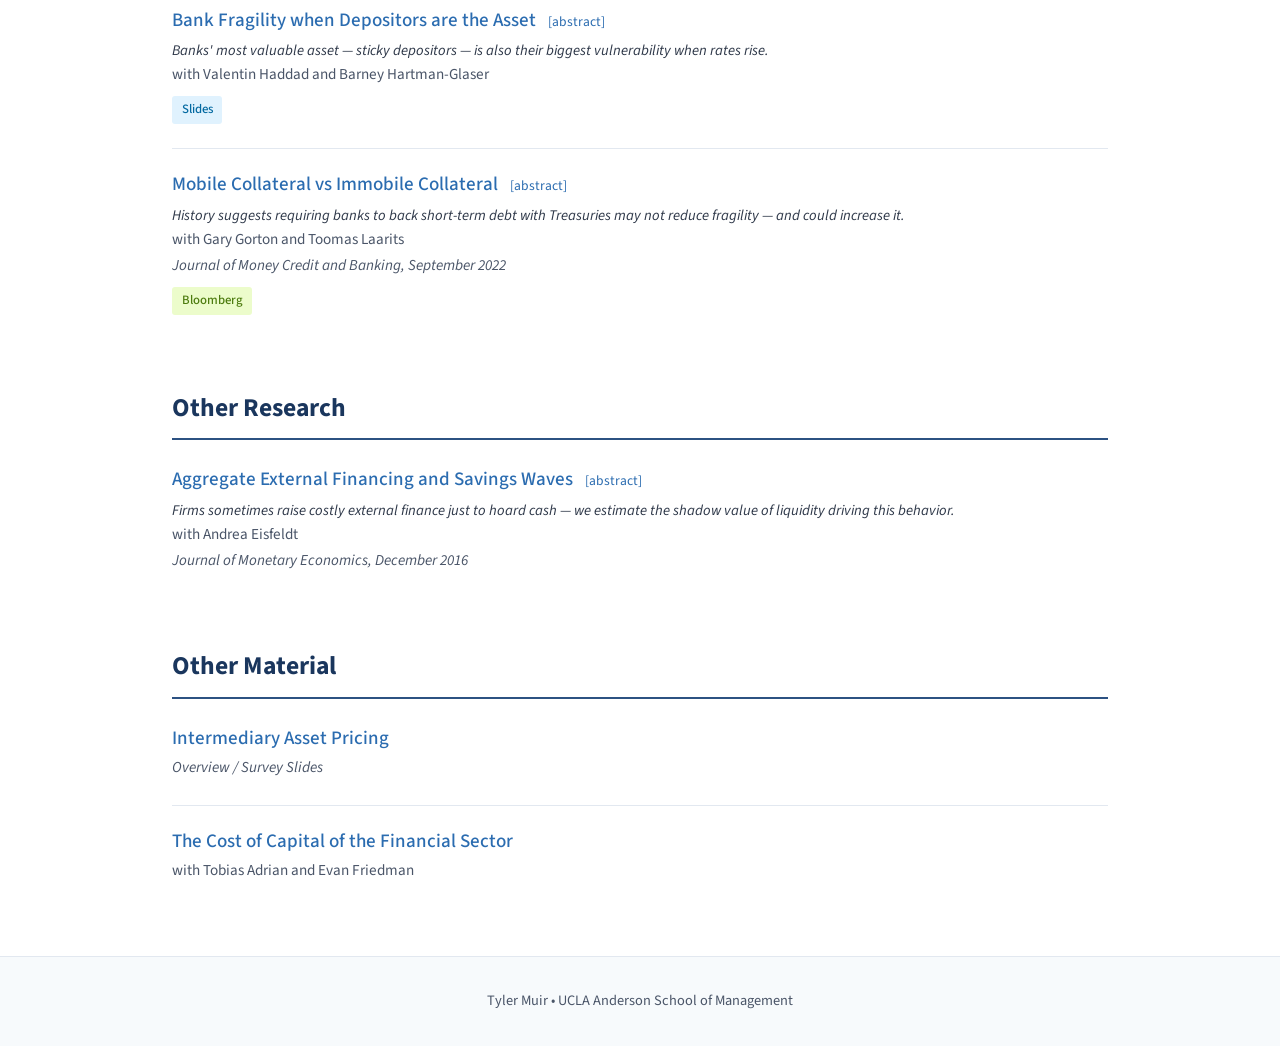
==== commit e3f0ecc3: "Post Actively Passive draft (2026-09-17) and update its title, link and abstract Adds papers/Activel" ====
--- a/index.html
+++ b/index.html
@@ -243,14 +243,14 @@
                     <div class="abstract">Standard risk factors can be hedged with minimal reduction in average returns. Stocks with low factor-exposure have similar performance relative to stocks with high factor-exposure, hence a long-short portfolio hedges factor risk with little reduction in expected returns. This is true for both "macro" factors relating to the business cycle, and "reduced-form" factors such as value and momentum. Hedging macro factors also hedges business cycle risk and many other macro factors argued to be priced in the literature, and hedging "reduced-form" factors generates large alphas.</div>
                 </li>
                 <li class="paper-item">
-                    <span class="paper-title">(Why) Have Financial Markets Become More Volatile? The Role of Market Index Trading</span>
+                    <a href="papers/ActivelyPassive.pdf" class="paper-title" target="_blank">Actively Passive: The Rise of Market Volatility</a>
                     <button class="abstract-toggle" aria-expanded="false">[abstract]</button>
                     <div class="tagline">Stock market volatility has doubled since mid-century — driven by the rise of index trading through ETFs and futures, not economic fundamentals.</div>
                     <div class="coauthors">with Lars Lochstoer</div>
                     <div class="media-links">
                         <a href="slides/MarketVolatility_slides.pdf" target="_blank" class="media-badge">Slides</a>
                     </div>
-                    <div class="abstract">We document a persistent doubling of U.S. stock market volatility since the mid-20th century, which cannot be attributed to macroeconomic fundamentals or idiosyncratic firm shocks. Instead, we show that the increased volume and dominance of index trading -- via futures, ETFs, and extended trading hours -- has structurally raised aggregate stock market volatility. We exploit the introduction of E-mini S&amp;P 500 futures and historical NYSE trading-hour adjustments as natural experiments to provide causal evidence that index-level trading amplifies market variance through trading volume. Our model of index demand shocks rationalizes these findings, predicting higher market-level volatility, reduced return autocorrelation, and an increased share of systematic risk.</div>
+                    <div class="abstract">We show that U.S. stock market volatility has roughly doubled since the 1950s. The increase in volatility is strongest for daily returns and weaker for longer horizons, which points against changes in the volatility of fundamentals and toward a larger transitory component in returns. We trace the increase in volatility to two related shifts in market structure: investors increasingly trade the market index, through futures, index funds, and ETFs, and can trade over more hours of the day. We exploit changes in NYSE trading hours, and in the hours and access of index futures trading, as natural experiments. In each case, expanding the opportunity to trade brings more trading and more volatility, so volatility accrues in trading time as well as calendar time. Together, the estimates from these experiments account for roughly 70% of the rise in volatility. A model in which arbitrageurs absorb investors' demand shocks, increasingly expressed through the index and over more trading hours, accounts for these facts, including the shift in returns from continuation to reversal.</div>
                 </li>
             </ul>
         </section>
--- a/css/style.css
+++ b/css/style.css
@@ -425,8 +425,7 @@
 
 .photo-gallery img {
     width: 100%;
-    height: 280px;
-    object-fit: cover;
+    height: auto;
     border-radius: 8px;
     box-shadow: 0 4px 6px rgba(0, 0, 0, 0.1);
     transition: transform 0.2s;
